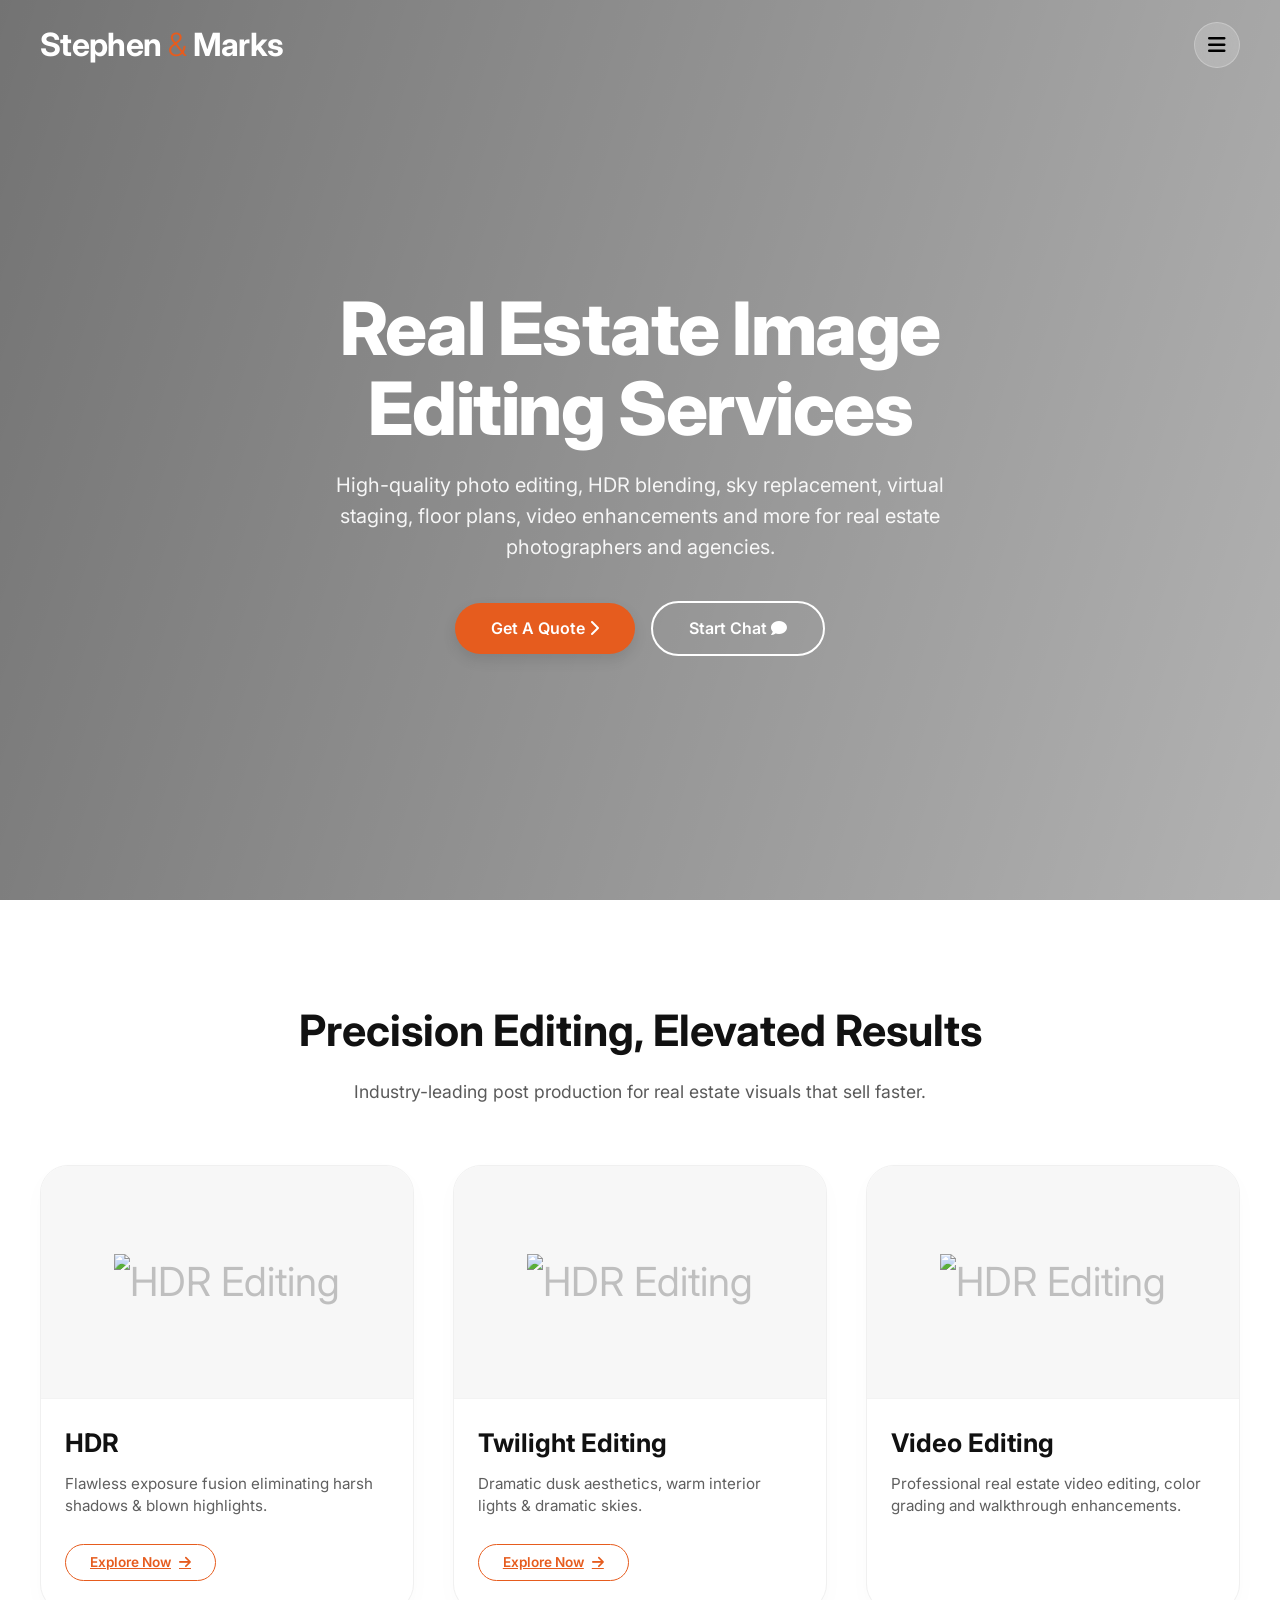
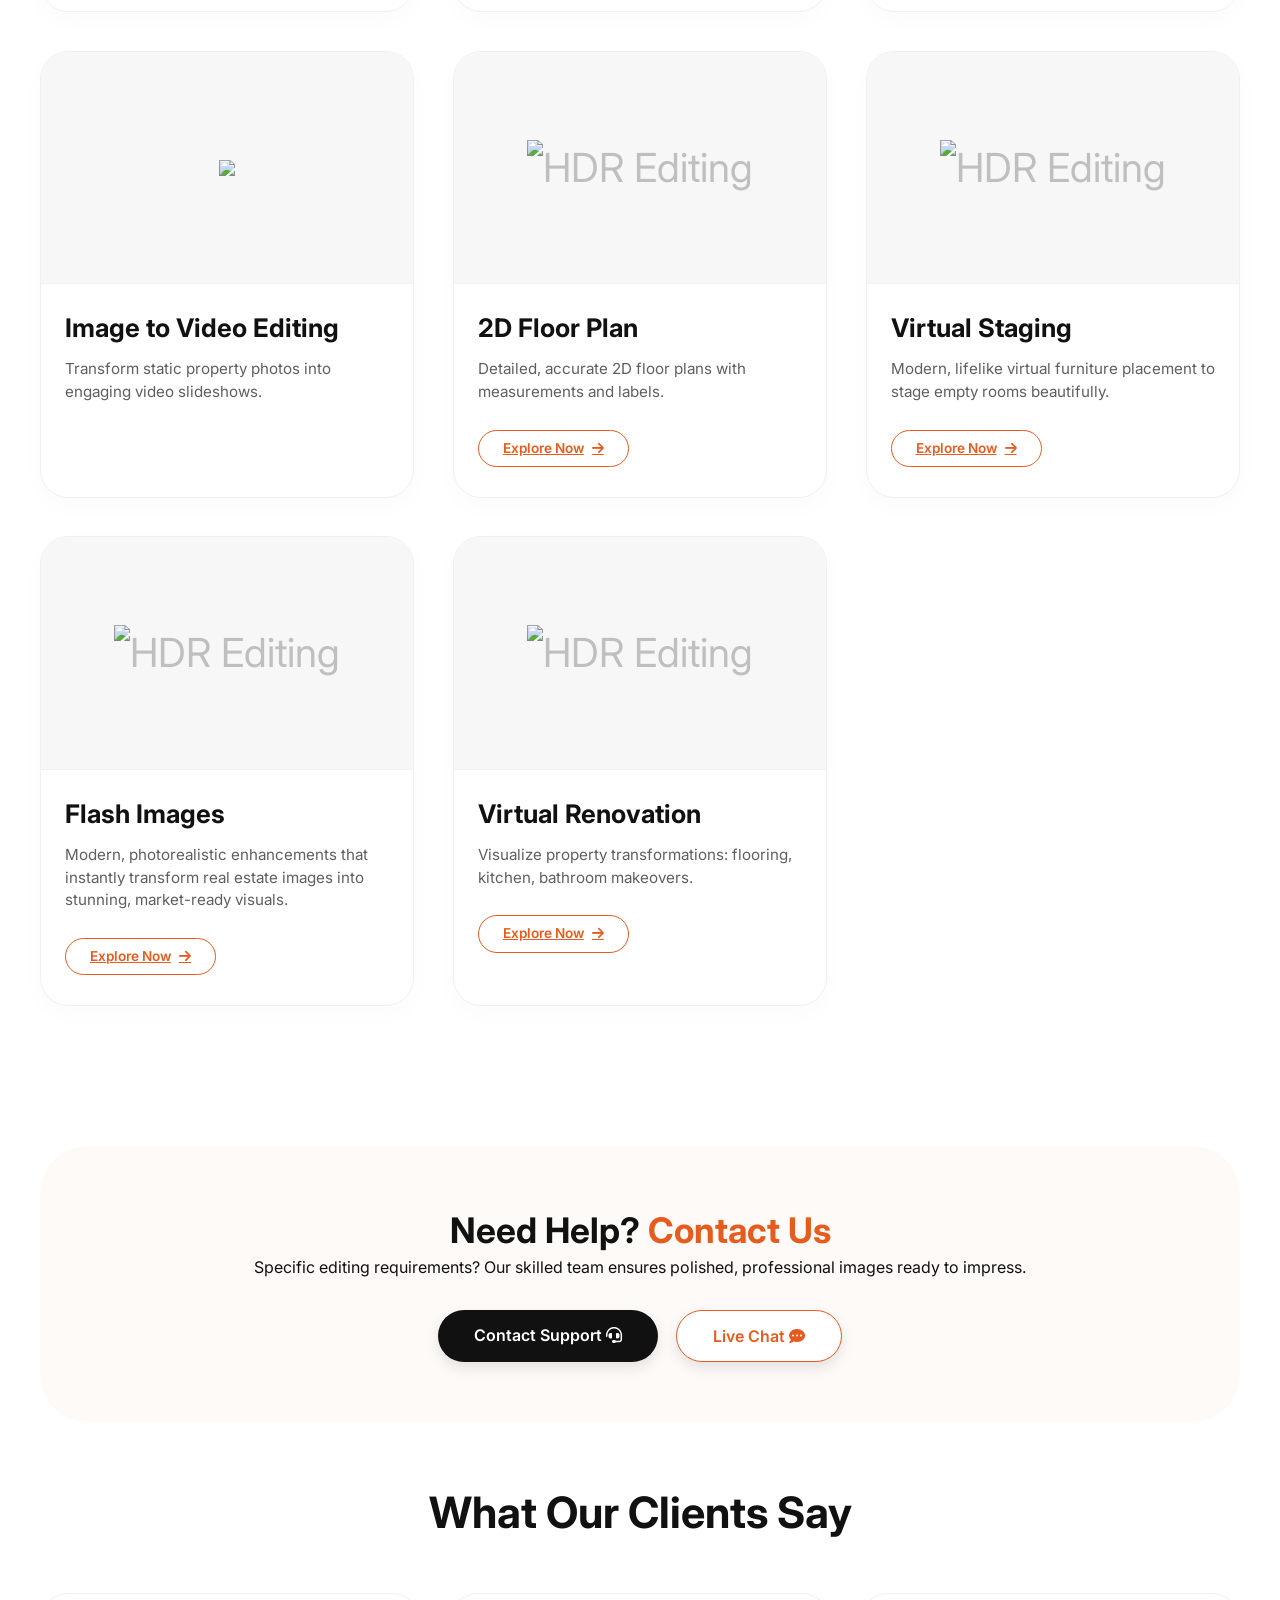
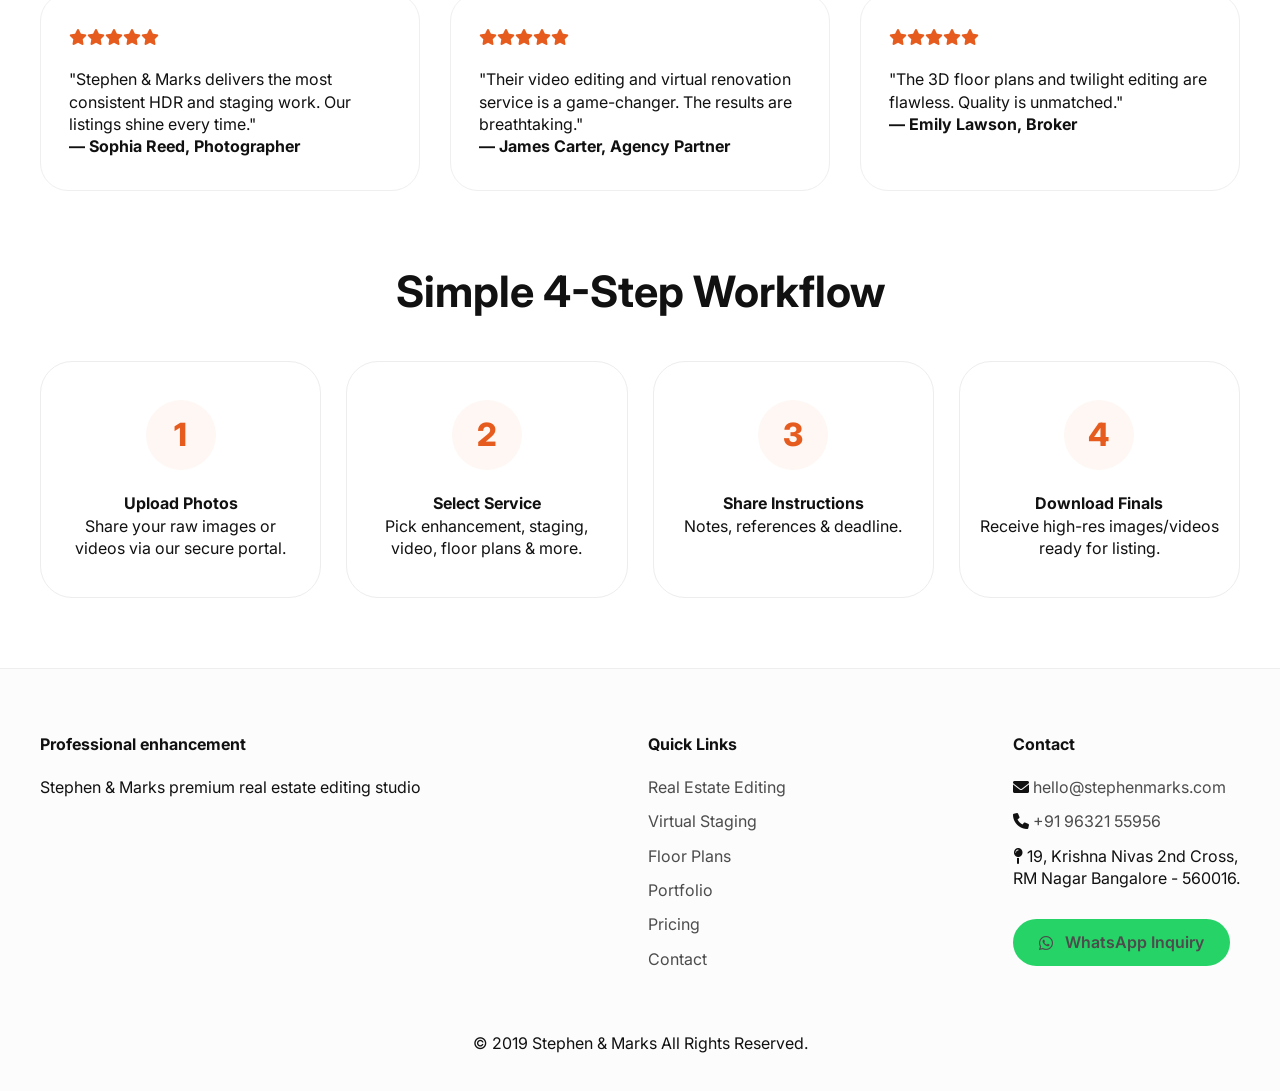
==== index.html @ e3e2bf1e "Add files via upload" ====
<!DOCTYPE html>
<html lang="en">
<head>
  <meta charset="UTF-8">
  <meta name="viewport" content="width=device-width, initial-scale=1.0, viewport-fit=cover">
  <title>Stephen & Marks | Premium Real Estate Photo Editing</title>
  <!-- Google Fonts + Font Awesome 6 -->
  <link rel="preconnect" href="https://fonts.googleapis.com">
  <link rel="preconnect" href="https://fonts.gstatic.com" crossorigin>
  <link href="https://fonts.googleapis.com/css2?family=Inter:opsz,wght@14..32,300;14..32,400;14..32,500;14..32,600;14..32,700;14..32,800&display=swap" rel="stylesheet">
  <link rel="stylesheet" href="https://cdnjs.cloudflare.com/ajax/libs/font-awesome/6.0.0-beta3/css/all.min.css">
  <link rel="stylesheet" href="style.css">
</head>
<body>

<header class="navbar" id="navbar">
  <div class="container nav-flex">

    <div class="logo" onclick="showServiceModal('home')">
      <h1>Stephen <span>&</span> Marks</h1>
    </div>

    <div class="menu-toggle" onclick="toggleMenu()">
      <i class="fas fa-bars"></i>
    </div>

    <ul class="nav-links" id="navLinks">
      <li><a onclick="showServiceModal('real-estate-editing')">Real Estate Editing</a></li>
      <li><a onclick="showServiceModal('virtual-staging')">Virtual Staging</a></li>
      <li><a onclick="showServiceModal('floor-plans')">Floor Plans</a></li>
      <li><a onclick="showServiceModal('portfolio')">Portfolio</a></li>
      <li><a onclick="showServiceModal('pricing')">Pricing</a></li>
      <li><a onclick="showServiceModal('contact')">Contact</a></li>
      <li><a onclick="showServiceModal('quote')" class="btn-cta-small">Get Quote</a></li>
    </ul>

  </div>
</header>

<main>
  <div id="home-page">
    <section class="hero-fullscreen">
      <div class="hero-content-left">
        <h1>Real Estate Image Editing Services</h1>
        <p>High-quality photo editing, HDR blending, sky replacement, virtual staging, floor plans, video enhancements and more for real estate photographers and agencies.</p>
        <div class="btn-group">
          <a onclick="showServiceModal('quote')" class="btn-orange">Get A Quote <i class="fas fa-chevron-right"></i></a>
          <a onclick="openWhatsApp()" class="btn-orange btn-outline-light">Start Chat <i class="fas fa-comment"></i></a>
        </div>
      </div>
    </section>

    <div class="container section">
      <h2 class="section-title">Precision Editing, Elevated Results</h2>
      <p class="section-sub">Industry-leading post production for real estate visuals that sell faster.</p>
      <div class="service-grid">

  <div class="service-card">
   <div class="card-img">
  <img src="https://i.ibb.co/SDmwWtvy/PRINT-DSC1173-6.jpg" alt="HDR Editing">
</div>
    <div class="card-content">
      <h3>HDR</h3>
      <p>Flawless exposure fusion eliminating harsh shadows & blown highlights.</p>
      <a href="https://hdrstephen.netlify.app/" target="_blank" class="explore-btn">Explore Now <i class="fas fa-arrow-right"></i></a>
    </div>
  </div>

  <div class="service-card">
    <div class="card-img">
  <img src="https://i.ibb.co/TM2sVRJD/Digital1photography-189.jpg" alt="HDR Editing">
</div>
    <div class="card-content">
      <h3>Twilight Editing</h3>
      <p>Dramatic dusk aesthetics, warm interior lights & dramatic skies.</p>
      <a href="https://twilightstephen.netlify.app/" target="_blank" class="explore-btn">Explore Now <i class="fas fa-arrow-right"></i></a>
    </div>
  </div>

  <div class="service-card">
    <div class="card-img">
  <img src="https://i.ibb.co/xS4LCV7R/skye-studios-Pzke-Y0i98io-unsplash.jpg" alt="HDR Editing">
</div>
    <div class="card-content">
      <h3>Video Editing</h3>
      <p>Professional real estate video editing, color grading and walkthrough enhancements.</p>
      
    </div>
  </div>

  <div class="service-card">
    <div class="card-img">
  <img src="https://i.ibb.co/FLwKcKnn/mark-cruz-VW2o-U66mwbc-unsplash.jpg">
</div>
    <div class="card-content">
      <h3>Image to Video Editing</h3>
      <p>Transform static property photos into engaging video slideshows.</p>
      
    </div>
  </div>

  <div class="service-card">
    <div class="card-img">
  <img src="https://i.ibb.co/YTj38b98/Sample-3-2.jpg" alt="HDR Editing">
</div>
    <div class="card-content">
      <h3>2D Floor Plan</h3>
      <p>Detailed, accurate 2D floor plans with measurements and labels.</p>
      <a href="https://2dfloorplan.netlify.app/" target="_blank" class="explore-btn">Explore Now <i class="fas fa-arrow-right"></i></a>
    </div>
  </div>

  

  <div class="service-card">
    <div class="card-img">
  <img src="https://i.ibb.co/tpsrwJYL/Digital-1-Photography-7057.jpg" alt="HDR Editing">
</div>
    <div class="card-content">
      <h3>Virtual Staging</h3>
      <p>Modern, lifelike virtual furniture placement to stage empty rooms beautifully.</p>
      <a href="https://virtualstagingstephen.netlify.app/" target="_blank" class="explore-btn">Explore Now <i class="fas fa-arrow-right"></i></a>
    </div>
  </div>

  <div class="service-card">
    <div class="card-img">
  <img src="https://i.ibb.co/R5Wkmd6/Digital-1-Photography-4072.jpg" alt="HDR Editing">
</div>
    <div class="card-content">
      <h3>Flash Images</h3>
      <p>Modern, photorealistic enhancements that instantly transform real estate images into stunning, market-ready visuals.</p>
      <a href="https://flashstephen.netlify.app/" target="_blank" class="explore-btn">Explore Now <i class="fas fa-arrow-right"></i></a>
    </div>
  </div>

  <div class="service-card">
    <div class="card-img">
  <img src="https://i.ibb.co/84Rs56Dt/Digital-1-Photography-6206-R.jpg" alt="HDR Editing">
</div>
    <div class="card-content">
      <h3>Virtual Renovation</h3>
      <p>Visualize property transformations: flooring, kitchen, bathroom makeovers.</p>
      <a href="https://virtualrenovation.netlify.app/" target="_blank" class="explore-btn">Explore Now <i class="fas fa-arrow-right"></i></a>
    </div>
  </div>

</div>
    </div>

    <div class="container">
      <div class="help-wrapper">
        <h3>Need Help? <span style="color:#e65c1e;">Contact Us</span></h3>
        <p>Specific editing requirements? Our skilled team ensures polished, professional images ready to impress.</p>
        <div class="help-buttons">
          <a onclick="showServiceModal('contact')" class="btn-orange" style="background:#111;">Contact Support <i class="fas fa-headset"></i></a>
          <a onclick="openWhatsApp()" class="btn-orange" style="background:white; color:#e65c1e; border:1px solid #e65c1e;">Live Chat <i class="fas fa-comment-dots"></i></a>
        </div>
      </div>
    </div>

    <div class="container" style="margin: 30px auto;">
      <h2 class="section-title" style="margin-bottom: 50px;">What Our Clients Say</h2>
      <div class="testimonial-flex">
        <div class="testi-card"><div class="stars"><i class="fas fa-star"></i><i class="fas fa-star"></i><i class="fas fa-star"></i><i class="fas fa-star"></i><i class="fas fa-star"></i></div><p>"Stephen & Marks delivers the most consistent HDR and staging work. Our listings shine every time."</p><h4>— Sophia Reed, Photographer</h4></div>
        <div class="testi-card"><div class="stars"><i class="fas fa-star"></i><i class="fas fa-star"></i><i class="fas fa-star"></i><i class="fas fa-star"></i><i class="fas fa-star"></i></div><p>"Their video editing and virtual renovation service is a game-changer. The results are breathtaking."</p><h4>— James Carter, Agency Partner</h4></div>
        <div class="testi-card"><div class="stars"><i class="fas fa-star"></i><i class="fas fa-star"></i><i class="fas fa-star"></i><i class="fas fa-star"></i><i class="fas fa-star"></i></div><p>"The 3D floor plans and twilight editing are flawless. Quality is unmatched."</p><h4>— Emily Lawson, Broker</h4></div>
      </div>
    </div>

    <div class="container" style="margin: 70px auto 20px;">
      <h2 class="section-title">Simple 4-Step Workflow</h2>
      <div class="steps-row">
        <div class="step-card"><div class="step-num">1</div><h4>Upload Photos</h4><p>Share your raw images or videos via our secure portal.</p></div>
        <div class="step-card"><div class="step-num">2</div><h4>Select Service</h4><p>Pick enhancement, staging, video, floor plans & more.</p></div>
        <div class="step-card"><div class="step-num">3</div><h4>Share Instructions</h4><p>Notes, references & deadline.</p></div>
        <div class="step-card"><div class="step-num">4</div><h4>Download Finals</h4><p>Receive high-res images/videos ready for listing.</p></div>
      </div>
    </div>
  </div>
</main>

<footer>
  <div class="container">
    <div class="footer-inner">
      <div class="footer-col"><h4>Professional enhancement</h4><p>Stephen & Marks premium real estate editing studio</p></div>
      <div class="footer-col"><h4>Quick Links</h4><ul><li><a onclick="showServiceModal('real-estate-editing')">Real Estate Editing</a></li><li><a onclick="showServiceModal('virtual-staging')">Virtual Staging</a></li><li><a onclick="showServiceModal('floor-plans')">Floor Plans</a></li><li><a onclick="showServiceModal('portfolio')">Portfolio</a></li><li><a onclick="showServiceModal('pricing')">Pricing</a></li><li><a onclick="showServiceModal('contact')">Contact</a></li></ul></div>
      <div class="footer-col"><h4>Contact</h4><ul><li><i class="fas fa-envelope"></i> <a onclick="openEmail()">hello@stephenmarks.com</a></li><li><i class="fas fa-phone"></i> <a onclick="makeCall()">+91 96321 55956</a></li><li><i class="fas fa-map-pin"></i> 19, Krishna Nivas 2nd Cross, <br>RM Nagar Bangalore - 560016. </li></ul><a onclick="openWhatsApp()" class="whatsapp-badge"><i class="fab fa-whatsapp"></i> WhatsApp Inquiry</a></div>
    </div>
    <div class="copyright" style="text-align:center; margin-top: 50px;">   © 2019 Stephen & Marks All Rights Reserved.</div>
  </div>
</footer>

<!-- MODAL -->
<div id="actionModal" class="modal-overlay">
  <div class="modal-content">
    <span class="modal-close" onclick="closeModal()">&times;</span>
    <div id="modalBody">
      <h3 id="modalTitle">Welcome</h3>
      <p id="modalMessage">Thank you for visiting Stephen & Marks. How can we help you today?</p>
      <button class="modal-btn" onclick="closeModal()">Got it</button>
    </div>
  </div>
</div>
<script src="script.js"></script>
</body>
</html>
---- style.css ----
* {
      margin: 0;
      padding: 0;
      box-sizing: border-box;
    }

    body {
      font-family: 'Inter', sans-serif;
      background: #ffffff;
      color: #111111;
      line-height: 1.4;
    }

    .container {
      max-width: 1280px;
      margin: 0 auto;
      padding: 0 32px;
    }

    /* premium header */
    .navbar {
      position: absolute;
      top: 0;
      left: 0;
      width: 100%;
      z-index: 200;
      padding: 24px 0;
      transition: all 0.3s ease;
      background: transparent;
    }
    .navbar.scrolled {
      position: fixed;
      background: rgba(255, 255, 255, 0.98);
      backdrop-filter: blur(10px);
      box-shadow: 0 4px 20px rgba(0,0,0,0.03);
      padding: 16px 0;
    }
    .navbar.scrolled .nav-links li a,
    .navbar.scrolled .logo h1 {
      color: #111;
    }
    .navbar.scrolled .btn-cta-small {
      background: #e65c1e;
      color: white !important;
    }
    .nav-flex {
      display: flex;
      align-items: center;
      justify-content: space-between;
      flex-wrap: wrap;
      gap: 20px;
    }
    .logo h1 {
      font-size: 1.9rem;
      font-weight: 700;
      letter-spacing: -0.02em;
      color: white;
      transition: color 0.2s;
      cursor: pointer;
    }
    .navbar.scrolled .logo h1 {
      color: #000;
    }
    .logo span {
      font-weight: 300;
      color: #e65c1e;
    }
    .nav-links {
      display: flex;
      align-items: center;
      gap: 32px;
      flex-wrap: wrap;
      list-style: none;
    }
    .nav-links li a {
      text-decoration: none;
      font-weight: 500;
      font-size: 0.95rem;
      color: white;
      transition: color 0.2s;
      cursor: pointer;
    }
    .navbar.scrolled .nav-links li a {
      color: #1a1a1a;
    }
    .nav-links li a:hover {
      color: #e65c1e;
    }
    .btn-cta-small {
      background: #e65c1e;
      color: white !important;
      padding: 8px 24px;
      border-radius: 40px;
      font-weight: 600;
      font-size: 0.85rem;
      transition: all 0.2s;
      cursor: pointer;
      border: none;
      display: inline-block;
    }
    .btn-cta-small:hover {
      background: #c94d14;
      transform: translateY(-2px);
    }

    /* FULLSCREEN HERO */
    .hero-fullscreen {
      position: relative;
      height: 100vh;
      min-height: 720px;
      width: 100%;
      background: linear-gradient(107deg, rgba(0,0,0,0.55) 0%, rgba(0,0,0,0.3) 100%), url('https://images.pexels.com/photos/280229/pexels-photo-280229.jpeg?auto=compress&cs=tinysrgb&w=1600') center center/cover no-repeat;
      display: flex;
      align-items: center;
      justify-content: center;
      text-align: left;
    }
    .hero-content-left {
      position: relative;
      z-index: 2;
      max-width: 700px;
      padding: 0 20px;
      margin-left: 8%;
    }
    .hero-content-left h1 {
      font-size: 4.2rem;
      font-weight: 800;
      color: white;
      margin-bottom: 24px;
      letter-spacing: -0.02em;
      line-height: 1.2;
    }
    .hero-content-left p {
      font-size: 1.25rem;
      color: rgba(255,255,255,0.92);
      margin-bottom: 38px;
      line-height: 1.5;
      max-width: 550px;
    }
    .btn-orange {
      background: #e65c1e;
      color: white;
      border: none;
      padding: 14px 36px;
      border-radius: 50px;
      font-weight: 600;
      font-size: 1rem;
      cursor: pointer;
      transition: all 0.25s ease;
      display: inline-block;
      text-decoration: none;
      box-shadow: 0 6px 14px rgba(0,0,0,0.1);
    }
    .btn-orange:hover {
      background: #c94d14;
      transform: translateY(-3px);
      box-shadow: 0 14px 28px rgba(230,92,30,0.3);
    }
    .btn-outline-light {
      background: transparent;
      border: 2px solid white;
      color: white;
      margin-left: 16px;
      box-shadow: none;
    }
    .btn-outline-light:hover {
      background: white;
      color: #e65c1e;
      border-color: white;
    }

    .section {
      padding: 100px 0 80px;
    }
    .section-title {
      font-size: 2.7rem;
      font-weight: 700;
      margin-bottom: 20px;
      text-align: center;
    }
    .section-sub {
      text-align: center;
      color: #5a5a5a;
      font-size: 1.1rem;
      max-width: 680px;
      margin: 0 auto 60px;
    }

    .service-grid {
      display: grid;
      grid-template-columns: repeat(auto-fill, minmax(340px, 1fr));
      gap: 40px;
      margin-top: 20px;
    }
    .service-card {
      background: #ffffff;
      border-radius: 28px;
      overflow: hidden;
      transition: all 0.35s ease;
      box-shadow: 0 8px 24px rgba(0,0,0,0.02);
      border: 1px solid #f0f0f0;
    }
    .service-card:hover {
      transform: translateY(-8px);
      box-shadow: 0 30px 45px -20px rgba(0,0,0,0.15);
    }
    .card-img {
      aspect-ratio: 16/10;
      background: #f7f7f7;
      display: flex;
      align-items: center;
      justify-content: center;
      font-size: 2.5rem;
      color: #bfbfbf;
      border-bottom: 1px solid #f3f3f3;
    }
    .card-img i {
      font-size: 3rem;
      transition: 0.2s;
    }
    .service-card:hover .card-img i {
      color: #e65c1e;
      transform: scale(1.05);
    }
    .card-content {
      padding: 26px 24px 30px;
    }
    .card-content h3 {
      font-size: 1.6rem;
      font-weight: 700;
      margin-bottom: 12px;
    }
    .card-content p {
      color: #5f5f5f;
      line-height: 1.5;
      margin-bottom: 26px;
      font-size: 0.95rem;
    }
    .explore-btn {
      background: transparent;
      border: 1.5px solid #e65c1e;
      color: #e65c1e;
      padding: 8px 24px;
      border-radius: 40px;
      font-weight: 600;
      font-size: 0.85rem;
      transition: all 0.2s;
      display: inline-flex;
      align-items: center;
      gap: 8px;
      cursor: pointer;
    }
    .explore-btn:hover {
      background: #e65c1e;
      color: white;
      gap: 12px;
    }

    .help-wrapper {
      background: #fefaf7;
      border-radius: 48px;
      margin: 40px 0 60px;
      padding: 60px 48px;
      text-align: center;
    }
    .help-wrapper h3 {
      font-size: 2.2rem;
      font-weight: 700;
    }
    .help-buttons {
      margin-top: 32px;
      display: flex;
      gap: 18px;
      justify-content: center;
      flex-wrap: wrap;
    }

    .testimonial-flex {
      display: flex;
      flex-wrap: wrap;
      gap: 30px;
      justify-content: center;
    }
    .testi-card {
      background: #fff;
      border-radius: 28px;
      padding: 32px 28px;
      flex: 1;
      min-width: 260px;
      border: 1px solid #efefef;
    }
    .stars {
      color: #e65c1e;
      margin-bottom: 20px;
    }
    .steps-row {
      display: flex;
      flex-wrap: wrap;
      gap: 25px;
      margin-top: 40px;
    }
    .step-card {
      flex: 1;
      background: #ffffff;
      padding: 38px 20px;
      border-radius: 32px;
      text-align: center;
      border: 1px solid #ededed;
    }
    .step-num {
      background: #e65c1e0c;
      width: 70px;
      height: 70px;
      font-size: 2rem;
      font-weight: 800;
      color: #e65c1e;
      display: flex;
      align-items: center;
      justify-content: center;
      border-radius: 70px;
      margin: 0 auto 22px;
    }

    footer {
      background: #fcfcfc;
      border-top: 1px solid #eee;
      padding: 64px 0 36px;
      margin-top: 70px;
    }
    .footer-inner {
      display: flex;
      flex-wrap: wrap;
      justify-content: space-between;
      gap: 45px;
    }
    .footer-col h4 {
      font-weight: 700;
      margin-bottom: 20px;
    }
    .footer-col ul li {
      margin-bottom: 12px;
      list-style: none;
    }
    .footer-col a {
      text-decoration: none;
      color: #4c4c4c;
      transition: color 0.2s;
      cursor: pointer;
    }
    .footer-col a:hover {
      color: #e65c1e;
    }
    .whatsapp-badge {
      display: inline-flex;
      align-items: center;
      gap: 12px;
      background: #25d366;
      padding: 12px 26px;
      border-radius: 50px;
      color: white;
      font-weight: 600;
      margin-top: 18px;
      cursor: pointer;
      transition: all 0.2s;
      border: none;
      text-decoration: none;
    }
    .whatsapp-badge:hover {
      background: #1da15b;
      transform: translateY(-2px);
    }

    /* MODAL STYLES */
    .modal-overlay {
      position: fixed;
      top: 0;
      left: 0;
      width: 100%;
      height: 100%;
      background: rgba(0,0,0,0.8);
      backdrop-filter: blur(5px);
      z-index: 1000;
      display: flex;
      align-items: center;
      justify-content: center;
      visibility: hidden;
      opacity: 0;
      transition: all 0.3s ease;
    }
    .modal-overlay.active {
      visibility: visible;
      opacity: 1;
    }
    .modal-content {
      background: white;
      max-width: 500px;
      width: 90%;
      border-radius: 32px;
      padding: 40px;
      position: relative;
      transform: scale(0.9);
      transition: transform 0.3s ease;
      text-align: center;
    }
    .modal-overlay.active .modal-content {
      transform: scale(1);
    }
    .modal-content h3 {
      font-size: 1.8rem;
      margin-bottom: 16px;
      color: #e65c1e;
    }
    .modal-content p {
      color: #555;
      line-height: 1.6;
      margin-bottom: 24px;
    }
    .modal-close {
      position: absolute;
      top: 20px;
      right: 20px;
      font-size: 1.5rem;
      cursor: pointer;
      color: #999;
      transition: color 0.2s;
    }
    .modal-close:hover {
      color: #e65c1e;
    }
    .modal-btn {
      background: #e65c1e;
      color: white;
      border: none;
      padding: 12px 28px;
      border-radius: 40px;
      font-weight: 600;
      cursor: pointer;
      margin-top: 10px;
    }
    .modal-btn:hover {
      background: #c94d14;
    }

    @media (max-width: 900px) {
      .hero-content-left { margin-left: 5%; }
      .hero-content-left h1 { font-size: 2.8rem; }
      .section-title { font-size: 2rem; }
      .container { padding: 0 24px; }
      .nav-flex { flex-direction: column; align-items: center; }
      .nav-links { justify-content: center; gap: 20px; margin-top: 8px; }
      .service-grid { grid-template-columns: 1fr 1fr; }
    }
    @media (max-width: 680px) {
      .service-grid { grid-template-columns: 1fr; }
      .hero-fullscreen { min-height: 600px; }
      .btn-outline-light { margin-left: 0; margin-top: 15px; }
      .hero-content-left .btn-group { display: flex; flex-direction: column; align-items: flex-start; gap: 12px; }
    }
/* PREMIUM 3 DOT MENU - ALL DEVICE */
.navbar {
  padding: 22px 0 !important;
}

.nav-flex {
  display: flex !important;
  flex-direction: row !important;
  align-items: center !important;
  justify-content: space-between !important;
  flex-wrap: nowrap !important;
  gap: 12px !important;
  position: relative;
}

.logo h1 {
  font-size: clamp(1.5rem, 4vw, 2rem) !important;
  white-space: nowrap;
}

.menu-toggle {
  display: flex !important;
  width: 46px;
  height: 46px;
  min-width: 46px;
  align-items: center;
  justify-content: center;
  border-radius: 50%;
  background: rgba(255,255,255,0.18);
  border: 1px solid rgba(255,255,255,0.25);
  color: rgb(0, 0, 0);
  font-size: 1.25rem;
  cursor: pointer;
  backdrop-filter: blur(12px);
  z-index: 999;
}

.nav-links {
  position: absolute !important;
  top: 62px !important;
  right: 0 !important;
  width: min(300px, calc(100vw - 36px)) !important;

  display: flex !important;
  flex-direction: column !important;
  gap: 6px !important;

  padding: 14px !important;
  margin: 0 !important;
  list-style: none !important;

  background: rgba(12, 16, 22, 0.94) !important;
  border: 1px solid rgba(255,255,255,0.14);
  border-radius: 22px;
  box-shadow: 0 24px 60px rgba(0,0,0,0.35);
  backdrop-filter: blur(18px);

  opacity: 0;
  transform: translateY(-10px) scale(0.96);
  pointer-events: none;
  visibility: hidden;

  transition: 0.28s ease;
  z-index: 998;
}

.nav-links.active {
  opacity: 1;
  transform: translateY(0) scale(1);
  pointer-events: auto;
  visibility: visible;
}

.nav-links li {
  width: 100%;
}

.nav-links li a {
  display: flex !important;
  align-items: center;
  justify-content: space-between;
  width: 100%;
  padding: 14px 16px !important;
  color: white !important;
  font-size: 0.98rem !important;
  font-weight: 600 !important;
  text-align: left !important;
  border-radius: 14px;
  text-decoration: none;
}

.nav-links li a:hover {
  background: rgba(230, 92, 30, 0.18);
  color: #ff7a3d !important;
}

.btn-cta-small {
  background: #e65c1e !important;
  color: white !important;
  text-align: center !important;
  justify-content: center !important;
  margin-top: 6px;
}

/* MOBILE HERO SPACING FIX */
@media (max-width: 768px) {
  .hero-fullscreen {
    padding-top: 100px;
  }

  .hero-content-left h1 {
    font-size: clamp(2rem, 8vw, 3rem);
  }

  .hero-content-left p {
    font-size: 0.95rem;
  }
}

.nav-flex {
  display: flex;
  align-items: center;
  justify-content: space-between;
}

.logo h1 {
  font-size: clamp(1.4rem, 2vw, 2rem);
  white-space: nowrap;
}

  .container {
  max-width: 1200px;
  width: 100%;
  margin: 0 auto;
  padding: 0 clamp(16px, 4vw, 40px);
}
  .nav-links {
  top: 70px !important;
  right: clamp(10px, 3vw, 40px) !important;
}

  .hero-fullscreen {
  height: 100vh;
  min-height: 600px;

  display: flex;
  align-items: center;
  justify-content: center;

  text-align: center;
  padding: 0 20px;
}

.hero-content-left {
  margin: 0 auto !important;
  padding: 0 !important;
  max-width: 800px;
  width: 100%;
}

.hero-content-left h1 {
  font-size: clamp(2.4rem, 6vw, 4.5rem);
  line-height: 1.1;
  margin-bottom: 18px;
}

.hero-content-left p {
  font-size: clamp(1rem, 2vw, 1.2rem);
  margin: 0 auto 28px;
  max-width: 600px;
}
  .btn-group {
  display: flex;
  justify-content: center;
  gap: 16px;
  flex-wrap: wrap;
}

  .btn-outline-light {
    margin-left: 0 !important;
    margin-top: 0 !important;
  }
/* FINAL AUTO CENTER ALIGNMENT FIX */

/* Container */
.container {
  width: min(100% - 32px, 1200px);
  margin-inline: auto;
  padding: 0;
}

/* Navbar */
.navbar {
  position: absolute;
  top: 0;
  left: 0;
  width: 100%;
  z-index: 200;
  padding: clamp(14px, 2vw, 24px) 0;
  background: transparent;
}

.nav-flex {
  display: flex !important;
  align-items: center !important;
  justify-content: space-between !important;
  flex-wrap: nowrap !important;
}

.logo h1 {
  font-size: clamp(1.35rem, 3vw, 2rem) !important;
  color: white;
  white-space: nowrap;
}

.logo span {
  color: #e65c1e;
}

/* Menu icon */
.menu-toggle {
  display: flex !important;
  width: 46px;
  height: 46px;
  min-width: 46px;
  align-items: center;
  justify-content: center;
  border-radius: 50%;
  background: rgba(255,255,255,0.18);
  border: 1px solid rgba(255,255,255,0.25);
  color: rgb(0, 0, 0);
  font-size: 1.25rem;
  cursor: pointer;
  backdrop-filter: blur(12px);
  z-index: 999;
}

/* Dropdown Menu */
.nav-links {
  position: absolute !important;
  top: 62px !important;
  right: 0 !important;
  width: min(300px, calc(100vw - 32px)) !important;
  display: flex !important;
  flex-direction: column !important;
  gap: 6px !important;
  padding: 14px !important;
  margin: 0 !important;
  list-style: none !important;
  background: rgba(12, 16, 22, 0.96) !important;
  border: 1px solid rgba(255,255,255,0.14);
  border-radius: 22px;
  box-shadow: 0 24px 60px rgba(0,0,0,0.35);
  backdrop-filter: blur(18px);
  opacity: 0;
  transform: translateY(-10px) scale(0.96);
  pointer-events: none;
  visibility: hidden;
  transition: 0.28s ease;
  z-index: 998;
}

.nav-links.active {
  opacity: 1;
  transform: translateY(0) scale(1);
  pointer-events: auto;
  visibility: visible;
}

.nav-links li a {
  display: block !important;
  padding: 14px 16px !important;
  color: white !important;
  font-size: 0.98rem !important;
  font-weight: 600 !important;
  text-align: left !important;
  border-radius: 14px;
  text-decoration: none;
}

.nav-links li a:hover {
  background: rgba(230, 92, 30, 0.18);
  color: #ff7a3d !important;
}

/* Hero center alignment */
.hero-fullscreen {
  min-height: 100svh !important;
  height: auto !important;
  display: grid !important;
  place-items: center !important;
  text-align: center !important;
  padding: clamp(100px, 13vh, 150px) 0 clamp(50px, 8vh, 90px) !important;
}

.hero-content-left {
  width: min(100% - 32px, 820px);
  margin: 0 auto !important;
  padding: 0 !important;
}

.hero-content-left h1 {
  font-size: clamp(2.2rem, 7vw, 4.6rem) !important;
  line-height: 1.08 !important;
  margin-bottom: clamp(14px, 2vw, 22px) !important;
}

.hero-content-left p {
  max-width: 680px;
  margin: 0 auto clamp(24px, 3vw, 38px) !important;
  font-size: clamp(1rem, 2.2vw, 1.25rem) !important;
  line-height: 1.55 !important;
}

.btn-group {
  display: flex !important;
  justify-content: center !important;
  align-items: center !important;
  gap: 16px !important;
  flex-wrap: wrap !important;
}

.btn-orange,
.btn-outline-light {
  margin: 0 !important;
}

/* Cards */
.section {
  padding: clamp(60px, 8vw, 100px) 0 !important;
}

.service-grid {
  display: grid !important;
  grid-template-columns: repeat(auto-fit, minmax(min(100%, 320px), 1fr)) !important;
  gap: clamp(24px, 3vw, 44px) !important;
}

/* Mobile */
@media (max-width: 600px) {
  .container {
    width: min(100% - 24px, 1200px);
  }

  .hero-content-left {
    width: min(100% - 24px, 820px);
  }

  .btn-group {
    flex-direction: column !important;
  }

  .btn-orange {
    width: min(100%, 220px);
    text-align: center;
  }
}
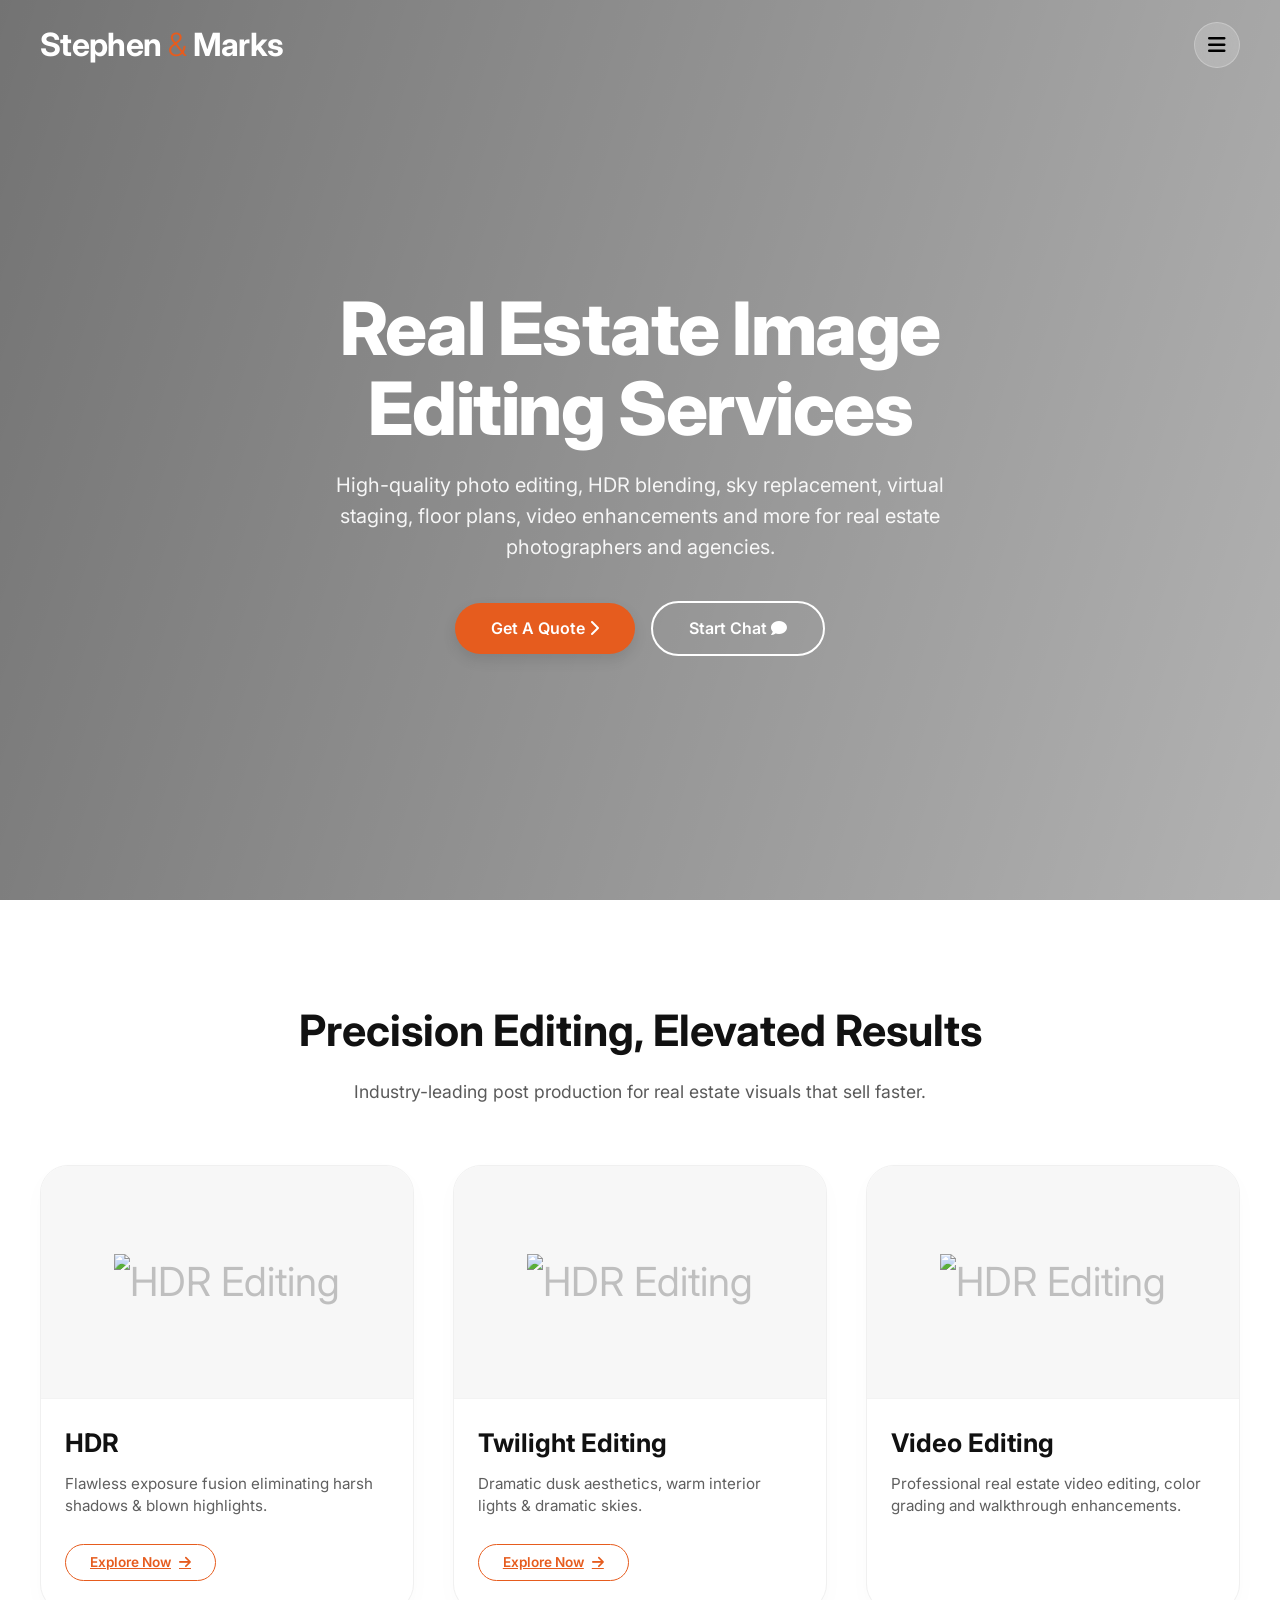
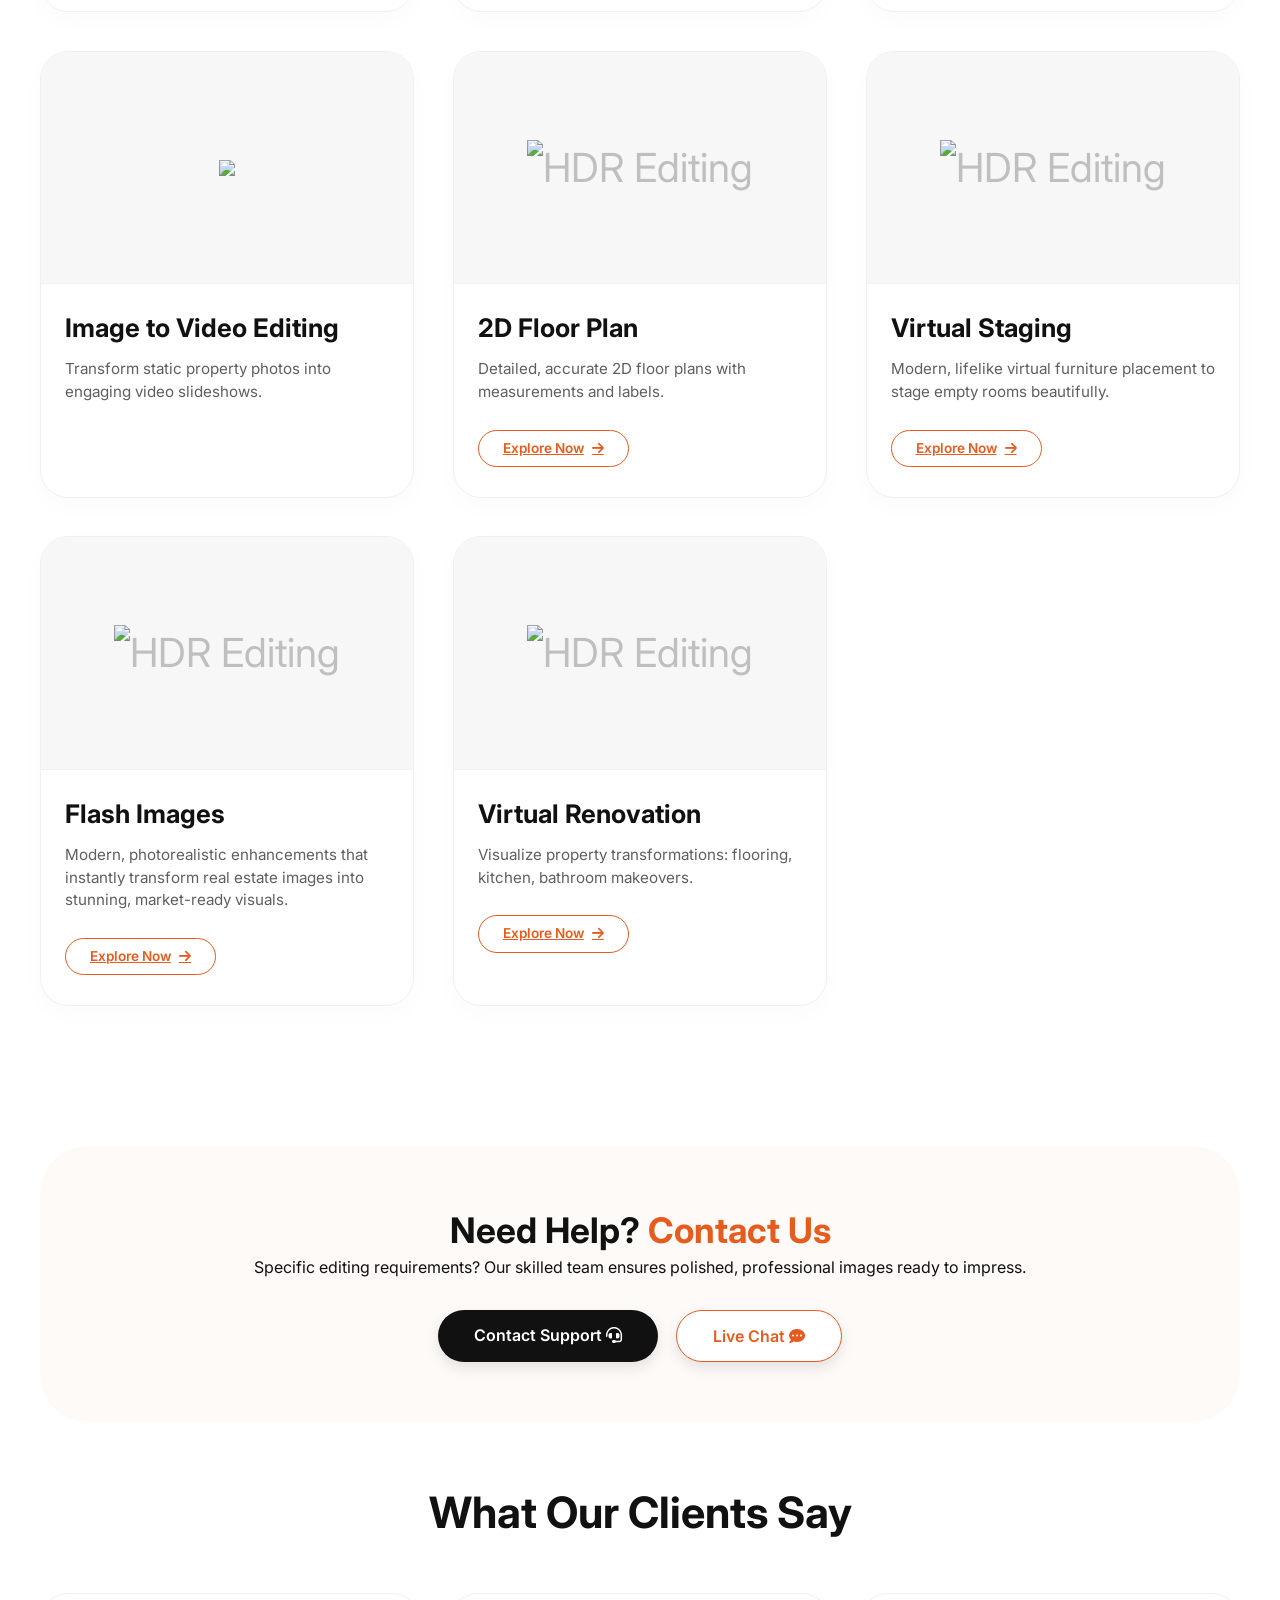
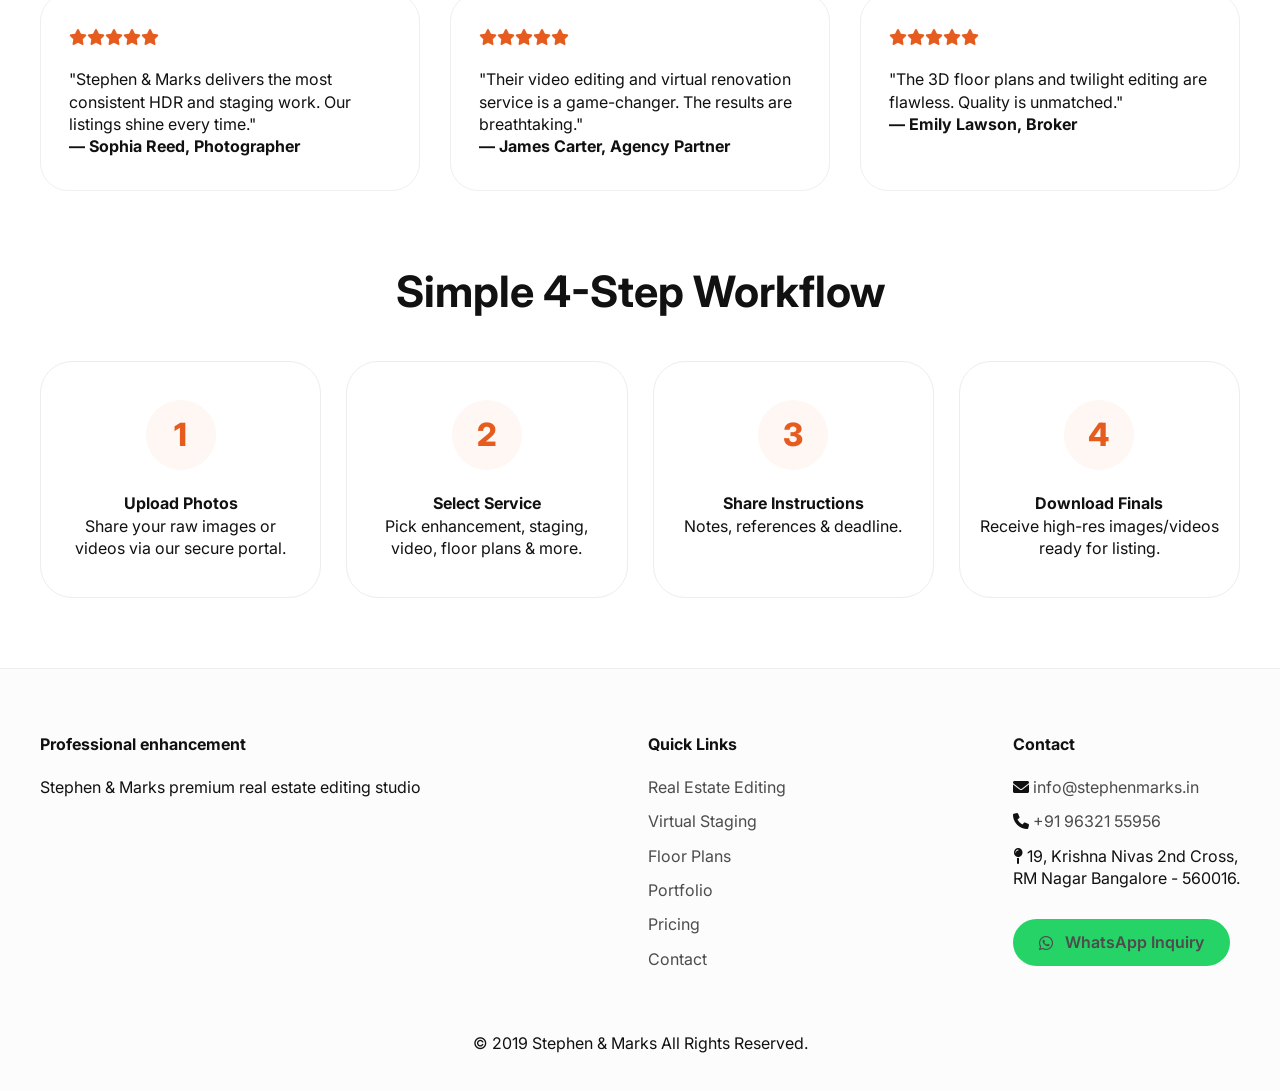
==== commit 4ccd316f: "Update index.html" ====
--- a/index.html
+++ b/index.html
@@ -185,7 +185,7 @@
     <div class="footer-inner">
       <div class="footer-col"><h4>Professional enhancement</h4><p>Stephen & Marks premium real estate editing studio</p></div>
       <div class="footer-col"><h4>Quick Links</h4><ul><li><a onclick="showServiceModal('real-estate-editing')">Real Estate Editing</a></li><li><a onclick="showServiceModal('virtual-staging')">Virtual Staging</a></li><li><a onclick="showServiceModal('floor-plans')">Floor Plans</a></li><li><a onclick="showServiceModal('portfolio')">Portfolio</a></li><li><a onclick="showServiceModal('pricing')">Pricing</a></li><li><a onclick="showServiceModal('contact')">Contact</a></li></ul></div>
-      <div class="footer-col"><h4>Contact</h4><ul><li><i class="fas fa-envelope"></i> <a onclick="openEmail()">hello@stephenmarks.com</a></li><li><i class="fas fa-phone"></i> <a onclick="makeCall()">+91 96321 55956</a></li><li><i class="fas fa-map-pin"></i> 19, Krishna Nivas 2nd Cross, <br>RM Nagar Bangalore - 560016. </li></ul><a onclick="openWhatsApp()" class="whatsapp-badge"><i class="fab fa-whatsapp"></i> WhatsApp Inquiry</a></div>
+      <div class="footer-col"><h4>Contact</h4><ul><li><i class="fas fa-envelope"></i> <a onclick="openEmail()">info@stephenmarks.in</a></li><li><i class="fas fa-phone"></i> <a onclick="makeCall()">+91 96321 55956</a></li><li><i class="fas fa-map-pin"></i> 19, Krishna Nivas 2nd Cross, <br>RM Nagar Bangalore - 560016. </li></ul><a onclick="openWhatsApp()" class="whatsapp-badge"><i class="fab fa-whatsapp"></i> WhatsApp Inquiry</a></div>
     </div>
     <div class="copyright" style="text-align:center; margin-top: 50px;">   © 2019 Stephen & Marks All Rights Reserved.</div>
   </div>
@@ -204,4 +204,4 @@
 </div>
 <script src="script.js"></script>
 </body>
-</html>+</html>
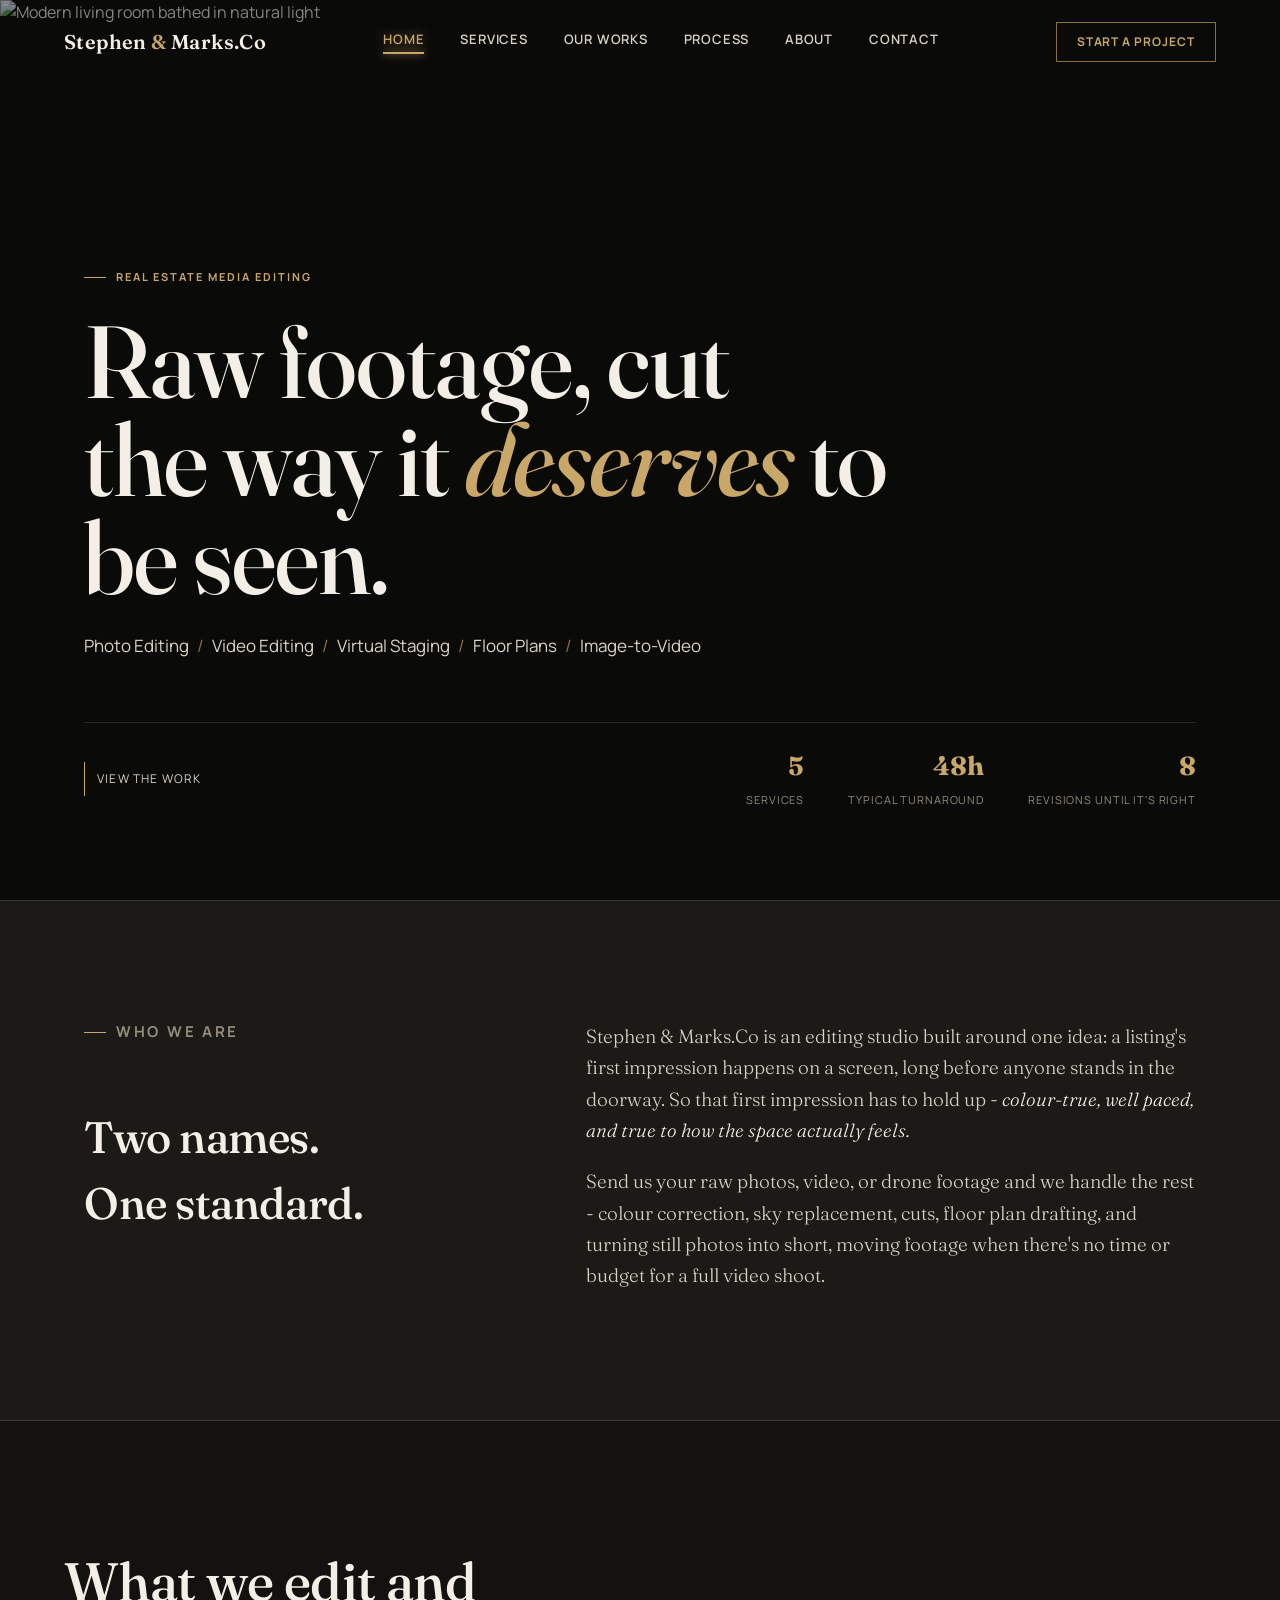
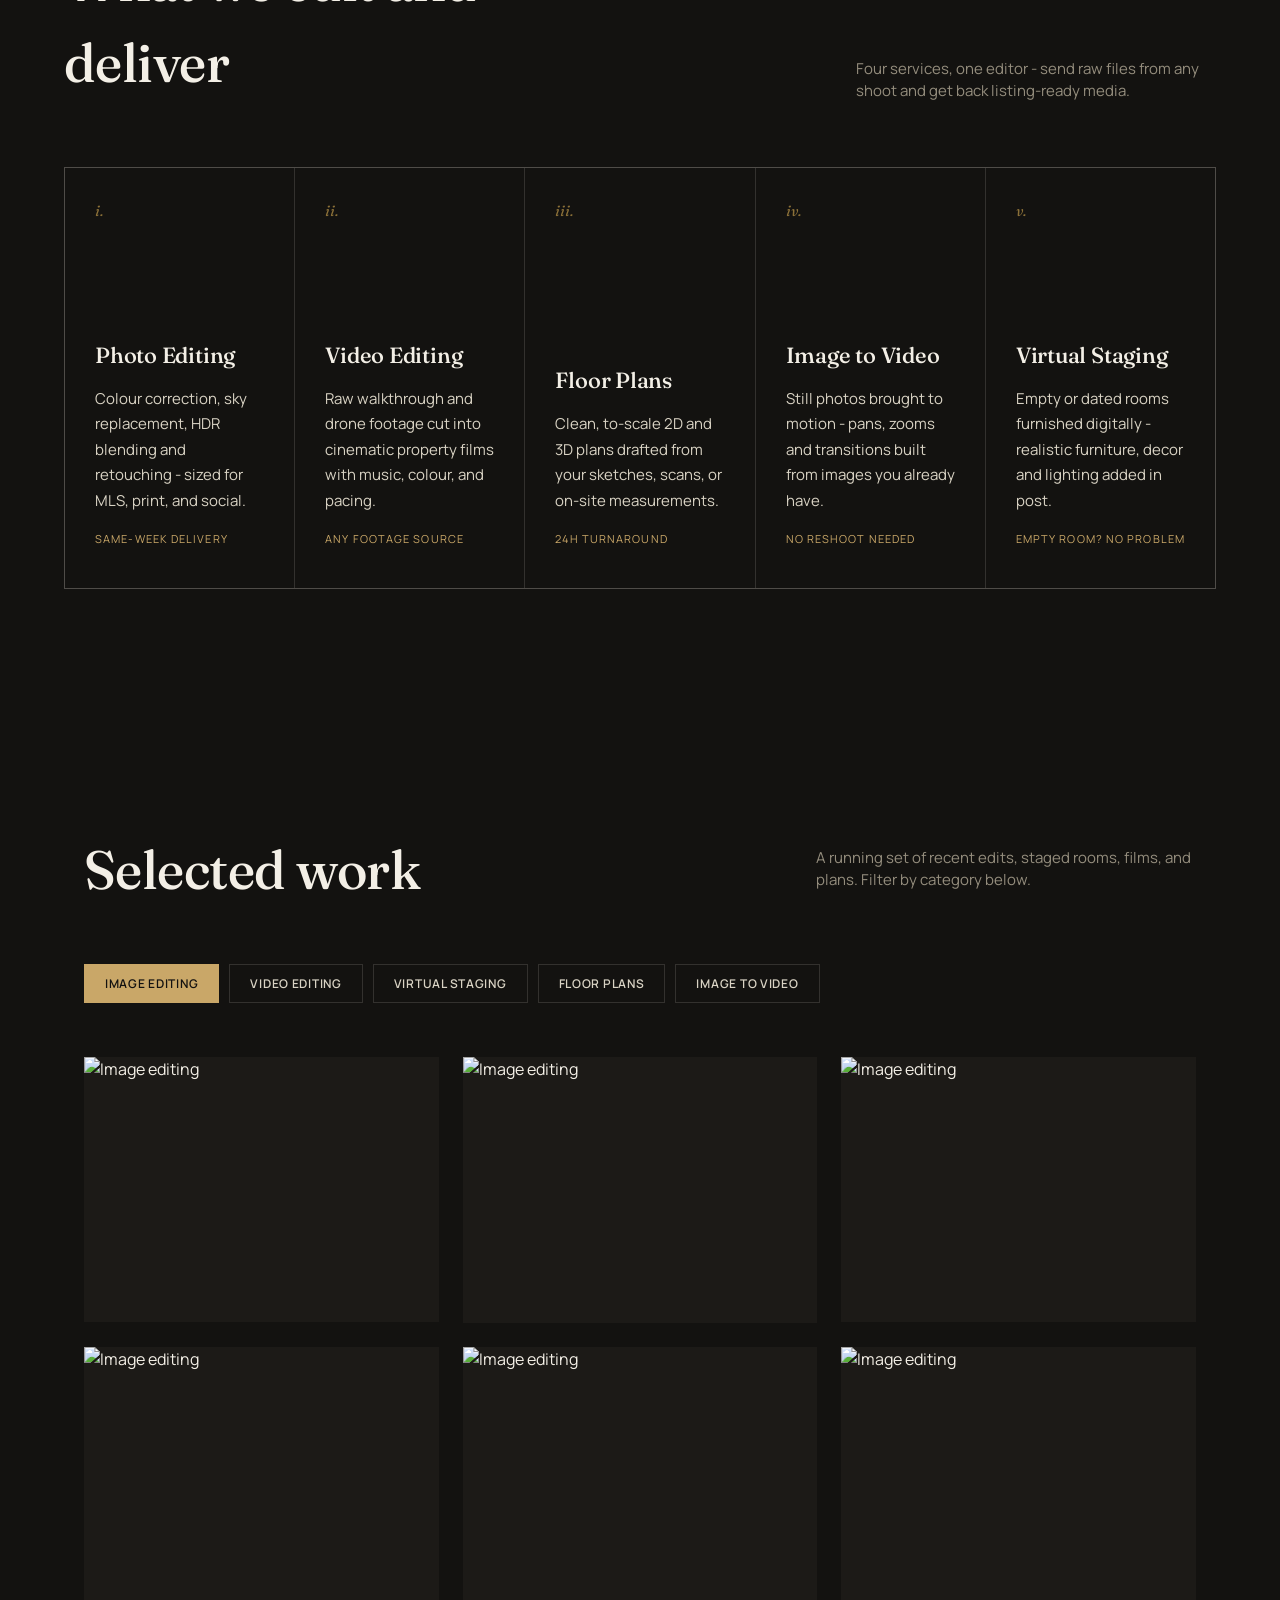
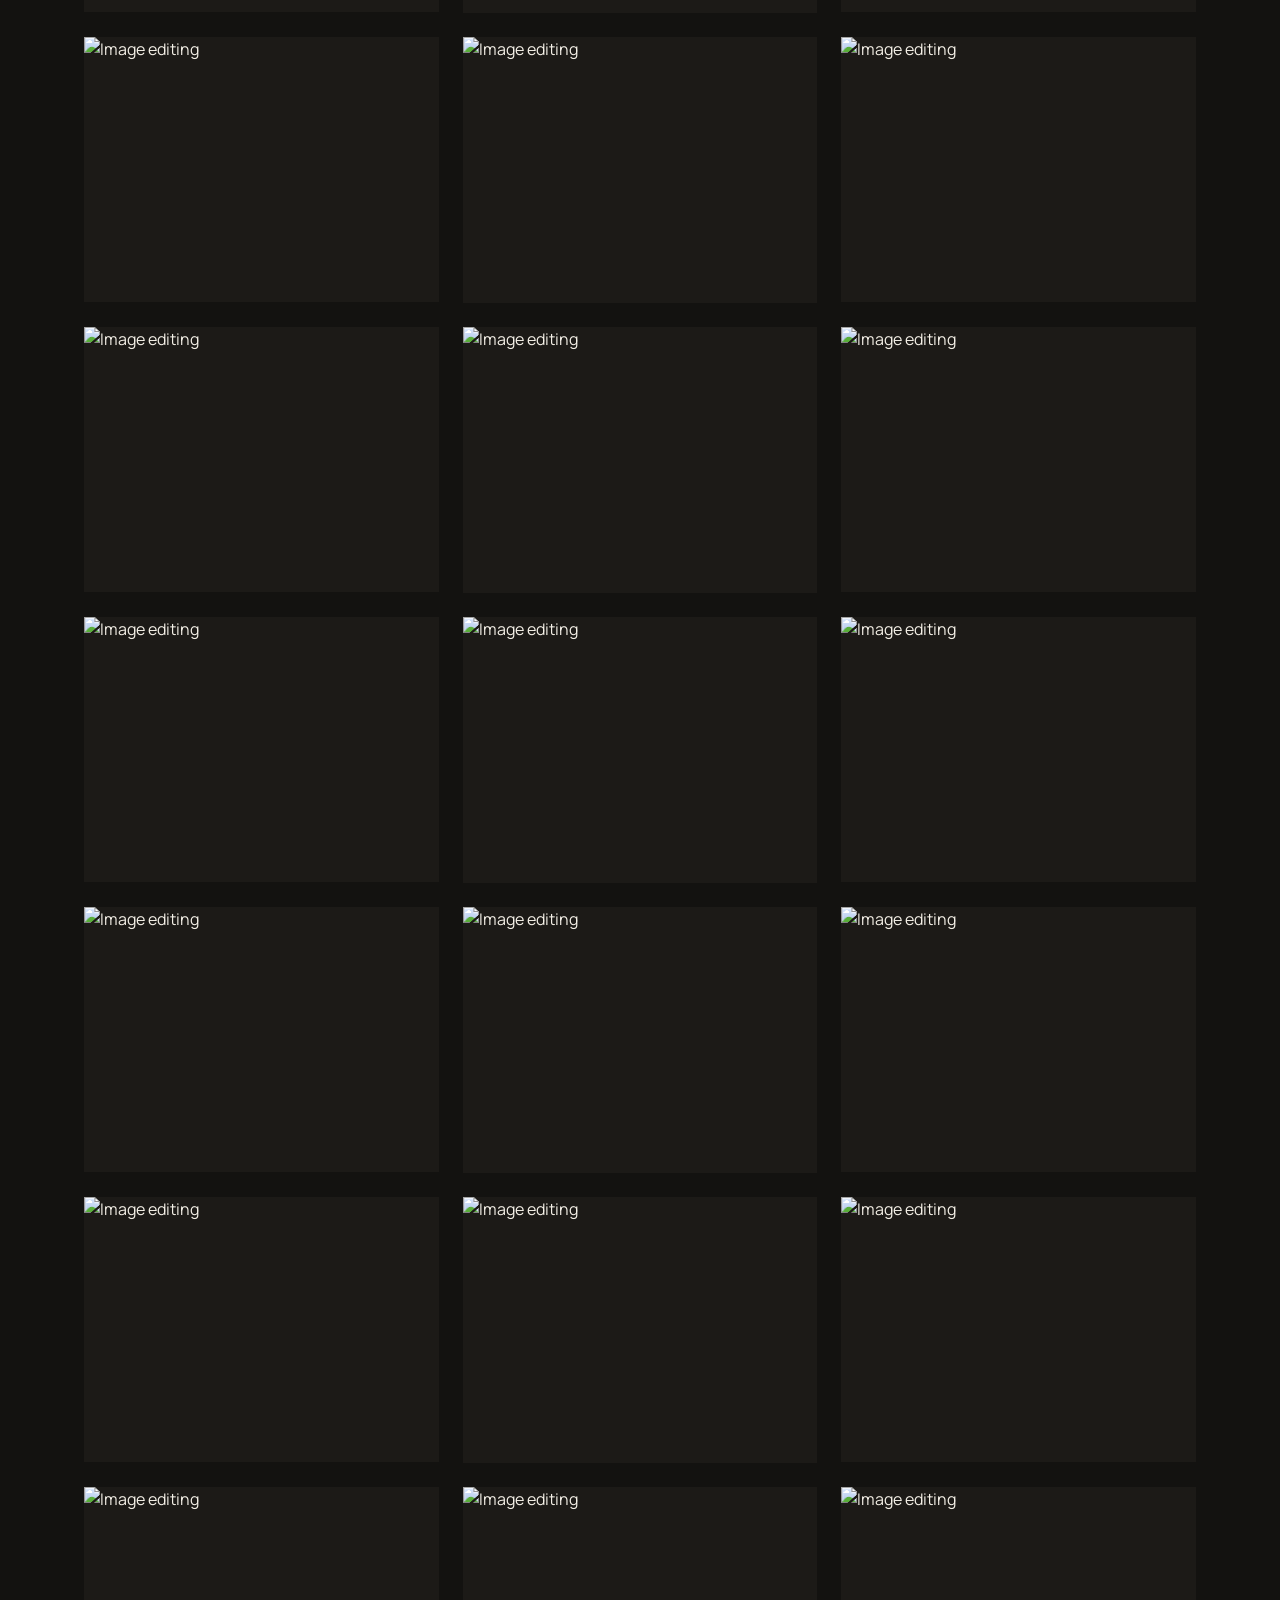
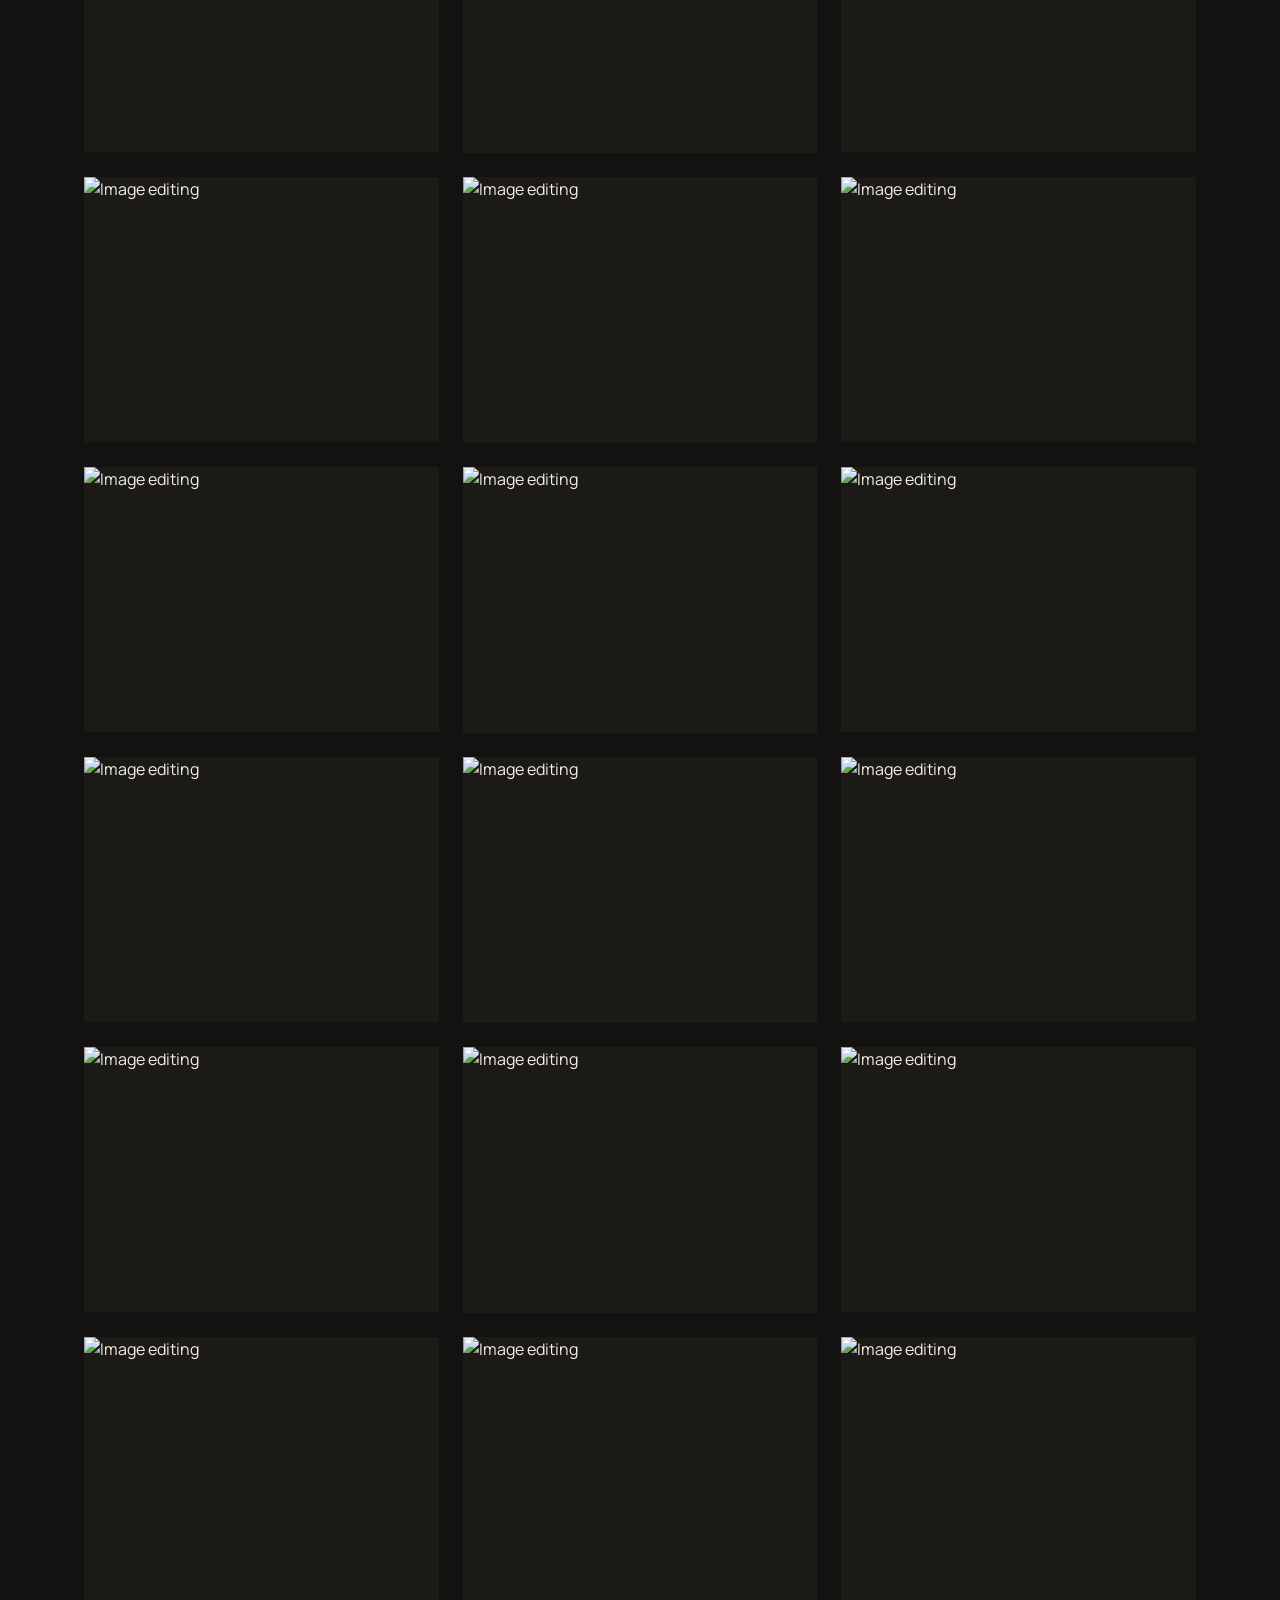
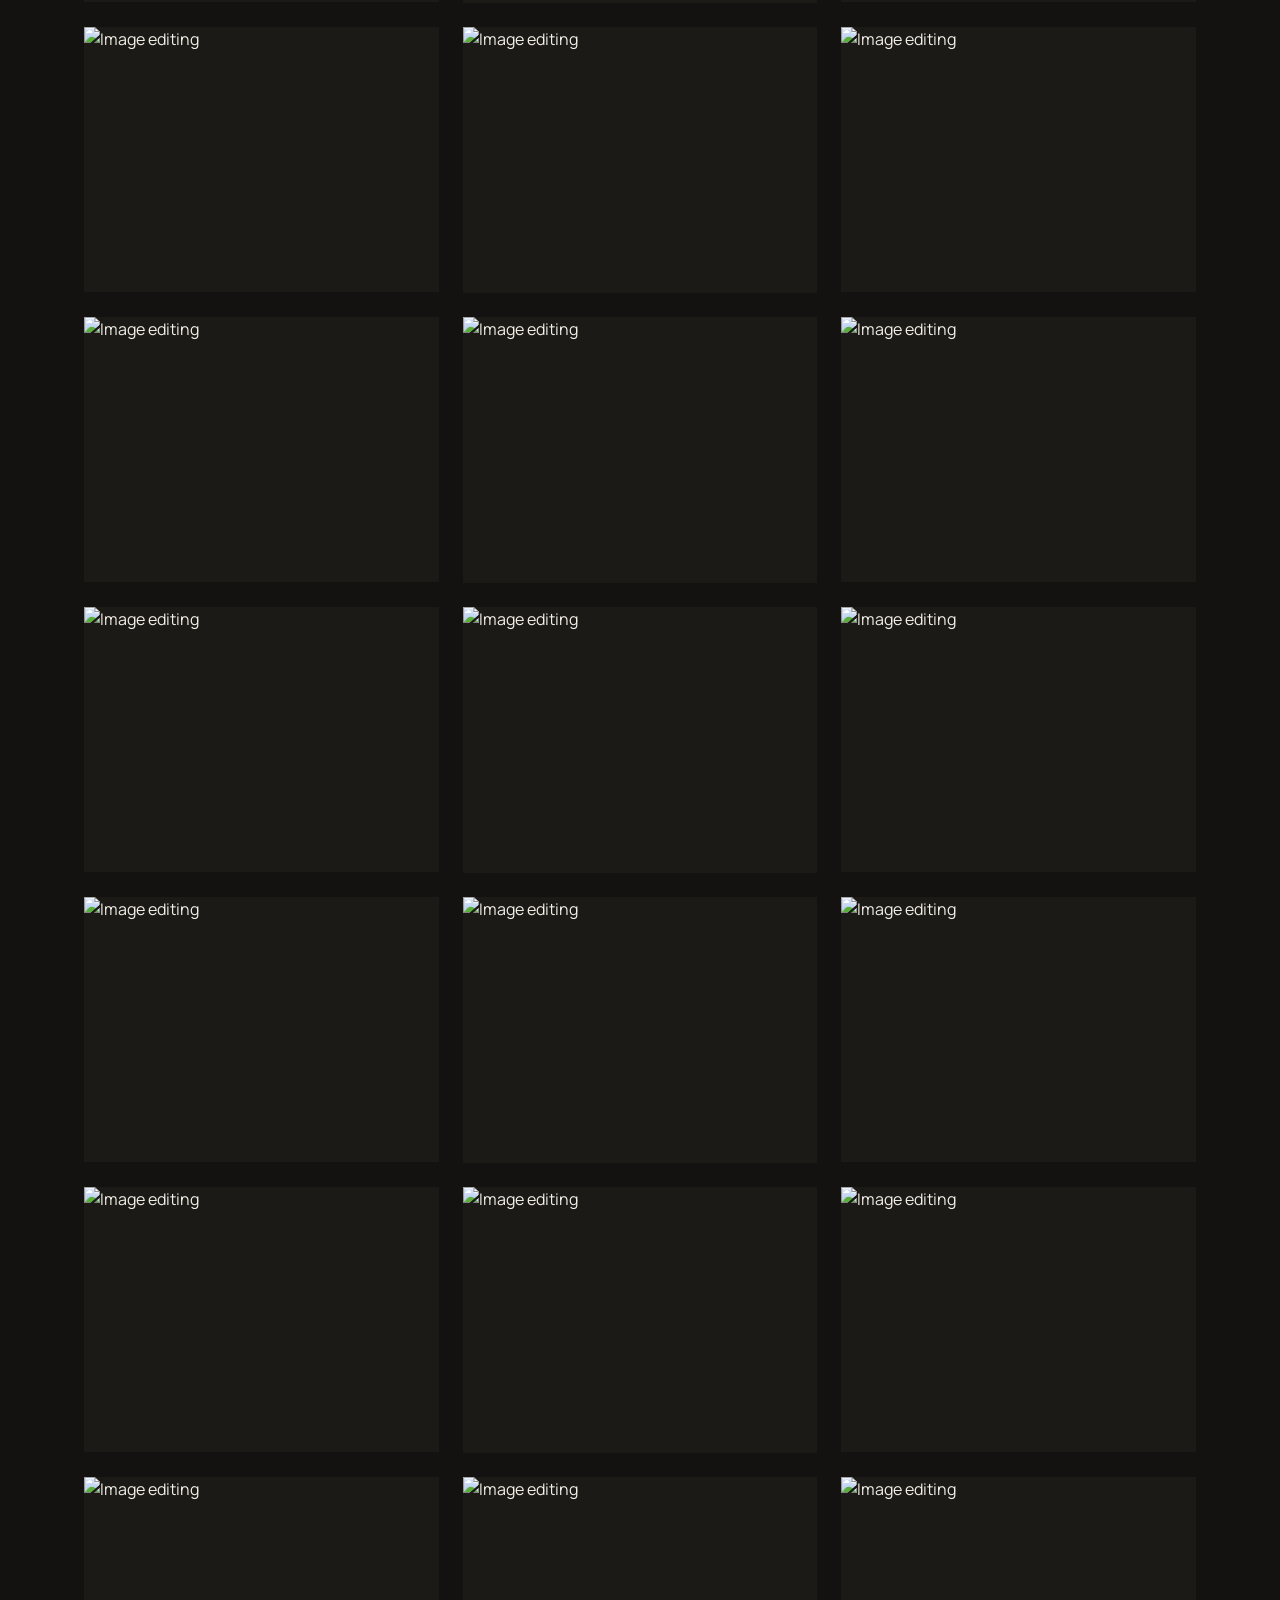
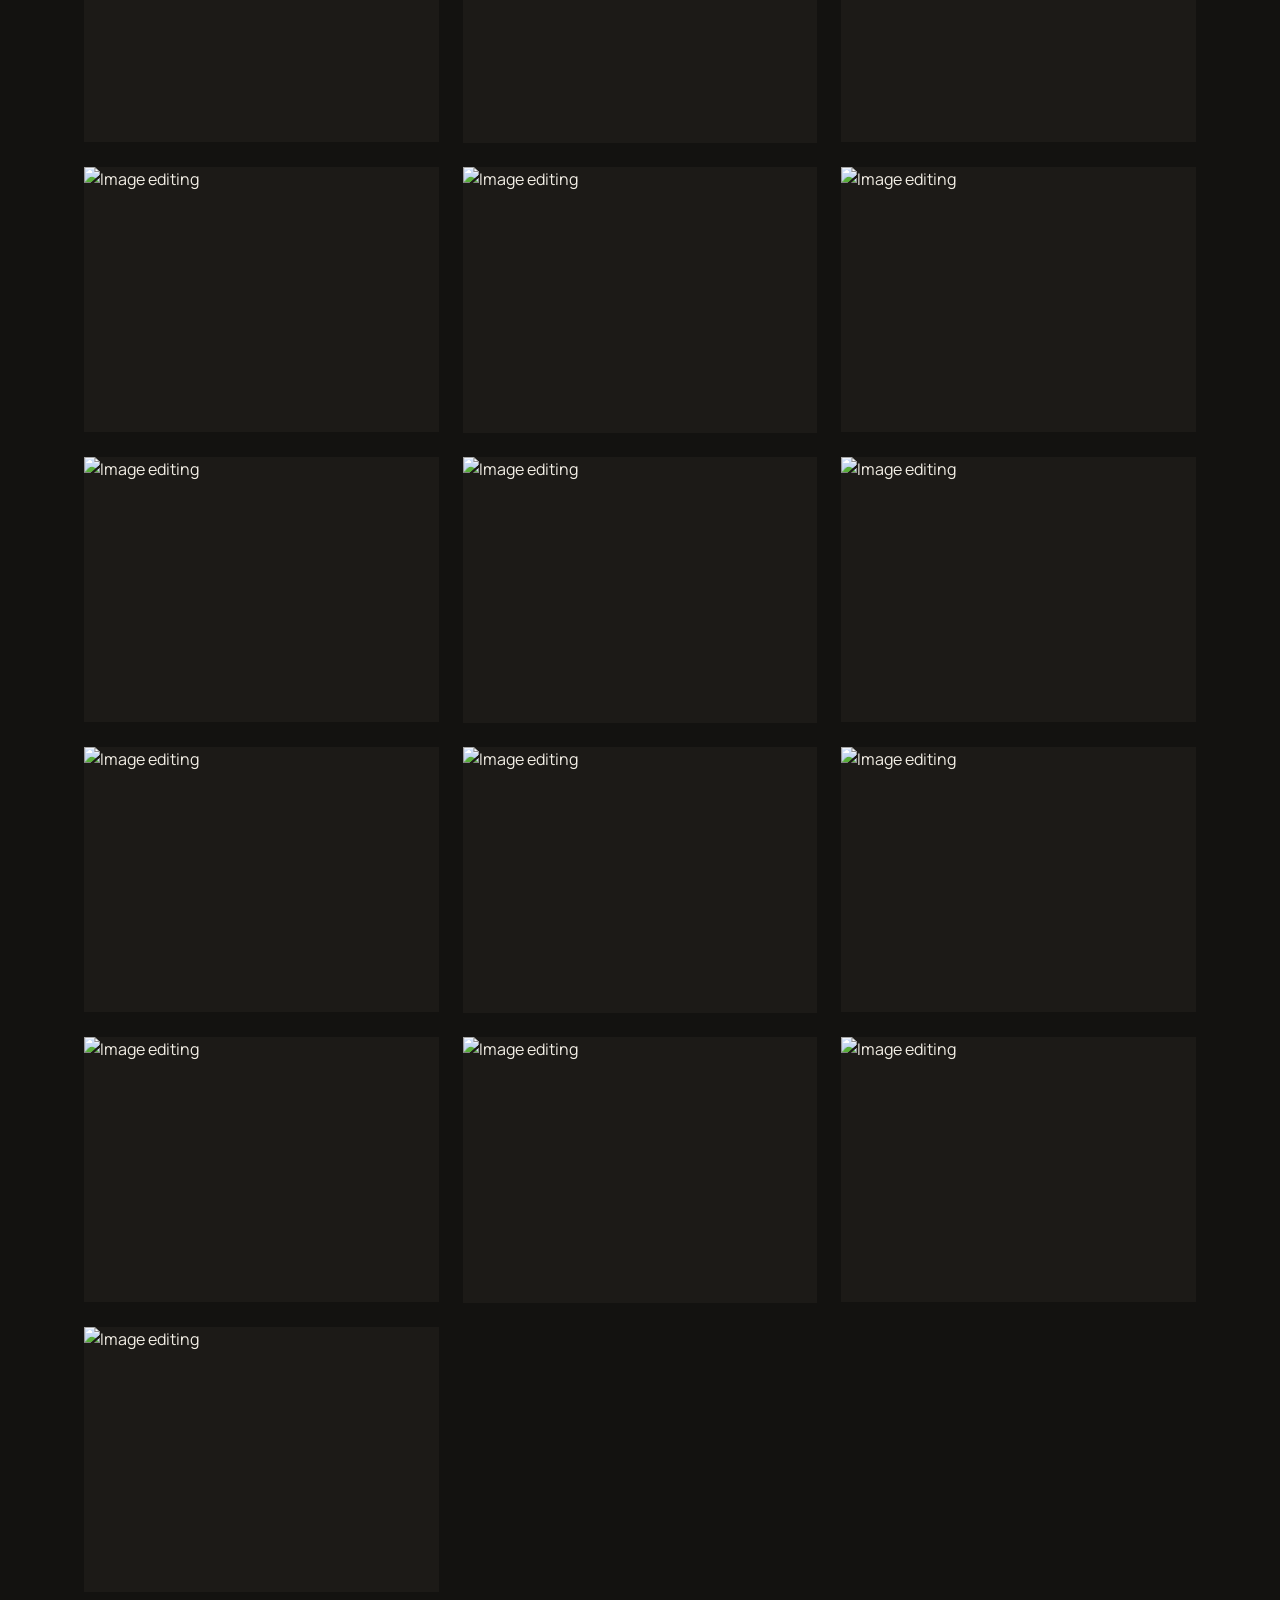
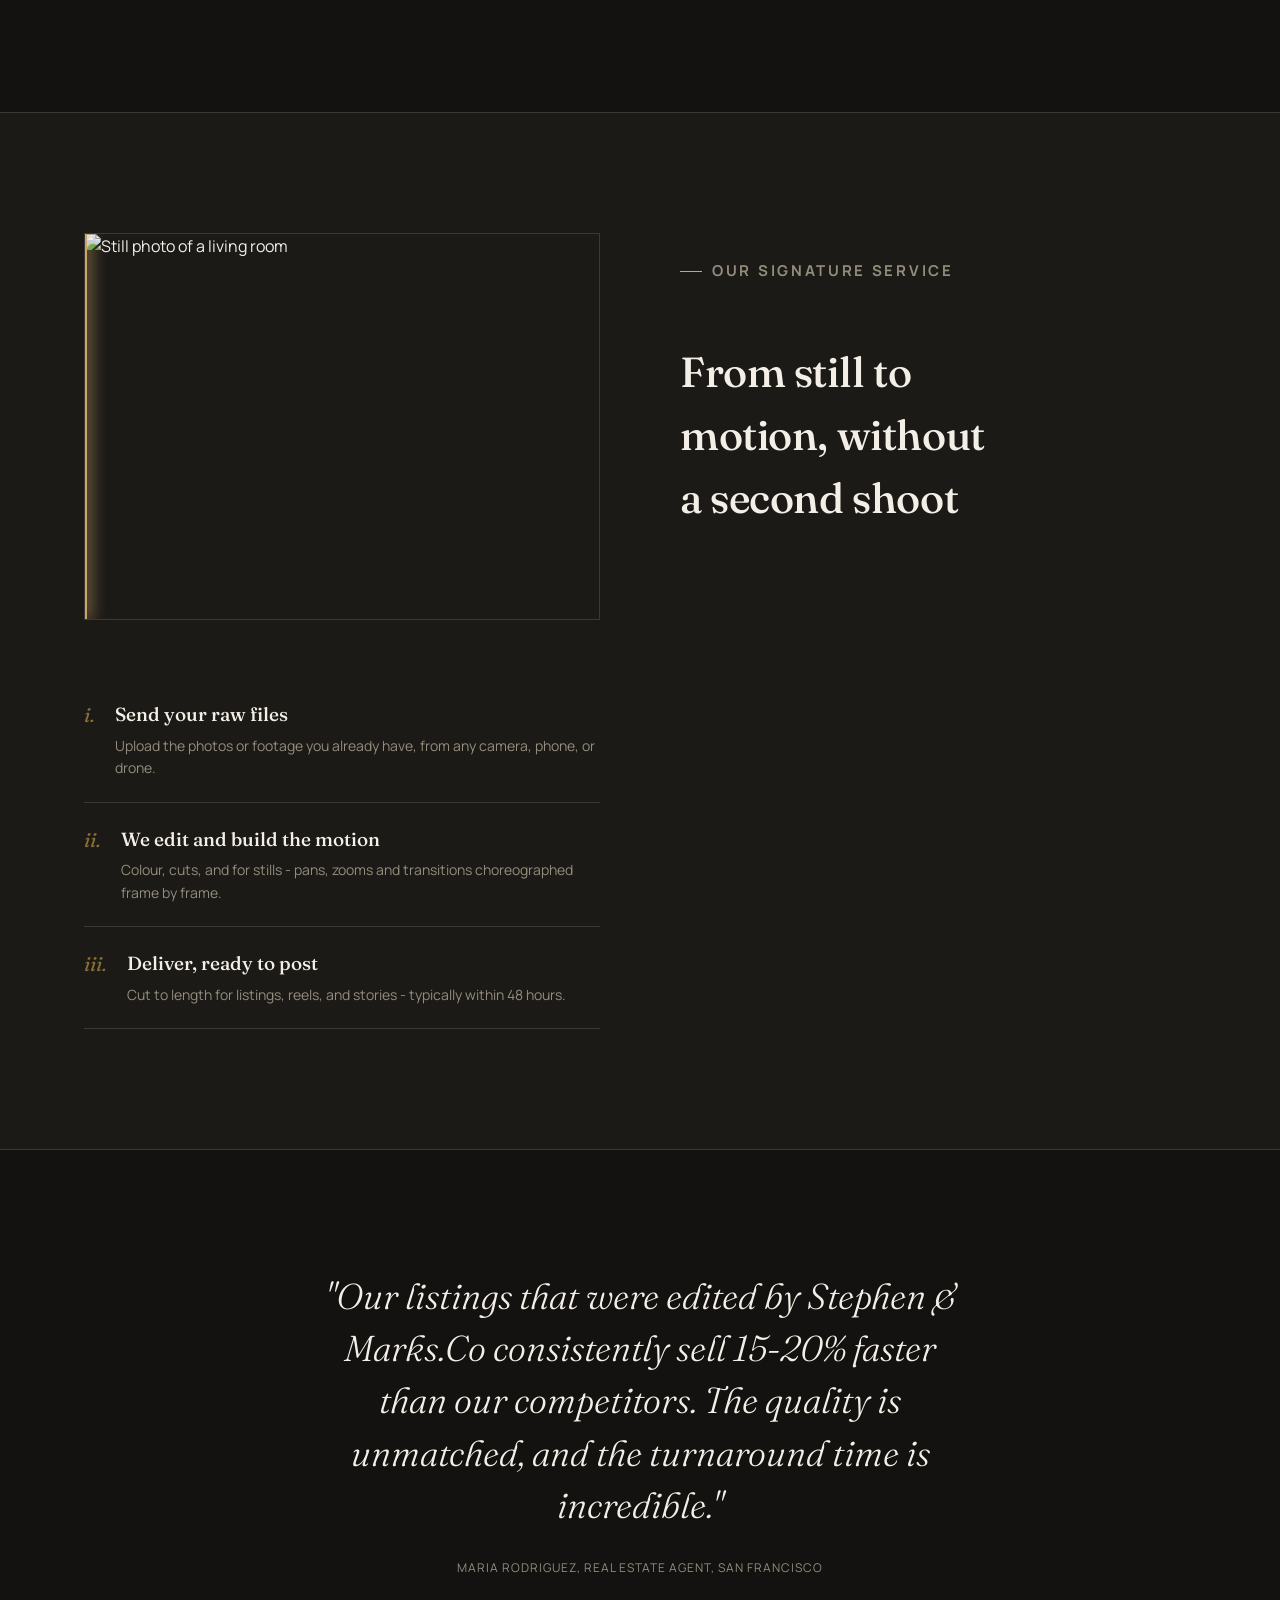
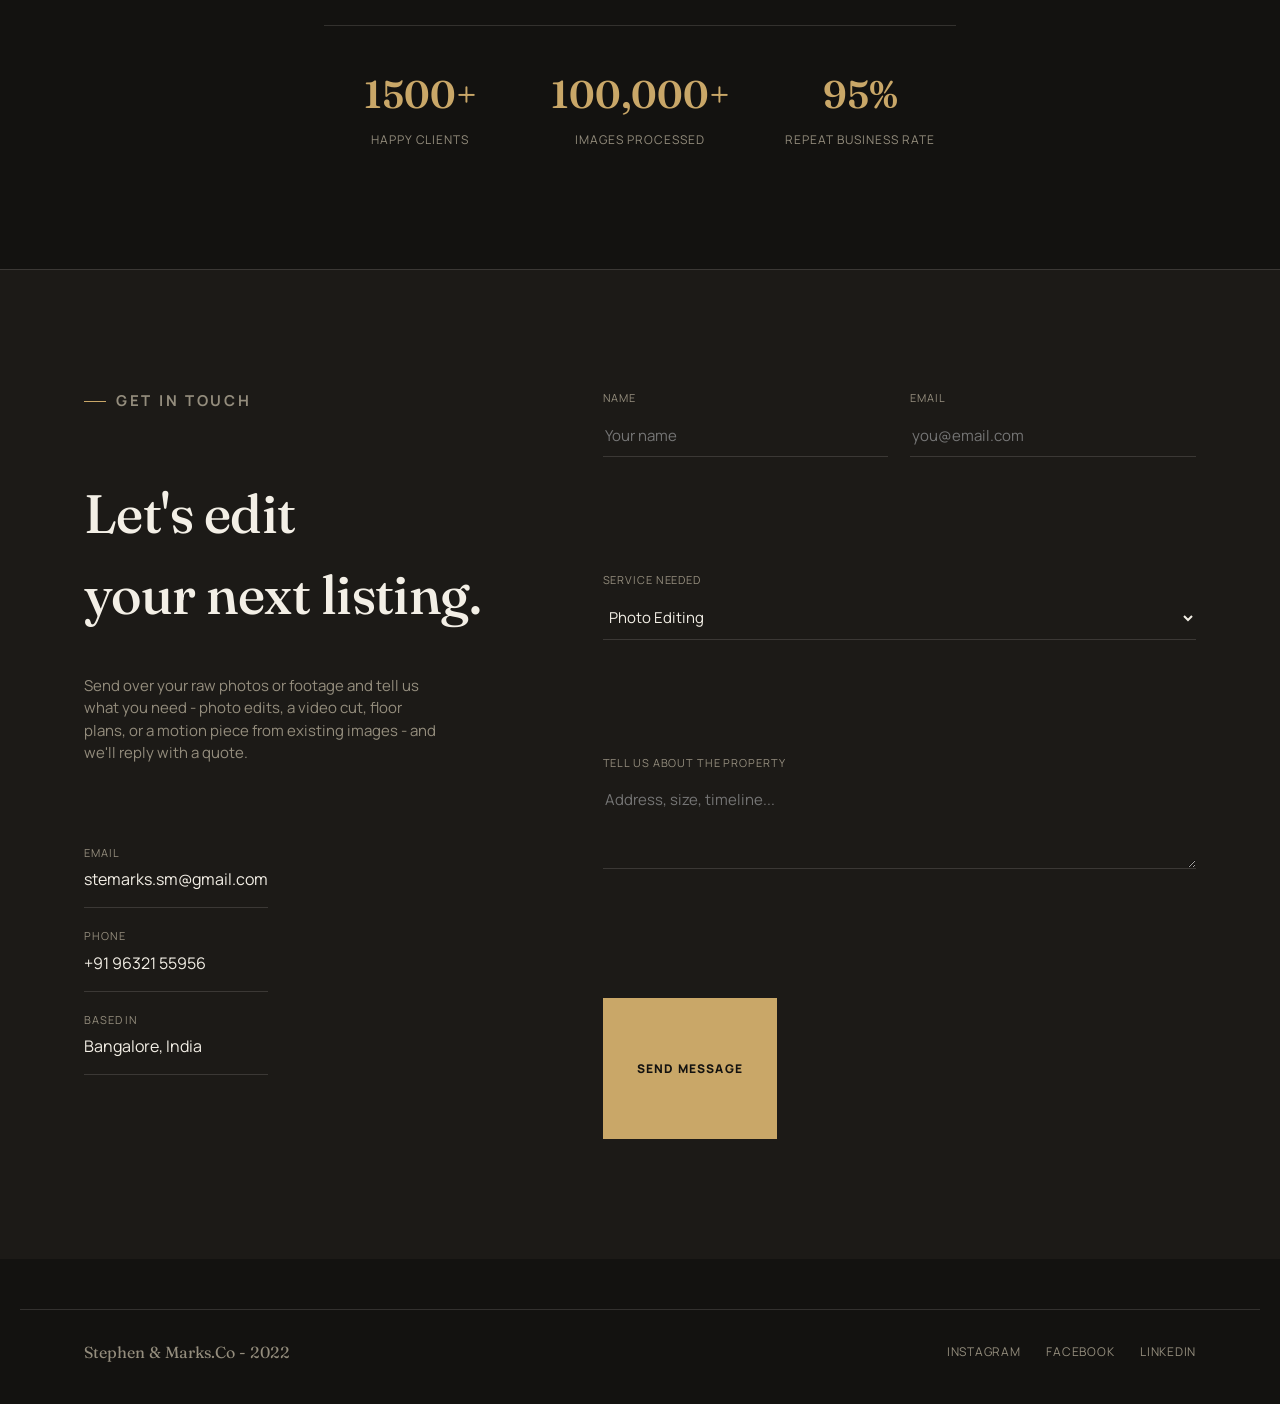
==== commit 75b99277: "Add files via upload" ====
--- a/index.html
+++ b/index.html
@@ -1,207 +1,813 @@
-<!DOCTYPE html>
+﻿<!DOCTYPE html>
+
 <html lang="en">
 <head>
-  <meta charset="UTF-8">
-  <meta name="viewport" content="width=device-width, initial-scale=1.0, viewport-fit=cover">
-  <title>Stephen & Marks | Premium Real Estate Photo Editing</title>
-  <!-- Google Fonts + Font Awesome 6 -->
-  <link rel="preconnect" href="https://fonts.googleapis.com">
-  <link rel="preconnect" href="https://fonts.gstatic.com" crossorigin>
-  <link href="https://fonts.googleapis.com/css2?family=Inter:opsz,wght@14..32,300;14..32,400;14..32,500;14..32,600;14..32,700;14..32,800&display=swap" rel="stylesheet">
-  <link rel="stylesheet" href="https://cdnjs.cloudflare.com/ajax/libs/font-awesome/6.0.0-beta3/css/all.min.css">
-  <link rel="stylesheet" href="style.css">
+<meta charset="utf-8"/>
+<meta content="width=device-width, initial-scale=1.0" name="viewport"/>
+<title>Stephen &amp; Marks.Co - Real Estate Photography, Film &amp; Floor Plans</title>
+<meta content="Stephen &amp; Marks.Co is a real estate media studio offering photography, videography, floor plans, and image-to-video services." name="description"/>
+<!-- Google Fonts: Fraunces (display) + Manrope (body/utility) -->
+<link href="https://fonts.googleapis.com" rel="preconnect"/>
+<link crossorigin="" href="https://fonts.gstatic.com" rel="preconnect"/>
+<link href="https://fonts.googleapis.com/css2?family=Fraunces:ital,opsz,wght@0,9..144,300;0,9..144,500;0,9..144,600;1,9..144,500&amp;family=Manrope:wght@400;500;600;700;800&amp;display=swap" rel="stylesheet"/>
+
+<link rel="stylesheet" href="style.css?v=zoom-preview-20260721"/>
 </head>
 <body>
+     <div class="page-loader" id="pageLoader" style="display:none;">
+  <div class="loader-inner">
+    <div class="loader-logo">Stephen <span>&amp;</span> Marks.Co</div>
+  </div>
+</div>
+<!-- ============================================
+     NAV
+     ============================================ -->
+<header class="site-nav" id="siteNav">
+<a class="logo" href="#home">Stephen <span>&amp;</span> Marks.Co</a>
+<nav class="main-links" id="mainLinks">
+<a href="#home">Home</a>
+<a href="#services">Services</a>
+<a href="#work">Our Works</a>
+<a href="#process">Process</a>
+<a href="#about">About</a>
+<a href="#contact">Contact</a>
+</nav>
+<a class="nav-cta" href="#contact">Start a project</a>
+<button aria-expanded="false" aria-label="Toggle menu" class="burger" id="burgerBtn">
+<span></span><span></span><span></span>
+</button>
+</header>
+<!-- ============================================
+     HERO
+     ============================================ -->
+<section class="hero" id="home">
+<div class="hero-media">
+<img alt="Modern living room bathed in natural light" src="https://i.ibb.co/ksZh1cPX/Digital1photography-176-a.jpg"/>
+</div>
+<div class="wrap hero-inner">
+<p class="hero-eyebrow eyebrow">Real estate media editing</p>
+<h1>Raw footage, cut<br/>the way it <em>deserves</em> to be seen.</h1>
+<p class="hero-sub">
+<span>Photo Editing</span><span class="divider">/</span>
+<span>Video Editing</span><span class="divider">/</span>
+<span>Virtual Staging</span><span class="divider">/</span>
+<span>Floor Plans</span><span class="divider">/</span>
+<span>Image-to-Video</span>
+</p>
+<div class="hero-foot">
+<a class="scroll-cue" href="#work"><span class="line"></span> View the work</a>
+<div class="hero-stats">
+<div><strong>5</strong><span>Services</span></div>
+<div><strong>48h</strong><span>Typical turnaround</span></div>
+<div><strong>8</strong><span>Revisions until it's right</span></div>
+</div>
+</div>
+</div>
+</section>
+<!-- ============================================
+     ABOUT
+     ============================================ -->
+<section class="about" id="about">
+<div class="wrap">
+<div class="section-head">
+<p class="eyebrow">Who we are</p>
+<h2 style="margin-top:20px;">Two names.<br/>One standard.</h2>
+</div>
+<div class="about-copy reveal">
+<p>Stephen &amp; Marks.Co is an editing studio built around one idea: a listing's first impression happens on a screen, long before anyone stands in the doorway. So that first impression has to hold up - <span class="highlight">colour-true, well paced, and true to how the space actually feels.</span></p>
+<p>Send us your raw photos, video, or drone footage and we handle the rest - colour correction, sky replacement, cuts, floor plan drafting, and turning still photos into short, moving footage when there's no time or budget for a full video shoot.</p>
+</div>
+</div>
+</section>
+<!-- ============================================
+     SERVICES
+     ============================================ -->
+<section id="services">
+<div class="wrap">
+<div class="section-head reveal">
+<h2>What we edit and deliver</h2>
+<p>Four services, one editor - send raw files from any shoot and get back listing-ready media.</p>
+</div>
+<div class="services-grid reveal">
+<div class="service-card" data-service-filter="photography" role="button" tabindex="0">
+<span class="icon">i.</span>
+<div class="service-media"><img alt="" src="https://i.ibb.co/qMkCn5Gk/Digital-1-photography-8116.jpg"/></div>
+<h3>Photo Editing</h3>
+<p>Colour correction, sky replacement, HDR blending and retouching - sized for MLS, print, and social.</p>
+<span class="tag">Same-week delivery</span>
+</div>
+<div class="service-card" data-service-filter="video" role="button" tabindex="0">
+<span class="icon">ii.</span>
+<div class="service-media"><img alt="" src="https://images.unsplash.com/photo-1492691527719-9d1e07e534b4?q=80&amp;w=1000&amp;auto=format&amp;fit=crop"/></div>
+<h3>Video Editing</h3>
+<p>Raw walkthrough and drone footage cut into cinematic property films with music, colour, and pacing.</p>
+<span class="tag">Any footage source</span>
+</div>
+<div class="service-card" data-service-filter="plans" role="button" tabindex="0">
+<span class="icon">iii.</span>
+<div class="service-media"><img alt="" src="https://i.ibb.co/qh8Tw3s/image.jpg"/></div>
+<h3>Floor Plans</h3>
+<p>Clean, to-scale 2D and 3D plans drafted from your sketches, scans, or on-site measurements.</p>
+<span class="tag">24h turnaround</span>
+</div>
+<div class="service-card" data-service-filter="motion" role="button" tabindex="0">
+<span class="icon">iv.</span>
+<div class="service-media"><img alt="" src="https://images.unsplash.com/photo-1600596542815-ffad4c1539a9?q=80&amp;w=1000&amp;auto=format&amp;fit=crop"/></div>
+<h3>Image to Video</h3>
+<p>Still photos brought to motion - pans, zooms and transitions built from images you already have.</p>
+<span class="tag">No reshoot needed</span>
+</div>
+<div class="service-card" data-service-filter="staging" role="button" tabindex="0">
+<span class="icon">v.</span>
+<div class="service-media comparison-media">
+<div class="before-after-slider service-slider" data-before-after>
+<img alt="Empty room before virtual staging" class="before-image" draggable="false" src="https://i.ibb.co/fdq93Y1h/Kitchen-living-dining.jpg"/>
+<div class="after-image-wrap">
+<img alt="Room after virtual staging" class="after-image" draggable="false" src="https://i.ibb.co/XfYchsLg/Kitchen-living-dining.jpg"/>
+</div>
+<button aria-label="Drag to compare before and after virtual staging" class="compare-handle" type="button">
+<span></span>
+</button>
+</div>
+</div>
+<h3>Virtual Staging</h3>
+<p>Empty or dated rooms furnished digitally - realistic furniture, decor and lighting added in post.</p>
+<span class="tag">Empty room? No problem</span>
+</div>
+</div>
+</div>
+</section>
+<!-- ============================================
+     PORTFOLIO / GALLERY
+     ============================================ -->
+<section id="work">
+<div class="wrap">
+<div class="section-head work-head reveal">
+<h2>Selected work</h2>
+<p>A running set of recent edits, staged rooms, films, and plans. Filter by category below.</p>
+</div>
+<div class="filters work-filters">
+<button class="filter-btn active" data-filter="photography">Image Editing</button>
+<button class="filter-btn" data-filter="video">Video Editing</button>
+<button class="filter-btn" data-filter="staging">Virtual Staging</button>
+<button class="filter-btn" data-filter="plans">Floor Plans</button>
+<button class="filter-btn" data-filter="motion">Image to Video</button>
+</div>
+<div class="gallery" id="gallery">
+<!-- Photography -->
+<div class="gallery-item" data-cat="photography">
+<img alt="Image editing" src="https://i.ibb.co/qMkCn5Gk/Digital-1-photography-8116.jpg"/>
+<div class="g-overlay"><span class="g-title">Image Editing</span></div>
+</div>
+<div class="gallery-item" data-cat="photography">
+<img alt="Image editing" src="https://i.ibb.co/cSdS605R/Digital-1-photography-8289.jpg"/>
+<div class="g-overlay"><span class="g-title">Image Editing</span></div>
+</div>
+<div class="gallery-item" data-cat="photography">
+<img alt="Image editing" src="https://i.ibb.co/3YBXYpmw/Digital-1-Photography-1325.jpg"/>
+<div class="g-overlay"><span class="g-title">Image Editing</span></div>
+</div>
+<div class="gallery-item" data-cat="photography">
+<img alt="Image editing" src="https://i.ibb.co/VYP0Gwqx/Digital-1-Photography-1338.jpg"/>
+<div class="g-overlay"><span class="g-title">Image Editing</span></div>
+</div>
+<div class="gallery-item" data-cat="photography">
+<img alt="Image editing" src="https://i.ibb.co/tpKw6R87/Digital-1-Photography-1841.jpg"/>
+<div class="g-overlay"><span class="g-title">Image Editing</span></div>
+</div>
+<div class="gallery-item" data-cat="photography">
+<img alt="Image editing" src="https://i.ibb.co/vxB71G8L/Digital-1-Photography-5240.jpg"/>
+<div class="g-overlay"><span class="g-title">Image Editing</span></div>
+</div>
+<div class="gallery-item" data-cat="photography">
+<img alt="Image editing" src="https://i.ibb.co/wrP816wq/Digital-1-Photography-5261.jpg"/>
+<div class="g-overlay"><span class="g-title">Image Editing</span></div>
+</div>
+<div class="gallery-item" data-cat="photography">
+<img alt="Image editing" src="https://i.ibb.co/HDJbF3Qc/Digital-1-Photography-5766.jpg"/>
+<div class="g-overlay"><span class="g-title">Image Editing</span></div>
+</div>
+<div class="gallery-item" data-cat="photography">
+<img alt="Image editing" src="https://i.ibb.co/YFyLg4q4/Digital-1-Photography-6728.jpg"/>
+<div class="g-overlay"><span class="g-title">Image Editing</span></div>
+</div>
+<div class="gallery-item" data-cat="photography">
+<img alt="Image editing" src="https://i.ibb.co/7tPkRCDV/Digital-1-photography-6959.jpg"/>
+<div class="g-overlay"><span class="g-title">Image Editing</span></div>
+</div>
+<div class="gallery-item" data-cat="photography">
+<img alt="Image editing" src="https://i.ibb.co/20xnWkb2/Digital-1-Photography-6994.jpg"/>
+<div class="g-overlay"><span class="g-title">Image Editing</span></div>
+</div>
+<div class="gallery-item" data-cat="photography">
+<img alt="Image editing" src="https://i.ibb.co/7tQHrGsC/Digital-1-Photography-7043.jpg"/>
+<div class="g-overlay"><span class="g-title">Image Editing</span></div>
+</div>
+<div class="gallery-item" data-cat="photography">
+<img alt="Image editing" src="https://i.ibb.co/Gv0mWSzD/Digital-1-Photography-7621.jpg"/>
+<div class="g-overlay"><span class="g-title">Image Editing</span></div>
+</div>
+<div class="gallery-item" data-cat="photography">
+<img alt="Image editing" src="https://i.ibb.co/JjyFzRS0/Digital-1-Photography-7941.jpg"/>
+<div class="g-overlay"><span class="g-title">Image Editing</span></div>
+</div>
+<div class="gallery-item" data-cat="photography">
+<img alt="Image editing" src="https://i.ibb.co/rGSHt5S6/Digital-1-Photography-2874.jpg"/>
+<div class="g-overlay"><span class="g-title">Image Editing</span></div>
+</div>
+<div class="gallery-item" data-cat="photography">
+<img alt="Image editing" src="https://i.ibb.co/cKwK9gbG/Digital-1-Photography-9979.jpg"/>
+<div class="g-overlay"><span class="g-title">Image Editing</span></div>
+</div>
+<div class="gallery-item" data-cat="photography">
+<img alt="Image editing" src="https://res.cloudinary.com/u6ofilub/image/upload/v1784652244/120_vtbocs.jpg"/>
+<div class="g-overlay"><span class="g-title">Image Editing</span></div>
+</div>
+<div class="gallery-item" data-cat="photography">
+<img alt="Image editing" src="https://res.cloudinary.com/u6ofilub/image/upload/v1784652244/118_nmq7fk.jpg"/>
+<div class="g-overlay"><span class="g-title">Image Editing</span></div>
+</div>
+<div class="gallery-item" data-cat="photography">
+<img alt="Image editing" src="https://res.cloudinary.com/u6ofilub/image/upload/v1784652242/115_w0rn5r.jpg"/>
+<div class="g-overlay"><span class="g-title">Image Editing</span></div>
+</div>
+<div class="gallery-item" data-cat="photography">
+<img alt="Image editing" src="https://res.cloudinary.com/u6ofilub/image/upload/v1784652241/119_youh1u.jpg"/>
+<div class="g-overlay"><span class="g-title">Image Editing</span></div>
+</div>
+<div class="gallery-item" data-cat="photography">
+<img alt="Image editing" src="https://res.cloudinary.com/u6ofilub/image/upload/v1784652237/117_wslbef.jpg"/>
+<div class="g-overlay"><span class="g-title">Image Editing</span></div>
+</div>
+<div class="gallery-item" data-cat="photography">
+<img alt="Image editing" src="https://res.cloudinary.com/u6ofilub/image/upload/v1784652235/116_qva3kd.jpg"/>
+<div class="g-overlay"><span class="g-title">Image Editing</span></div>
+</div>
+<div class="gallery-item" data-cat="photography">
+<img alt="Image editing" src="https://res.cloudinary.com/u6ofilub/image/upload/v1784652231/114_bbjrba.jpg"/>
+<div class="g-overlay"><span class="g-title">Image Editing</span></div>
+</div>
+<div class="gallery-item" data-cat="photography">
+<img alt="Image editing" src="https://res.cloudinary.com/u6ofilub/image/upload/v1784652213/127_wqsssq.jpg"/>
+<div class="g-overlay"><span class="g-title">Image Editing</span></div>
+</div>
+<div class="gallery-item" data-cat="photography">
+<img alt="Image editing" src="https://res.cloudinary.com/u6ofilub/image/upload/v1784652207/112_fhyzhr.jpg"/>
+<div class="g-overlay"><span class="g-title">Image Editing</span></div>
+</div>
+<div class="gallery-item" data-cat="photography">
+<img alt="Image editing" src="https://res.cloudinary.com/u6ofilub/image/upload/v1784652200/123_btyfi7.jpg"/>
+<div class="g-overlay"><span class="g-title">Image Editing</span></div>
+</div>
+<div class="gallery-item" data-cat="photography">
+<img alt="Image editing" src="https://res.cloudinary.com/u6ofilub/image/upload/v1784652195/121_oyaopd.jpg"/>
+<div class="g-overlay"><span class="g-title">Image Editing</span></div>
+</div>
+<div class="gallery-item" data-cat="photography">
+<img alt="Image editing" src="https://res.cloudinary.com/u6ofilub/image/upload/v1784652176/104_jxdmo0.jpg"/>
+<div class="g-overlay"><span class="g-title">Image Editing</span></div>
+</div>
+<div class="gallery-item" data-cat="photography">
+<img alt="Image editing" src="https://res.cloudinary.com/u6ofilub/image/upload/v1784652175/103_db9ohj.jpg"/>
+<div class="g-overlay"><span class="g-title">Image Editing</span></div>
+</div>
+<div class="gallery-item" data-cat="photography">
+<img alt="Image editing" src="https://res.cloudinary.com/u6ofilub/image/upload/v1784652173/102_xqltld.jpg"/>
+<div class="g-overlay"><span class="g-title">Image Editing</span></div>
+</div>
+<div class="gallery-item" data-cat="photography">
+<img alt="Image editing" src="https://res.cloudinary.com/u6ofilub/image/upload/v1784652168/101_x2joel.jpg"/>
+<div class="g-overlay"><span class="g-title">Image Editing</span></div>
+</div>
+<div class="gallery-item" data-cat="photography">
+<img alt="Image editing" src="https://res.cloudinary.com/u6ofilub/image/upload/v1784652167/99_ldprdf.jpg"/>
+<div class="g-overlay"><span class="g-title">Image Editing</span></div>
+</div>
+<div class="gallery-item" data-cat="photography">
+<img alt="Image editing" src="https://res.cloudinary.com/u6ofilub/image/upload/v1784652163/100_ax4qvz.jpg"/>
+<div class="g-overlay"><span class="g-title">Image Editing</span></div>
+</div>
+<div class="gallery-item" data-cat="photography">
+<img alt="Image editing" src="https://res.cloudinary.com/u6ofilub/image/upload/v1784652163/111_uiixgb.jpg"/>
+<div class="g-overlay"><span class="g-title">Image Editing</span></div>
+</div>
+<div class="gallery-item" data-cat="photography">
+<img alt="Image editing" src="https://res.cloudinary.com/u6ofilub/image/upload/v1784652158/97_t129cv.jpg"/>
+<div class="g-overlay"><span class="g-title">Image Editing</span></div>
+</div>
+<div class="gallery-item" data-cat="photography">
+<img alt="Image editing" src="https://res.cloudinary.com/u6ofilub/image/upload/v1784652158/109_z466zz.jpg"/>
+<div class="g-overlay"><span class="g-title">Image Editing</span></div>
+</div>
+<div class="gallery-item" data-cat="photography">
+<img alt="Image editing" src="https://res.cloudinary.com/u6ofilub/image/upload/v1784652154/110_jasaua.jpg"/>
+<div class="g-overlay"><span class="g-title">Image Editing</span></div>
+</div>
+<div class="gallery-item" data-cat="photography">
+<img alt="Image editing" src="https://res.cloudinary.com/u6ofilub/image/upload/v1784652152/98_qrkuon.jpg"/>
+<div class="g-overlay"><span class="g-title">Image Editing</span></div>
+</div>
+<div class="gallery-item" data-cat="photography">
+<img alt="Image editing" src="https://res.cloudinary.com/u6ofilub/image/upload/v1784652147/107_plvvjz.jpg"/>
+<div class="g-overlay"><span class="g-title">Image Editing</span></div>
+</div>
+<div class="gallery-item" data-cat="photography">
+<img alt="Image editing" src="https://res.cloudinary.com/u6ofilub/image/upload/v1784652141/96_hkej30.jpg"/>
+<div class="g-overlay"><span class="g-title">Image Editing</span></div>
+</div>
+<div class="gallery-item" data-cat="photography">
+<img alt="Image editing" src="https://res.cloudinary.com/u6ofilub/image/upload/v1784652131/108_zperhx.jpg"/>
+<div class="g-overlay"><span class="g-title">Image Editing</span></div>
+</div>
+<div class="gallery-item" data-cat="photography">
+<img alt="Image editing" src="https://res.cloudinary.com/u6ofilub/image/upload/v1784652129/105_memvao.jpg"/>
+<div class="g-overlay"><span class="g-title">Image Editing</span></div>
+</div>
+<div class="gallery-item" data-cat="photography">
+<img alt="Image editing" src="https://res.cloudinary.com/u6ofilub/image/upload/v1784652080/87_dgsfp1.jpg"/>
+<div class="g-overlay"><span class="g-title">Image Editing</span></div>
+</div>
+<div class="gallery-item" data-cat="photography">
+<img alt="Image editing" src="https://res.cloudinary.com/u6ofilub/image/upload/v1784652080/85_nprd59.jpg"/>
+<div class="g-overlay"><span class="g-title">Image Editing</span></div>
+</div>
+<div class="gallery-item" data-cat="photography">
+<img alt="Image editing" src="https://res.cloudinary.com/u6ofilub/image/upload/v1784652069/83_fjmwq0.jpg"/>
+<div class="g-overlay"><span class="g-title">Image Editing</span></div>
+</div>
+<div class="gallery-item" data-cat="photography">
+<img alt="Image editing" src="https://res.cloudinary.com/u6ofilub/image/upload/v1784652069/86_pgl6uz.jpg"/>
+<div class="g-overlay"><span class="g-title">Image Editing</span></div>
+</div>
+<div class="gallery-item" data-cat="photography">
+<img alt="Image editing" src="https://res.cloudinary.com/u6ofilub/image/upload/v1784652068/84_fzird4.jpg"/>
+<div class="g-overlay"><span class="g-title">Image Editing</span></div>
+</div>
+<div class="gallery-item" data-cat="photography">
+<img alt="Image editing" src="https://res.cloudinary.com/u6ofilub/image/upload/v1784652063/91_f61rdw.jpg"/>
+<div class="g-overlay"><span class="g-title">Image Editing</span></div>
+</div>
+<div class="gallery-item" data-cat="photography">
+<img alt="Image editing" src="https://res.cloudinary.com/u6ofilub/image/upload/v1784652062/93_wbwkwp.jpg"/>
+<div class="g-overlay"><span class="g-title">Image Editing</span></div>
+</div>
+<div class="gallery-item" data-cat="photography">
+<img alt="Image editing" src="https://res.cloudinary.com/u6ofilub/image/upload/v1784652055/82_eipuk7.jpg"/>
+<div class="g-overlay"><span class="g-title">Image Editing</span></div>
+</div>
+<div class="gallery-item" data-cat="photography">
+<img alt="Image editing" src="https://res.cloudinary.com/u6ofilub/image/upload/v1784652051/80_ag9hid.jpg"/>
+<div class="g-overlay"><span class="g-title">Image Editing</span></div>
+</div>
+<div class="gallery-item" data-cat="photography">
+<img alt="Image editing" src="https://res.cloudinary.com/u6ofilub/image/upload/v1784652050/81_kbbp0f.jpg"/>
+<div class="g-overlay"><span class="g-title">Image Editing</span></div>
+</div>
+<div class="gallery-item" data-cat="photography">
+<img alt="Image editing" src="https://res.cloudinary.com/u6ofilub/image/upload/v1784652050/95_vbifuw.jpg"/>
+<div class="g-overlay"><span class="g-title">Image Editing</span></div>
+</div>
+<div class="gallery-item" data-cat="photography">
+<img alt="Image editing" src="https://res.cloudinary.com/u6ofilub/image/upload/v1784652029/94_y6tnz4.jpg"/>
+<div class="g-overlay"><span class="g-title">Image Editing</span></div>
+</div>
+<div class="gallery-item" data-cat="photography">
+<img alt="Image editing" src="https://res.cloudinary.com/u6ofilub/image/upload/v1784652021/89_nviwhv.jpg"/>
+<div class="g-overlay"><span class="g-title">Image Editing</span></div>
+</div>
+<div class="gallery-item" data-cat="photography">
+<img alt="Image editing" src="https://res.cloudinary.com/u6ofilub/image/upload/v1784651996/90_fht4id.jpg"/>
+<div class="g-overlay"><span class="g-title">Image Editing</span></div>
+</div>
+<div class="gallery-item" data-cat="photography">
+<img alt="Image editing" src="https://res.cloudinary.com/u6ofilub/image/upload/v1784651989/92_tfafds.jpg"/>
+<div class="g-overlay"><span class="g-title">Image Editing</span></div>
+</div>
+<div class="gallery-item" data-cat="photography">
+<img alt="Image editing" src="https://res.cloudinary.com/u6ofilub/image/upload/v1784651985/88_xejgcu.jpg"/>
+<div class="g-overlay"><span class="g-title">Image Editing</span></div>
+</div>
+<div class="gallery-item" data-cat="photography">
+<img alt="Image editing" src="https://res.cloudinary.com/u6ofilub/image/upload/v1784651954/70_tq1gnz.jpg"/>
+<div class="g-overlay"><span class="g-title">Image Editing</span></div>
+</div>
+<div class="gallery-item" data-cat="photography">
+<img alt="Image editing" src="https://res.cloudinary.com/u6ofilub/image/upload/v1784651952/69_czjnux.jpg"/>
+<div class="g-overlay"><span class="g-title">Image Editing</span></div>
+</div>
+<div class="gallery-item" data-cat="photography">
+<img alt="Image editing" src="https://res.cloudinary.com/u6ofilub/image/upload/v1784651940/67_lbwwpk.jpg"/>
+<div class="g-overlay"><span class="g-title">Image Editing</span></div>
+</div>
+<div class="gallery-item" data-cat="photography">
+<img alt="Image editing" src="https://res.cloudinary.com/u6ofilub/image/upload/v1784651934/79_crlqow.jpg"/>
+<div class="g-overlay"><span class="g-title">Image Editing</span></div>
+</div>
+<div class="gallery-item" data-cat="photography">
+<img alt="Image editing" src="https://res.cloudinary.com/u6ofilub/image/upload/v1784651930/65_pvt923.jpg"/>
+<div class="g-overlay"><span class="g-title">Image Editing</span></div>
+</div>
+<div class="gallery-item" data-cat="photography">
+<img alt="Image editing" src="https://res.cloudinary.com/u6ofilub/image/upload/v1784651927/74_pcufm2.jpg"/>
+<div class="g-overlay"><span class="g-title">Image Editing</span></div>
+</div>
+<div class="gallery-item" data-cat="photography">
+<img alt="Image editing" src="https://res.cloudinary.com/u6ofilub/image/upload/v1784651924/73_qamfoh.jpg"/>
+<div class="g-overlay"><span class="g-title">Image Editing</span></div>
+</div>
+<div class="gallery-item" data-cat="photography">
+<img alt="Image editing" src="https://res.cloudinary.com/u6ofilub/image/upload/v1784651849/48_gfvd85.jpg"/>
+<div class="g-overlay"><span class="g-title">Image Editing</span></div>
+</div>
+<div class="gallery-item" data-cat="photography">
+<img alt="Image editing" src="https://res.cloudinary.com/u6ofilub/image/upload/v1784651836/63_tkepqu.jpg"/>
+<div class="g-overlay"><span class="g-title">Image Editing</span></div>
+</div>
+<div class="gallery-item" data-cat="photography">
+<img alt="Image editing" src="https://res.cloudinary.com/u6ofilub/image/upload/v1784651827/62_t8txoe.jpg"/>
+<div class="g-overlay"><span class="g-title">Image Editing</span></div>
+</div>
+<div class="gallery-item" data-cat="photography">
+<img alt="Image editing" src="https://res.cloudinary.com/u6ofilub/image/upload/v1784651820/60_nylbyw.jpg"/>
+<div class="g-overlay"><span class="g-title">Image Editing</span></div>
+</div>
+<div class="gallery-item" data-cat="photography">
+<img alt="Image editing" src="https://res.cloudinary.com/u6ofilub/image/upload/v1784651820/57_voehsx.jpg"/>
+<div class="g-overlay"><span class="g-title">Image Editing</span></div>
+</div>
+<!-- Video -->
+<div class="gallery-item video-style" data-cat="video">
+<video class="gallery-video" autoplay muted playsinline>
+  <source src="https://res.cloudinary.com/dwsewvsmn/video/upload/v1770033118/Streksingel_265_ahl60c.mp4" type="video/mp4">
+  Your browser does not support the video tag.
+</video>
+<button class="video-mute-btn" aria-label="Toggle mute"><svg width="24" height="24" viewBox="0 0 24 24" fill="none" stroke="currentColor" stroke-width="2"><polygon points="11 5 6 9 2 9 2 15 6 15 11 19 11 5"></polygon><path d="M15.54 8.46a7 7 0 0 1 0 9.9M20.07 4a10 10 0 0 1 0 14.14M9 17H5v-6h4"></path></svg></button>
+<div class="g-overlay"><span class="g-title">Video Editing</span></div>
+</div>
+<div class="gallery-item plan-card" data-cat="plans">
+<img alt="Floor plan" src="https://res.cloudinary.com/dwsewvsmn/image/upload/v1784650736/003_m7bhwg.jpg"/>
+<div class="g-overlay"><span class="g-title">Floor Plans</span></div>
+</div>
+<div class="gallery-item video-style" data-cat="video">
+<video class="gallery-video" autoplay muted playsinline>
+  <source src="https://res.cloudinary.com/dwsewvsmn/video/upload/v1784477844/work_projection_1_oid2fe.mp4" type="video/mp4">
+  Your browser does not support the video tag.
+</video>
+<button class="video-mute-btn" aria-label="Toggle mute"><svg width="24" height="24" viewBox="0 0 24 24" fill="none" stroke="currentColor" stroke-width="2"><polygon points="11 5 6 9 2 9 2 15 6 15 11 19 11 5"></polygon><path d="M15.54 8.46a7 7 0 0 1 0 9.9M20.07 4a10 10 0 0 1 0 14.14M9 17H5v-6h4"></path></svg></button>
+<div class="g-overlay"><span class="g-title">Video Editing</span></div>
+</div>
+<div class="gallery-item plan-card" data-cat="plans">
+<img alt="Floor plan" src="https://res.cloudinary.com/dwsewvsmn/image/upload/v1784650823/004_ovtnmj.jpg"/>
+<div class="g-overlay"><span class="g-title">Floor Plans</span></div>
+</div>
+<div class="gallery-item video-style" data-cat="video">
+<video class="gallery-video" autoplay muted playsinline>
+  <source src="https://res.cloudinary.com/dwsewvsmn/video/upload/v1784526380/HOME_VERSION_02_1_1_gmvvrp.mp4" type="video/mp4">
+  Your browser does not support the video tag.
+</video>
+<button class="video-mute-btn" aria-label="Toggle mute"><svg width="24" height="24" viewBox="0 0 24 24" fill="none" stroke="currentColor" stroke-width="2"><polygon points="11 5 6 9 2 9 2 15 6 15 11 19 11 5"></polygon><path d="M15.54 8.46a7 7 0 0 1 0 9.9M20.07 4a10 10 0 0 1 0 14.14M9 17H5v-6h4"></path></svg></button>
+<div class="g-overlay"><span class="g-title">Video Editing</span></div>
+</div>
+<div class="motion-showcase" data-cat="motion">
 
-<header class="navbar" id="navbar">
-  <div class="container nav-flex">
+  <!-- TITLE -->
+  <p>Image to Video</p>
+  <p>Image to Video</p>
 
-    <div class="logo" onclick="showServiceModal('home')">
-      <h1>Stephen <span>&</span> Marks</h1>
-    </div>
-
-    <div class="menu-toggle" onclick="toggleMenu()">
-      <i class="fas fa-bars"></i>
-    </div>
-
-    <ul class="nav-links" id="navLinks">
-      <li><a onclick="showServiceModal('real-estate-editing')">Real Estate Editing</a></li>
-      <li><a onclick="showServiceModal('virtual-staging')">Virtual Staging</a></li>
-      <li><a onclick="showServiceModal('floor-plans')">Floor Plans</a></li>
-      <li><a onclick="showServiceModal('portfolio')">Portfolio</a></li>
-      <li><a onclick="showServiceModal('pricing')">Pricing</a></li>
-      <li><a onclick="showServiceModal('contact')">Contact</a></li>
-      <li><a onclick="showServiceModal('quote')" class="btn-cta-small">Get Quote</a></li>
-    </ul>
-
-  </div>
-</header>
-
-<main>
-  <div id="home-page">
-    <section class="hero-fullscreen">
-      <div class="hero-content-left">
-        <h1>Real Estate Image Editing Services</h1>
-        <p>High-quality photo editing, HDR blending, sky replacement, virtual staging, floor plans, video enhancements and more for real estate photographers and agencies.</p>
-        <div class="btn-group">
-          <a onclick="showServiceModal('quote')" class="btn-orange">Get A Quote <i class="fas fa-chevron-right"></i></a>
-          <a onclick="openWhatsApp()" class="btn-orange btn-outline-light">Start Chat <i class="fas fa-comment"></i></a>
-        </div>
-      </div>
-    </section>
-
-    <div class="container section">
-      <h2 class="section-title">Precision Editing, Elevated Results</h2>
-      <p class="section-sub">Industry-leading post production for real estate visuals that sell faster.</p>
-      <div class="service-grid">
-
-  <div class="service-card">
-   <div class="card-img">
-  <img src="https://i.ibb.co/SDmwWtvy/PRINT-DSC1173-6.jpg" alt="HDR Editing">
-</div>
-    <div class="card-content">
-      <h3>HDR</h3>
-      <p>Flawless exposure fusion eliminating harsh shadows & blown highlights.</p>
-      <a href="https://hdrstephen.netlify.app/" target="_blank" class="explore-btn">Explore Now <i class="fas fa-arrow-right"></i></a>
+  <!-- IMAGE STRIP -->
+  <div>
+    <p class="motion-thumb-label">Image to Video</p>
+    <div class="motion-thumbs" id="thumbContainer">
+    <img alt="Image to video sample 1" class="thumb active" data-output-video="https://res.cloudinary.com/dwsewvsmn/video/upload/v1784566290/VID-20260715-WA0001_ib5ovk.mp4" data-src="https://i.ibb.co/spyjk1vm/IMG-20260715-WA0000-jpg.jpg" src="https://i.ibb.co/spyjk1vm/IMG-20260715-WA0000-jpg.jpg"/>
+    <img alt="Image to video sample 2" class="thumb" data-output-video="https://res.cloudinary.com/dwsewvsmn/video/upload/v1784646338/lv_0_20260720222527_cymyxy.mp4" data-src="https://i.ibb.co/35c18zXy/Hanso-Idzerdapad-19-10-jpg.jpg" src="https://i.ibb.co/35c18zXy/Hanso-Idzerdapad-19-10-jpg.jpg"/>
+    <img alt="Image to video sample 3" class="thumb" data-output-video="https://res.cloudinary.com/dwsewvsmn/video/upload/v1784646545/lv_0_20260721102824_up0zj4.mp4" data-src="https://i.ibb.co/vCnGNZy5/Hanso-Idzerdapad-19-13-jpg.jpg" src="https://i.ibb.co/vCnGNZy5/Hanso-Idzerdapad-19-13-jpg.jpg"/>
+    <img alt="Image to video sample 4" class="thumb" data-output-video="https://res.cloudinary.com/dwsewvsmn/video/upload/v1784646483/lv_0_20260721102901_ju84tn.mp4" data-src="https://i.ibb.co/93crTCyt/Hanso-Idzerdapad-19-18-jpg.jpg" src="https://i.ibb.co/93crTCyt/Hanso-Idzerdapad-19-18-jpg.jpg"/>
+    <img alt="Image to video sample 5" class="thumb" data-output-video="https://res.cloudinary.com/dwsewvsmn/video/upload/v1784646669/lv_0_20260721102934_dqlnws.mp4" data-src="https://i.ibb.co/Zp7v1Xzb/Hanso-Idzerdapad-19-23-jpg.jpg" src="https://i.ibb.co/Zp7v1Xzb/Hanso-Idzerdapad-19-23-jpg.jpg"/>
+    <img alt="Image to video sample 6" class="thumb" data-output-video="https://res.cloudinary.com/dwsewvsmn/video/upload/v1784646616/lv_0_20260721103010_rivc0u.mp4" data-src="https://i.ibb.co/rB0Dqt7/Hanso-Idzerdapad-19-24-jpg.jpg" src="https://i.ibb.co/rB0Dqt7/Hanso-Idzerdapad-19-24-jpg.jpg"/>
     </div>
   </div>
 
-  <div class="service-card">
-    <div class="card-img">
-  <img src="https://i.ibb.co/TM2sVRJD/Digital1photography-189.jpg" alt="HDR Editing">
-</div>
-    <div class="card-content">
-      <h3>Twilight Editing</h3>
-      <p>Dramatic dusk aesthetics, warm interior lights & dramatic skies.</p>
-      <a href="https://twilightstephen.netlify.app/" target="_blank" class="explore-btn">Explore Now <i class="fas fa-arrow-right"></i></a>
-    </div>
+  <!-- PREVIEW OUTPUT (shows after clicking photos) -->
+  <p style="text-align:center; font-size:12px; text-transform:uppercase; letter-spacing:0.1em; color:var(--gold); margin-top:24px; margin-bottom:16px;">Image to Video</p>
+  <div class="motion-preview">
+    <video aria-label="Image to video sample 1 output" autoplay class="motion-output-video" id="motionOutputVideo" loop muted playsinline controls>
+      <source src="https://res.cloudinary.com/dwsewvsmn/video/upload/v1784566290/VID-20260715-WA0001_ib5ovk.mp4" type="video/mp4"/>
+    </video>
   </div>
 
-  <div class="service-card">
-    <div class="card-img">
-  <img src="https://i.ibb.co/xS4LCV7R/skye-studios-Pzke-Y0i98io-unsplash.jpg" alt="HDR Editing">
-</div>
-    <div class="card-content">
-      <h3>Video Editing</h3>
-      <p>Professional real estate video editing, color grading and walkthrough enhancements.</p>
-      
-    </div>
-  </div>
-
-  <div class="service-card">
-    <div class="card-img">
-  <img src="https://i.ibb.co/FLwKcKnn/mark-cruz-VW2o-U66mwbc-unsplash.jpg">
-</div>
-    <div class="card-content">
-      <h3>Image to Video Editing</h3>
-      <p>Transform static property photos into engaging video slideshows.</p>
-      
-    </div>
-  </div>
-
-  <div class="service-card">
-    <div class="card-img">
-  <img src="https://i.ibb.co/YTj38b98/Sample-3-2.jpg" alt="HDR Editing">
-</div>
-    <div class="card-content">
-      <h3>2D Floor Plan</h3>
-      <p>Detailed, accurate 2D floor plans with measurements and labels.</p>
-      <a href="https://2dfloorplan.netlify.app/" target="_blank" class="explore-btn">Explore Now <i class="fas fa-arrow-right"></i></a>
-    </div>
-  </div>
-
-  
-
-  <div class="service-card">
-    <div class="card-img">
-  <img src="https://i.ibb.co/tpsrwJYL/Digital-1-Photography-7057.jpg" alt="HDR Editing">
-</div>
-    <div class="card-content">
-      <h3>Virtual Staging</h3>
-      <p>Modern, lifelike virtual furniture placement to stage empty rooms beautifully.</p>
-      <a href="https://virtualstagingstephen.netlify.app/" target="_blank" class="explore-btn">Explore Now <i class="fas fa-arrow-right"></i></a>
-    </div>
-  </div>
-
-  <div class="service-card">
-    <div class="card-img">
-  <img src="https://i.ibb.co/R5Wkmd6/Digital-1-Photography-4072.jpg" alt="HDR Editing">
-</div>
-    <div class="card-content">
-      <h3>Flash Images</h3>
-      <p>Modern, photorealistic enhancements that instantly transform real estate images into stunning, market-ready visuals.</p>
-      <a href="https://flashstephen.netlify.app/" target="_blank" class="explore-btn">Explore Now <i class="fas fa-arrow-right"></i></a>
-    </div>
-  </div>
-
-  <div class="service-card">
-    <div class="card-img">
-  <img src="https://i.ibb.co/84Rs56Dt/Digital-1-Photography-6206-R.jpg" alt="HDR Editing">
-</div>
-    <div class="card-content">
-      <h3>Virtual Renovation</h3>
-      <p>Visualize property transformations: flooring, kitchen, bathroom makeovers.</p>
-      <a href="https://virtualrenovation.netlify.app/" target="_blank" class="explore-btn">Explore Now <i class="fas fa-arrow-right"></i></a>
-    </div>
-  </div>
-
-</div>
-    </div>
-
-    <div class="container">
-      <div class="help-wrapper">
-        <h3>Need Help? <span style="color:#e65c1e;">Contact Us</span></h3>
-        <p>Specific editing requirements? Our skilled team ensures polished, professional images ready to impress.</p>
-        <div class="help-buttons">
-          <a onclick="showServiceModal('contact')" class="btn-orange" style="background:#111;">Contact Support <i class="fas fa-headset"></i></a>
-          <a onclick="openWhatsApp()" class="btn-orange" style="background:white; color:#e65c1e; border:1px solid #e65c1e;">Live Chat <i class="fas fa-comment-dots"></i></a>
-        </div>
-      </div>
-    </div>
-
-    <div class="container" style="margin: 30px auto;">
-      <h2 class="section-title" style="margin-bottom: 50px;">What Our Clients Say</h2>
-      <div class="testimonial-flex">
-        <div class="testi-card"><div class="stars"><i class="fas fa-star"></i><i class="fas fa-star"></i><i class="fas fa-star"></i><i class="fas fa-star"></i><i class="fas fa-star"></i></div><p>"Stephen & Marks delivers the most consistent HDR and staging work. Our listings shine every time."</p><h4>— Sophia Reed, Photographer</h4></div>
-        <div class="testi-card"><div class="stars"><i class="fas fa-star"></i><i class="fas fa-star"></i><i class="fas fa-star"></i><i class="fas fa-star"></i><i class="fas fa-star"></i></div><p>"Their video editing and virtual renovation service is a game-changer. The results are breathtaking."</p><h4>— James Carter, Agency Partner</h4></div>
-        <div class="testi-card"><div class="stars"><i class="fas fa-star"></i><i class="fas fa-star"></i><i class="fas fa-star"></i><i class="fas fa-star"></i><i class="fas fa-star"></i></div><p>"The 3D floor plans and twilight editing are flawless. Quality is unmatched."</p><h4>— Emily Lawson, Broker</h4></div>
-      </div>
-    </div>
-
-    <div class="container" style="margin: 70px auto 20px;">
-      <h2 class="section-title">Simple 4-Step Workflow</h2>
-      <div class="steps-row">
-        <div class="step-card"><div class="step-num">1</div><h4>Upload Photos</h4><p>Share your raw images or videos via our secure portal.</p></div>
-        <div class="step-card"><div class="step-num">2</div><h4>Select Service</h4><p>Pick enhancement, staging, video, floor plans & more.</p></div>
-        <div class="step-card"><div class="step-num">3</div><h4>Share Instructions</h4><p>Notes, references & deadline.</p></div>
-        <div class="step-card"><div class="step-num">4</div><h4>Download Finals</h4><p>Receive high-res images/videos ready for listing.</p></div>
-      </div>
-    </div>
-  </div>
-</main>
-
+</div>
+<div class="gallery-item plan-card" data-cat="plans">
+<img alt="Floor plan" src="https://res.cloudinary.com/dwsewvsmn/image/upload/v1784650583/0_tml16b.jpg"/>
+<div class="g-overlay"><span class="g-title">Floor Plans</span></div>
+</div>
+<div class="gallery-item plan-card" data-cat="plans">
+<img alt="Floor plan" src="https://res.cloudinary.com/dwsewvsmn/image/upload/v1784650668/002_gpzl1q.jpg"/>
+<div class="g-overlay"><span class="g-title">Floor Plans</span></div>
+</div>
+<!-- Virtual Staging -->
+<div class="gallery-item tall comparison-item" data-cat="staging">
+<div class="before-after-slider" data-before-after>
+<img alt="Empty living room before virtual staging" class="before-image" draggable="false" src="https://i.ibb.co/fdq93Y1h/Kitchen-living-dining.jpg"/>
+<div class="after-image-wrap">
+<img alt="Same living room after virtual staging" class="after-image" draggable="false" src="https://i.ibb.co/XfYchsLg/Kitchen-living-dining.jpg "/>
+</div>
+<span class="compare-label before-label">Before</span>
+<span class="compare-label after-label">After</span>
+<button aria-label="Drag to compare before and after virtual staging" class="compare-handle" type="button">
+<span></span>
+</button>
+</div>
+<div class="g-overlay"><span class="g-title">Virtual Staging</span></div>
+</div>
+<div class="gallery-item comparison-item" data-cat="staging">
+<div class="before-after-slider" data-before-after>
+<img alt="Empty bedroom before virtual staging" class="before-image" draggable="false" src="https://i.ibb.co/hJLWLGLW/Kitchen.jpg"/>
+<div class="after-image-wrap">
+<img alt="Bedroom after virtual staging" class="after-image" draggable="false" src="https://i.ibb.co/BV6f7qdT/Kitchen.jpg"/>
+</div>
+<span class="compare-label before-label">Before</span>
+<span class="compare-label after-label">After</span>
+<button aria-label="Drag to compare before and after virtual staging" class="compare-handle" type="button">
+<span></span>
+</button>
+</div>
+<div class="g-overlay"><span class="g-title">Virtual Staging</span></div>
+</div>
+<div class="gallery-item comparison-item" data-cat="staging">
+<div class="before-after-slider" data-before-after>
+<img alt="Empty dining room before virtual staging" class="before-image" draggable="false" src="https://i.ibb.co/tMG7pzh3/Kitchen-living-dining.jpg"/>
+<div class="after-image-wrap">
+<img alt="Dining space after virtual staging" class="after-image" draggable="false" src="https://i.ibb.co/cSqcynYx/Kitchen-living-dining.jpg"/>
+</div>
+<span class="compare-label before-label">Before</span>
+<span class="compare-label after-label">After</span>
+<button aria-label="Drag to compare before and after virtual staging" class="compare-handle" type="button">
+<span></span>
+</button>
+</div>
+<div class="g-overlay"><span class="g-title">Virtual Staging</span></div>
+</div>
+<div class="gallery-item tall comparison-item" data-cat="staging">
+<div class="before-after-slider" data-before-after>
+<img alt="Empty spare room before virtual staging" class="before-image" draggable="false" src="https://i.ibb.co/DgrMsj0q/Kitchen-living-dining-1.jpg"/>
+<div class="after-image-wrap">
+<img alt="Home office after virtual staging" class="after-image" draggable="false" src="https://i.ibb.co/nqFbyxDs/Kitchen-living-dining-1.jpg"/>
+</div>
+<span class="compare-label before-label">Before</span>
+<span class="compare-label after-label">After</span>
+<button aria-label="Drag to compare before and after virtual staging" class="compare-handle" type="button">
+<span></span>
+</button>
+</div>
+<div class="g-overlay"><span class="g-title">Virtual Staging</span></div>
+</div>
+<div class="gallery-item comparison-item" data-cat="staging">
+<div class="before-after-slider" data-before-after>
+<img alt="Empty patio before virtual staging" class="before-image" draggable="false" src="https://i.ibb.co/8gh3gj5J/img03.jpg"/>
+<div class="after-image-wrap">
+<img alt="Outdoor patio after virtual staging" class="after-image" draggable="false" src="https://i.ibb.co/rKN8Y5fz/img04.jpg"/>
+</div>
+<span class="compare-label before-label">Before</span>
+<span class="compare-label after-label">After</span>
+<button aria-label="Drag to compare before and after virtual staging" class="compare-handle" type="button">
+<span></span>
+</button>
+</div>
+<div class="g-overlay"><span class="g-title">Virtual Staging</span></div>
+</div>
+<div class="gallery-item comparison-item" data-cat="staging">
+<div class="before-after-slider" data-before-after>
+<img alt="Virtual staging before" class="before-image" draggable="false" src="https://i.ibb.co/fV1zYDdJ/img02.jpg"/>
+<div class="after-image-wrap">
+<img alt="Virtual staging after" class="after-image" draggable="false" src="https://i.ibb.co/v4LfbWdj/img01.jpg"/>
+</div>
+<span class="compare-label before-label">Before</span>
+<span class="compare-label after-label">After</span>
+<button aria-label="Drag to compare before and after virtual staging" class="compare-handle" type="button">
+<span></span>
+</button>
+</div>
+<div class="g-overlay"><span class="g-title">Virtual Staging</span></div>
+</div>
+<div class="gallery-item tall comparison-item" data-cat="staging">
+<div class="before-after-slider" data-before-after>
+<img alt="Unfurnished living and dining hall before virtual staging" class="before-image" draggable="false" src="https://i.ibb.co/nNkjS1XK/Hall-living-dining.jpg"/>
+<div class="after-image-wrap">
+<img alt="Furnished living and dining hall after virtual staging" class="after-image" draggable="false" src="https://i.ibb.co/3ydb5P1C/Hall-living-dining.jpg"/>
+</div>
+<span class="compare-label before-label">Before</span>
+<span class="compare-label after-label">After</span>
+<button aria-label="Drag to compare before and after hall living dining virtual staging" class="compare-handle" type="button">
+<span></span>
+</button>
+</div>
+<div class="g-overlay"><span class="g-title">Virtual Staging</span></div>
+</div>
+<div class="gallery-item comparison-item" data-cat="staging">
+<div class="before-after-slider" data-before-after>
+<img alt="Unfurnished hall before virtual staging" class="before-image" draggable="false" src="https://i.ibb.co/yJLhF6P/Hall.jpg"/>
+<div class="after-image-wrap">
+<img alt="Furnished hall after virtual staging" class="after-image" draggable="false" src="https://i.ibb.co/gM68dBJm/Hall.jpg"/>
+</div>
+<span class="compare-label before-label">Before</span>
+<span class="compare-label after-label">After</span>
+<button aria-label="Drag to compare before and after hall virtual staging" class="compare-handle" type="button">
+<span></span>
+</button>
+</div>
+<div class="g-overlay"><span class="g-title">Virtual Staging</span></div>
+</div>
+<div class="gallery-item tall comparison-item" data-cat="staging">
+<div class="before-after-slider" data-before-after>
+<img alt="Virtual staging before" class="before-image" draggable="false" src="https://i.ibb.co/93GgbYDs/Bed-2.jpg"/>
+<div class="after-image-wrap">
+<img alt="Virtual staging after" class="after-image" draggable="false" src="https://i.ibb.co/6Rf1K001/Bed-2.jpg"/>
+</div>
+<span class="compare-label before-label">Before</span>
+<span class="compare-label after-label">After</span>
+<button aria-label="Drag to compare before and after virtual staging" class="compare-handle" type="button">
+<span></span>
+</button>
+</div>
+<div class="g-overlay"><span class="g-title">Virtual Staging</span></div>
+</div>
+<div class="gallery-item tall comparison-item" data-cat="staging">
+<div class="before-after-slider" data-before-after>
+<img alt="Virtual staging before" class="before-image" draggable="false" src="https://i.ibb.co/jkNTMwvb/Bed-2-1.jpg"/>
+<div class="after-image-wrap">
+<img alt="Virtual staging after" class="after-image" draggable="false" src="https://i.ibb.co/gFmsSZKv/Bed-2-1.jpg"/>
+</div>
+<span class="compare-label before-label">Before</span>
+<span class="compare-label after-label">After</span>
+<button aria-label="Drag to compare before and after virtual staging" class="compare-handle" type="button">
+<span></span>
+</button>
+</div>
+<div class="g-overlay"><span class="g-title">Virtual Staging</span></div>
+</div>
+<div class="gallery-item comparison-item" data-cat="staging">
+<div class="before-after-slider" data-before-after>
+<img alt="Virtual staging before" class="before-image" draggable="false" src="https://i.ibb.co/991KbyvJ/Bed-1.jpg"/>
+<div class="after-image-wrap">
+<img alt="Virtual staging after" class="after-image" draggable="false" src="https://i.ibb.co/NfkfHgJ/Bed-1.jpg"/>
+</div>
+<span class="compare-label before-label">Before</span>
+<span class="compare-label after-label">After</span>
+<button aria-label="Drag to compare before and after virtual staging" class="compare-handle" type="button">
+<span></span>
+</button>
+</div>
+<div class="g-overlay"><span class="g-title">Virtual Staging</span></div>
+</div>
+<div class="gallery-item comparison-item" data-cat="staging">
+<div class="before-after-slider" data-before-after>
+<img alt="Virtual staging before" class="before-image" draggable="false" src="https://i.ibb.co/zT0vqvHF/Bed-1-1.jpg"/>
+<div class="after-image-wrap">
+<img alt="Virtual staging after" class="after-image" draggable="false" src="https://i.ibb.co/4nWqThct/Bed-1-1.jpg"/>
+</div>
+<span class="compare-label before-label">Before</span>
+<span class="compare-label after-label">After</span>
+<button aria-label="Drag to compare before and after virtual staging" class="compare-handle" type="button">
+<span></span>
+</button>
+</div>
+<div class="g-overlay"><span class="g-title">Virtual Staging</span></div>
+</div>
+<div class="gallery-item tall comparison-item" data-cat="staging">
+<div class="before-after-slider" data-before-after>
+<img alt="Virtual staging before" class="before-image" draggable="false" src="https://i.ibb.co/RpCgJWRP/1716706709433.jpg"/>
+<div class="after-image-wrap">
+<img alt="Virtual staging after" class="after-image" draggable="false" src="https://i.ibb.co/Pq666G7/1716706709438.jpg"/>
+</div>
+<span class="compare-label before-label">Before</span>
+<span class="compare-label after-label">After</span>
+<button aria-label="Drag to compare before and after virtual staging" class="compare-handle" type="button">
+<span></span>
+</button>
+</div>
+<div class="g-overlay"><span class="g-title">Virtual Staging</span></div>
+</div>
+</div>
+</div>
+</section>
+<!-- ============================================
+     PROCESS - image to video signature explainer
+     ============================================ -->
+<section class="process" id="process">
+<div class="wrap process-inner">
+<div class="process-visual reveal">
+<img alt="Still photo of a living room" class="still" src="https://images.unsplash.com/photo-1560184611-ff3e53f00e8f?q=80&amp;w=1200&amp;auto=format&amp;fit=crop"/>
+<img alt="Same room, motion-graded version" class="in-motion" src="https://images.unsplash.com/photo-1524758631624-e2822e304c36?q=80&amp;w=1200&amp;auto=format&amp;fit=crop"/>
+<div class="scanline"></div>
+</div>
+<div class="section-head reveal">
+<p class="eyebrow">Our signature service</p>
+<h2 style="margin-top:18px; font-size:clamp(28px,3.6vw,42px);">From still to motion, without a second shoot</h2>
+</div>
+<ul class="process-steps reveal">
+<li>
+<span class="num">i.</span>
+<div><h4>Send your raw files</h4><p>Upload the photos or footage you already have, from any camera, phone, or drone.</p></div>
+</li>
+<li>
+<span class="num">ii.</span>
+<div><h4>We edit and build the motion</h4><p>Colour, cuts, and for stills - pans, zooms and transitions choreographed frame by frame.</p></div>
+</li>
+<li>
+<span class="num">iii.</span>
+<div><h4>Deliver, ready to post</h4><p>Cut to length for listings, reels, and stories - typically within 48 hours.</p></div>
+</li>
+</ul>
+</div>
+</section>
+<!-- ============================================
+     QUOTE
+     ============================================ -->
+<section>
+<div class="wrap quote-block reveal">
+<p>"Our listings that were edited by Stephen & Marks.Co consistently sell 15-20% faster than our competitors. The quality is unmatched, and the turnaround time is incredible."</p>
+<cite>Maria Rodriguez, Real Estate Agent, San Francisco</cite>
+<div class="quote-stats">
+<div>
+<strong>1500+</strong>
+<span>Happy Clients</span>
+</div>
+<div>
+<strong>100,000+</strong>
+<span>Images Processed</span>
+</div>
+<div>
+<strong>95%</strong>
+<span>Repeat Business Rate</span>
+</div>
+</div>
+</div>
+</section>
+<!-- ============================================
+     CONTACT
+     ============================================ -->
+<section class="contact" id="contact">
+<div class="wrap">
+<div class="section-head reveal">
+<p class="eyebrow">Get in touch</p>
+<h2 style="margin-top:20px;">Let's edit<br/>your next listing.</h2>
+<p>Send over your raw photos or footage and tell us what you need - photo edits, a video cut, floor plans, or a motion piece from existing images - and we'll reply with a quote.</p>
+<div class="contact-list">
+<a href="mailto:stemarks.sm@gmail.com"><span>Email</span>stemarks.sm@gmail.com</a>
+<a href="tel:+919632155956"><span>Phone</span>+91 96321 55956</a>
+<a href="#"><span>Based in</span>Bangalore, India</a>
+</div>
+</div>
+<form action="http://127.0.0.1:5000/api/contact" class="contact-form reveal" id="contactForm" method="POST">
+<div class="form-row">
+<div class="field">
+<label for="fname">Name</label>
+<input id="fname" name="name" placeholder="Your name" required="" type="text"/>
+</div>
+<div class="field">
+<label for="femail">Email</label>
+<input id="femail" name="email" placeholder="you@email.com" required="" type="email"/>
+</div>
+</div>
+<div class="field">
+<label for="fservice">Service needed</label>
+<select id="fservice" name="service">
+<option>Photo Editing</option>
+<option>Video Editing</option>
+<option>Virtual Staging</option>
+<option>Floor Plans</option>
+<option>Image to Video</option>
+<option>Not sure yet</option>
+</select>
+</div>
+<div class="field">
+<label for="fmessage">Tell us about the property</label>
+<textarea id="fmessage" name="message" placeholder="Address, size, timeline..."></textarea>
+</div>
+<button class="submit-btn" type="submit">Send message</button>
+<p class="form-note" id="formNote" role="status"></p>
+</form>
+</div>
+</section>
 <footer>
-  <div class="container">
-    <div class="footer-inner">
-      <div class="footer-col"><h4>Professional enhancement</h4><p>Stephen & Marks premium real estate editing studio</p></div>
-      <div class="footer-col"><h4>Quick Links</h4><ul><li><a onclick="showServiceModal('real-estate-editing')">Real Estate Editing</a></li><li><a onclick="showServiceModal('virtual-staging')">Virtual Staging</a></li><li><a onclick="showServiceModal('floor-plans')">Floor Plans</a></li><li><a onclick="showServiceModal('portfolio')">Portfolio</a></li><li><a onclick="showServiceModal('pricing')">Pricing</a></li><li><a onclick="showServiceModal('contact')">Contact</a></li></ul></div>
-      <div class="footer-col"><h4>Contact</h4><ul><li><i class="fas fa-envelope"></i> <a onclick="openEmail()">info@stephenmarks.in</a></li><li><i class="fas fa-phone"></i> <a onclick="makeCall()">+91 96321 55956</a></li><li><i class="fas fa-map-pin"></i> 19, Krishna Nivas 2nd Cross, <br>RM Nagar Bangalore - 560016. </li></ul><a onclick="openWhatsApp()" class="whatsapp-badge"><i class="fab fa-whatsapp"></i> WhatsApp Inquiry</a></div>
-    </div>
-    <div class="copyright" style="text-align:center; margin-top: 50px;">   © 2019 Stephen & Marks All Rights Reserved.</div>
-  </div>
+<div class="wrap">
+<span class="foot-logo">Stephen &amp; Marks.Co - 2022</span>
+<div class="foot-links">
+<a aria-label="Instagram" href="https://www.instagram.com/stephenmarks07/" rel="noopener noreferrer" target="_blank">Instagram</a>
+<a aria-label="Facebook" href="#">Facebook</a>
+<a aria-label="LinkedIn" href="https://www.linkedin.com/in/stephen-marks-552766332/" rel="noopener noreferrer" target="_blank">LinkedIn</a>
+</div>
+</div>
 </footer>
-
-<!-- MODAL -->
-<div id="actionModal" class="modal-overlay">
-  <div class="modal-content">
-    <span class="modal-close" onclick="closeModal()">&times;</span>
-    <div id="modalBody">
-      <h3 id="modalTitle">Welcome</h3>
-      <p id="modalMessage">Thank you for visiting Stephen & Marks. How can we help you today?</p>
-      <button class="modal-btn" onclick="closeModal()">Got it</button>
-    </div>
-  </div>
-</div>
-<script src="script.js"></script>
+<!-- ============================================
+     LIGHTBOX
+     ============================================ -->
+<div class="lightbox" id="lightbox">
+<button aria-label="Close" class="lightbox-close" id="lightboxClose">Close</button>
+<img alt="" id="lightboxImg" src=""/>
+<video class="lightbox-video" id="lightboxVideo" controls playsinline></video>
+<p class="lightbox-caption" id="lightboxCaption"></p>
+</div>
+<script src="script.js?v=image-to-video-output-20260721"></script>
 </body>
 </html>
--- a/style.css
+++ b/style.css
@@ -1,815 +1,1079 @@
-* {
-      margin: 0;
-      padding: 0;
-      box-sizing: border-box;
+
+  /* ============================================
+     DESIGN TOKENS
+     ============================================ */
+  :root{
+    --ink:        #131210;
+    --ink-soft:   #1c1a17;
+    --ink-line:   rgba(243,239,230,0.14);
+    --cream:      #f3efe6;
+    --cream-dim:  #d9d3c4;
+    --gold:       #c9a768;
+    --gold-deep:  #8b7038;
+    --stone:      #948d7d;
+
+    --display: "Fraunces", Georgia, serif;
+    --body:    "Manrope", -apple-system, BlinkMacSystemFont, sans-serif;
+
+    --maxw: 1240px;
+    --gutter: clamp(20px, 5vw, 64px);
+
+    --ease: cubic-bezier(.16,.8,.24,1);
+  }
+
+  *{ box-sizing:border-box; margin:0; padding:0; }
+  html{
+    scroll-behavior: smooth;
+    height:auto;
+    overflow-y:auto;
+}
+  @media (prefers-reduced-motion: reduce){
+    
+    *{ animation-duration:0.01ms !important; animation-iteration-count:1 !important; transition-duration:0.01ms !important; }
+  }
+
+  body{
+    background:var(--ink);
+    color:var(--cream);
+    font-family:var(--body);
+    line-height:1.5;
+    -webkit-font-smoothing:antialiased;
+    overflow-x:hidden;
+    min-height:100vh;
+    display:flex;
+    flex-direction:column;
+  }
+
+  img{ max-width:100%; display:block; }
+  a{ color:inherit; text-decoration:none; }
+  button{ font-family:inherit; cursor:pointer; }
+  ul{ list-style:none; }
+
+  section{
+    padding:120px 0;
+  }
+
+  .wrap{ max-width:var(--maxw); margin:0 auto; padding-left:var(--gutter); padding-right:var(--gutter); }
+
+  ::selection{ background:var(--gold); color:var(--ink); }
+
+  :focus-visible{
+    outline:2px solid var(--gold);
+    outline-offset:3px;
+  }
+
+  .eyebrow{
+    font-family:var(--body);
+    font-weight:700;
+    font-size:11px;
+    letter-spacing:0.18em;
+    text-transform:uppercase;
+    color:var(--gold);
+    display:inline-flex;
+    align-items:center;
+    gap:10px;
+  }
+  .eyebrow::before{
+    content:"";
+    width:22px; height:1px;
+    background:var(--gold);
+    display:inline-block;
+  }
+
+  h1,h2,h3{ font-family:var(--display); font-weight:500; letter-spacing:-0.01em; }
+
+  /* ============================================
+     NAV
+     ============================================ */
+  header.site-nav{
+    position:fixed; top:0; left:0; right:0;
+    z-index:100;
+    padding:22px var(--gutter);
+    display:flex; align-items:center; justify-content:space-between;
+    transition:
+    transform .45s cubic-bezier(.16,1,.3,1),
+    background .4s var(--ease),
+    padding .4s var(--ease),
+    border-color .4s var(--ease);
+    border-bottom:1px solid transparent;
+  }
+  header.site-nav.scrolled{
+    background:rgba(19,18,16,0.86);
+    backdrop-filter:blur(10px);
+    padding-top:14px; padding-bottom:14px;
+    border-color:var(--ink-line);
+  }
+  .logo{
+    font-family:var(--display);
+    font-size:20px;
+    letter-spacing:0.02em;
+    font-weight:600;
+  }
+  .logo span{ color:var(--gold); }
+
+  nav.main-links{ display:flex; gap:36px; }
+  nav.main-links a{
+    font-size:13px;
+    font-weight:600;
+    letter-spacing:0.06em;
+    text-transform:uppercase;
+    color:var(--cream-dim);
+    position:relative;
+    padding-bottom:4px;
+    transition:color .25s var(--ease);
+  }
+  nav.main-links a::after{
+    content:"";
+    position:absolute; left:0; bottom:0;
+    width:0; height:1px;
+    background:var(--gold);
+    transition:width .3s var(--ease);
+  }
+  nav.main-links a:hover{ color:var(--cream); }
+  nav.main-links a:hover::after{ width:100%; }
+  
+  nav.main-links a.active{
+    color:var(--gold);
+    text-shadow:0 0 12px rgba(201,167,104,0.6);
+  }
+  nav.main-links a.active::after{
+    width:100%;
+    height:2px;
+    box-shadow:0 0 8px var(--gold);
+  }
+
+  .nav-cta{
+    border:1px solid var(--gold-deep);
+    padding:10px 20px;
+    font-size:12px;
+    font-weight:700;
+    letter-spacing:0.08em;
+    text-transform:uppercase;
+    color:var(--gold);
+    transition:background .3s var(--ease), color .3s var(--ease);
+    white-space:nowrap;
+  }
+  .nav-cta:hover{ background:var(--gold); color:var(--ink); }
+
+  .burger{
+    display:none;
+    flex-direction:column; gap:5px;
+    background:none; border:none; padding:6px;
+  }
+  .burger span{ width:24px; height:1.5px; background:var(--cream); display:block; }
+
+  /* ============================================
+     HERO
+     ============================================ */
+  .hero{
+    position:relative;
+    min-height:100svh;
+    display:flex;
+    align-items:flex-end;
+    padding:0 0 90px;
+    isolation:isolate;
+    width:100%;
+  }
+  .hero-media{
+    position:absolute; inset:0; z-index:-2;
+    overflow:hidden;
+  }
+  .hero-media img{
+    width:100%; height:100%; object-fit:cover;
+    animation:kenburns-hero 22s ease-in-out infinite alternate;
+  }
+  @keyframes kenburns-hero{
+    from{ transform:scale(1) translate3d(0,0,0); }
+    to{ transform:scale(1.12) translate3d(-1%,-1%,0); }
+  }
+  .hero-media::after{
+    content:"";
+    position:absolute;
+    inset:0;
+    background:rgba(0,0,0,0.45);
+}
+
+  .hero-inner{
+    width:100%;
+    opacity:1;
+    transform:translateY(0);
+    animation:heroReveal 1.4s cubic-bezier(.16,1,.3,1) forwards;
+    animation-delay:.2s;
+}
+
+@keyframes heroReveal{
+    to{
+        opacity:1;
+        transform:translateY(0);
     }
-
-    body {
-      font-family: 'Inter', sans-serif;
-      background: #ffffff;
-      color: #111111;
-      line-height: 1.4;
+}
+  .hero-eyebrow{ margin-bottom:26px; }
+  .hero h1{
+    font-size:clamp(44px, 8vw, 108px);
+    line-height:0.96;
+    color:var(--cream);
+    max-width:14ch;
+  }
+  .hero h1 em{
+    font-style:italic;
+    color:var(--gold);
+    font-weight:500;
+  }
+  .hero-sub{
+    margin-top:26px;
+    max-width:100%;
+    font-size:clamp(14px, 2vw, 17px);
+    color:var(--cream-dim);
+    display:flex;
+    flex-wrap:nowrap;
+    gap:0;
+    white-space:nowrap;
+    overflow-x:auto;
+    overflow-y:hidden;
+    padding-bottom:8px;
+  }
+  .hero-sub span{
+    flex-shrink:0;
+  }
+  .hero-sub .divider{ margin:0 8px; color:var(--gold-deep); flex-shrink:0; }
+
+  .hero-foot{
+    margin-top:56px;
+    display:flex; align-items:center; justify-content:space-between;
+    flex-wrap:wrap; gap:24px;
+    border-top:1px solid var(--ink-line);
+    padding-top:24px;
+  }
+  .scroll-cue{
+    display:inline-flex; align-items:center; gap:12px;
+    font-size:12px; letter-spacing:0.1em; text-transform:uppercase;
+    color:var(--cream-dim);
+  }
+  .scroll-cue .line{
+    width:1px; height:34px; background:var(--gold);
+    position:relative; overflow:hidden;
+  }
+  .scroll-cue .line::after{
+    content:""; position:absolute; left:0; top:-100%; width:100%; height:100%;
+    background:var(--cream); animation:scrollline 2s ease-in-out infinite;
+  }
+  @keyframes scrollline{ 50%{ top:100%; } 100%{ top:100%; } }
+
+  .hero-stats{ display:flex; gap:44px; }
+  .hero-stats div{ text-align:right; }
+  .hero-stats strong{
+    display:block; font-family:var(--display); font-size:26px; color:var(--gold);
+  }
+  .hero-stats span{ font-size:11px; letter-spacing:0.08em; text-transform:uppercase; color:var(--stone); }
+
+  /* ============================================
+     SECTION GENERAL
+     ============================================ */
+  section{ padding:120px 0; position:relative; }
+  .section-head{
+    display:flex; justify-content:space-between; align-items:flex-end;
+    gap:40px; margin-bottom:64px; flex-wrap:wrap;
+  }
+  .section-head h2{ font-size:clamp(32px,4.4vw,54px); color:var(--cream); max-width:12ch; transition:color .4s var(--ease), text-shadow .4s var(--ease); }
+  .section-head.active h2{ 
+    color:var(--gold);
+    text-shadow:0 0 16px rgba(201,167,104,0.8), 0 0 32px rgba(201,167,104,0.4);
+  }
+  .section-head p{ max-width:360px; color:var(--stone); font-size:15px; }
+
+  .reveal{ opacity:0; transform:translateY(28px); transition:opacity .9s var(--ease), transform .9s var(--ease); }
+  .reveal.in{ opacity:1; transform:translateY(0); }
+
+  /* ============================================
+     ABOUT / INTRO STRIP
+     ============================================ */
+  .about{
+    background:var(--ink-soft);
+    border-top:1px solid var(--ink-line);
+    border-bottom:1px solid var(--ink-line);
+  }
+  .about .wrap{
+    display:grid;
+    grid-template-columns:0.9fr 1.3fr;
+    gap:80px;
+    align-items:start;
+  }
+  .about h2{ font-size:clamp(28px,4vw,44px); }
+  .about-copy p{
+    font-size:19px; line-height:1.65; color:var(--cream-dim); font-family:var(--display); font-weight:300;
+  }
+  .about-copy p + p{ margin-top:20px; }
+  .about-copy .highlight{ color:var(--cream); font-style:italic; }
+
+  /* ============================================
+     SERVICES
+     ============================================ */
+  #services .wrap{
+    max-width:1440px;
+  }
+
+  .services-grid{
+    display:grid;
+    grid-template-columns:repeat(5, minmax(0, 1fr));
+    gap:1px;
+    background:var(--ink-line);
+    border:1px solid var(--ink-line);
+  }
+  .service-card{
+    background:var(--ink);
+    padding:48px 30px 40px;
+    position:relative;
+    overflow:hidden;
+    min-height:420px;
+    display:flex; flex-direction:column; justify-content:flex-end;
+    transition:background .4s var(--ease);
+    cursor:pointer;
+  }
+  .service-card:focus-visible{
+    outline:2px solid var(--gold);
+    outline-offset:4px;
+  }
+  .service-card .icon{
+    position:absolute; top:32px; left:30px;
+    font-family:var(--display); font-style:italic; font-size:15px;
+    color:var(--gold-deep);
+  }
+  .service-media{
+    position:absolute; inset:0;
+    opacity:0; transition:opacity .6s var(--ease);
+  }
+  .service-media img{
+    width:100%; height:100%; object-fit:cover;
+    transform:scale(1.15);
+    transition:transform 5s var(--ease);
+  }
+  .service-media::after{
+    content:"";
+    position:absolute; inset:0;
+    background:linear-gradient(180deg, rgba(19,18,16,0.35), rgba(19,18,16,0.92));
+  }
+  .service-card:hover .service-media{ opacity:1; }
+  .service-card:hover .service-media img{ transform:scale(1.04); }
+  .service-card:hover{ background:var(--ink-soft); }
+
+  .service-card h3{
+    position:relative; z-index:1;
+    font-size:clamp(22px, 1.7vw, 27px); color:var(--cream); margin-bottom:14px;
+  }
+  .service-card p{
+    position:relative; z-index:1;
+    font-size:15px; color:var(--cream-dim); line-height:1.7;
+  }
+  .service-card .tag{
+    position:relative; z-index:1;
+    margin-top:18px;
+    font-size:11px; letter-spacing:0.1em; text-transform:uppercase; color:var(--gold);
+  }
+
+  @media (max-width:1100px){
+    .services-grid{ grid-template-columns:repeat(2, 1fr); }
+  }
+
+  @media (max-width:560px){
+    .services-grid{ grid-template-columns:1fr; }
+  }
+
+  /* ============================================
+     PORTFOLIO / FILTER + GRID
+     ============================================ */
+  .filters{
+    display:flex; gap:10px; flex-wrap:wrap; margin-bottom:48px;
+  }
+  .work-head{
+    align-items:center;
+    margin-bottom:54px;
+  }
+  .work-head h2{
+    max-width:none;
+  }
+  .work-head p{
+    max-width:380px;
+  }
+  .work-filters{
+    margin-bottom:54px;
+  }
+  .filter-btn{
+    background:transparent;
+    border:1px solid var(--ink-line);
+    color:var(--cream-dim);
+    padding:10px 20px;
+    font-size:12px; font-weight:600; letter-spacing:0.06em; text-transform:uppercase;
+    transition:all .3s var(--ease);
+  }
+  .filter-btn:hover{ border-color:var(--gold-deep); color:var(--cream); }
+  .filter-btn.active{ background:var(--gold); border-color:var(--gold); color:var(--ink); }
+
+  .gallery{
+    display:grid;
+    grid-template-columns:repeat(3,1fr);
+    gap:24px;
+    align-items:start;
+  }
+  .gallery-item{
+    position:relative;
+    overflow:hidden;
+    aspect-ratio:4/3;
+    background:var(--ink-soft);
+    cursor:pointer;
+    transition:opacity .4s var(--ease), transform .4s var(--ease);
+  }
+  .gallery-item.hidden-item{ display:none; }
+  .gallery-item.tall{ aspect-ratio:4/3; grid-row:auto; }
+
+  .gallery-item img,
+  .gallery-item video{
+    width:100%; height:100%; object-fit:cover;
+    transition:transform .7s var(--ease), filter .5s var(--ease);
+  }
+  .gallery-item:hover img,
+  .gallery-item:hover video{ transform:scale(1.04); }
+
+  .comparison-item{
+    cursor:default;
+  }
+
+  .before-after-slider{
+    --position:50%;
+    position:absolute;
+    inset:0;
+    overflow:hidden;
+    user-select:none;
+    touch-action:none;
+    background:var(--ink-soft);
+  }
+
+  .before-after-slider img{
+    position:absolute;
+    inset:0;
+    width:100%;
+    height:100%;
+    object-fit:cover;
+    max-width:none;
+    pointer-events:none;
+    transition:none;
+  }
+
+  .comparison-item:hover img{
+    transform:none;
+  }
+
+  .after-image-wrap{
+    position:absolute;
+    inset:0;
+    overflow:hidden;
+    clip-path:inset(0 0 0 var(--position));
+  }
+
+  .after-image-wrap .after-image{
+    width:100%;
+  }
+
+  .compare-handle{
+    position:absolute;
+    top:0;
+    left:var(--position);
+    z-index:8;
+    width:46px;
+    height:100%;
+    border:0;
+    padding:0;
+    background:transparent;
+    color:var(--cream);
+    cursor:ew-resize;
+    transform:translateX(-50%);
+  }
+
+  .compare-handle::before{
+    content:"";
+    position:absolute;
+    top:0;
+    bottom:0;
+    left:50%;
+    width:2px;
+    background:rgba(255,255,255,0.82);
+    box-shadow:0 0 18px rgba(0,0,0,0.45);
+    transform:translateX(-50%);
+  }
+
+  .compare-handle span{
+    position:absolute;
+    top:50%;
+    left:50%;
+    width:42px;
+    height:42px;
+    border-radius:50%;
+    border:1px solid rgba(255,255,255,0.86);
+    background:rgba(19,18,16,0.7);
+    backdrop-filter:blur(7px);
+    transform:translate(-50%,-50%);
+    box-shadow:0 10px 30px rgba(0,0,0,0.32);
+  }
+
+  .compare-handle span::before,
+  .compare-handle span::after{
+    content:"";
+    position:absolute;
+    top:50%;
+    width:8px;
+    height:8px;
+    border-top:2px solid currentColor;
+    border-left:2px solid currentColor;
+  }
+
+  .compare-handle span::before{
+    left:10px;
+    transform:translateY(-50%) rotate(-45deg);
+  }
+
+  .compare-handle span::after{
+    right:10px;
+    transform:translateY(-50%) rotate(135deg);
+  }
+
+  .compare-label{
+    position:absolute;
+    top:16px;
+    z-index:7;
+    background:rgba(19,18,16,0.62);
+    border:1px solid rgba(201,167,104,0.8);
+    padding:7px 11px;
+    font-size:10px;
+    font-weight:700;
+    letter-spacing:0.08em;
+    text-transform:uppercase;
+    color:var(--cream);
+    backdrop-filter:blur(5px);
+  }
+
+  .before-label{ left:16px; }
+  .after-label{ right:16px; }
+
+  .gallery-item .gallery-video{
+    display:block;
+    width:100%;
+    height:100%;
+    object-fit:contain;
+    background:var(--ink-soft);
+  }
+
+  .video-mute-btn{
+    position:absolute; top:16px; right:16px;
+    width:48px; height:48px; border-radius:50%;
+    background:rgba(201,167,104,0.9);
+    border:2px solid var(--gold);
+    display:flex; align-items:center; justify-content:center;
+    backdrop-filter:blur(4px);
+    color:var(--ink);
+    transition:background .3s var(--ease), border-color .3s var(--ease), transform .2s var(--ease);
+    z-index:10;
+    padding:0;
+    box-shadow:0 4px 12px rgba(0,0,0,0.3);
+  }
+  .video-mute-btn:hover{
+    background:rgba(201,167,104,1);
+    transform:scale(1.1);
+  }
+  .video-mute-btn.unmuted{
+    background:rgba(19,18,16,0.8);
+    border-color:var(--cream);
+    color:var(--cream);
+  }
+  .video-mute-btn.unmuted:hover{
+    background:rgba(19,18,16,0.95);
+  }
+  .video-mute-btn svg{
+    width:24px;
+    height:24px;
+    stroke:currentColor;
+    stroke-width:2;
+  }
+
+  .gallery-item .g-overlay{
+    position:absolute; inset:0;
+    background:linear-gradient(180deg, rgba(19,18,16,0) 45%, rgba(19,18,16,0.92) 100%);
+    display:flex; flex-direction:column; justify-content:flex-end;
+    padding:22px;
+    opacity:0; transition:opacity .4s var(--ease);
+  }
+  .gallery-item:hover .g-overlay{ opacity:1; }
+  .comparison-item .g-overlay{ pointer-events:none; }
+  .g-overlay .g-cat{ font-size:11px; letter-spacing:0.1em; text-transform:uppercase; color:var(--gold); margin-bottom:6px; }
+  .g-overlay .g-title{ font-family:var(--display); font-size:19px; color:var(--cream); }
+
+  .play-badge{
+    position:absolute; top:16px; right:16px;
+    width:40px; height:40px; border-radius:50%;
+    background:rgba(19,18,16,0.55);
+    border:1px solid var(--gold);
+    display:flex; align-items:center; justify-content:center;
+    backdrop-filter:blur(4px);
+  }
+  .play-badge svg{ width:13px; height:13px; fill:var(--cream); margin-left:2px; }
+
+  .motion-badge{
+    position:absolute; top:16px; right:16px;
+    display:flex; align-items:center; gap:6px;
+    background:rgba(19,18,16,0.55);
+    border:1px solid var(--gold);
+    padding:6px 12px;
+    font-size:10px; letter-spacing:0.08em; text-transform:uppercase; color:var(--cream);
+    backdrop-filter:blur(4px);
+  }
+  .motion-badge .dot{ width:6px; height:6px; border-radius:50%; background:var(--gold); animation:pulse 1.6s ease-in-out infinite; }
+  @keyframes pulse{ 0%,100%{ opacity:1; } 50%{ opacity:0.3; } }
+
+  .staging-badge{
+    position:absolute; top:16px; right:16px;
+    background:rgba(19,18,16,0.55);
+    border:1px solid var(--gold);
+    padding:6px 12px;
+    font-size:10px; letter-spacing:0.08em; text-transform:uppercase; color:var(--cream);
+    backdrop-filter:blur(4px);
+  }
+
+  .video-style img, .motion-style img{ animation:kenburns-card 9s ease-in-out infinite alternate; }
+  @keyframes kenburns-card{ from{ transform:scale(1);} to{ transform:scale(1.09) translate3d(-1%,0,0);} }
+
+  /* floor plan card */
+  .plan-card{
+    background:var(--cream);
+    display:flex; align-items:center; justify-content:center;
+    padding:0;
+  }
+  .plan-card img{
+    background:var(--cream);
+    object-fit:contain;
+    padding:12px;
+  }
+
+  @media (max-width:980px){
+    .gallery{ grid-template-columns:repeat(2,1fr); }
+    .gallery-item.tall{ grid-row:auto; aspect-ratio:4/3; }
+    .work-head{
+      align-items:flex-start;
+      margin-bottom:40px;
     }
-
-    .container {
-      max-width: 1280px;
-      margin: 0 auto;
-      padding: 0 32px;
+    
+    .motion-thumbs img{
+      width:85px;
+      height:60px;
     }
-
-    /* premium header */
-    .navbar {
-      position: absolute;
-      top: 0;
-      left: 0;
-      width: 100%;
-      z-index: 200;
-      padding: 24px 0;
-      transition: all 0.3s ease;
-      background: transparent;
+  }
+  @media (max-width:600px){
+    .gallery{ grid-template-columns:1fr; }
+    
+    .motion-showcase{
+      gap:20px;
+      padding:30px 0;
     }
-    .navbar.scrolled {
-      position: fixed;
-      background: rgba(255, 255, 255, 0.98);
-      backdrop-filter: blur(10px);
-      box-shadow: 0 4px 20px rgba(0,0,0,0.03);
-      padding: 16px 0;
+    
+    .motion-preview{
+      height:auto;
+      aspect-ratio:16/9;
     }
-    .navbar.scrolled .nav-links li a,
-    .navbar.scrolled .logo h1 {
-      color: #111;
+    
+    .motion-thumbs{
+      gap:8px;
+      padding-bottom:8px;
+      justify-content:flex-start;
     }
-    .navbar.scrolled .btn-cta-small {
-      background: #e65c1e;
-      color: white !important;
+    
+    .motion-thumbs img{
+      width:75px;
+      height:55px;
     }
-    .nav-flex {
-      display: flex;
-      align-items: center;
-      justify-content: space-between;
-      flex-wrap: wrap;
-      gap: 20px;
+  }
+
+  /* ============================================
+     PROCESS STRIP (image-to-video signature explainer)
+     ============================================ */
+  .process{
+    background:var(--ink-soft);
+    border-top:1px solid var(--ink-line);
+    border-bottom:1px solid var(--ink-line);
+  }
+  .process-inner{
+    display:grid; grid-template-columns:1fr 1fr; gap:80px; align-items:center;
+  }
+  .process-visual{
+    position:relative;
+    aspect-ratio:4/3;
+    overflow:hidden;
+    border:1px solid var(--ink-line);
+  }
+  .process-visual img{
+    position:absolute; inset:0; width:100%; height:100%; object-fit:cover;
+  }
+  .process-visual .still{ filter:grayscale(0.15); }
+  .process-visual .in-motion{
+    animation:sweepReveal 5s ease-in-out infinite;
+    clip-path:inset(0 100% 0 0);
+  }
+  @keyframes sweepReveal{
+    0%{ clip-path:inset(0 100% 0 0); }
+    45%{ clip-path:inset(0 0 0 0); }
+    55%{ clip-path:inset(0 0 0 0); }
+    100%{ clip-path:inset(0 0 0 100%); }
+  }
+  .process-visual .scanline{
+    position:absolute; top:0; bottom:0; width:2px; background:var(--gold);
+    box-shadow:0 0 16px 2px var(--gold);
+    animation:scanmove 5s ease-in-out infinite;
+  }
+  @keyframes scanmove{
+    0%{ left:0; opacity:0;}
+    5%{ opacity:1;}
+    45%{ left:100%; opacity:1;}
+    50%{ opacity:0;}
+    55%{ left:100%; opacity:0;}
+    100%{ left:100%; opacity:0;}
+  }
+  .process-steps li{
+    display:flex; gap:20px; padding:22px 0; border-bottom:1px solid var(--ink-line);
+  }
+  .process-steps li:first-child{ padding-top:0; }
+  .process-steps .num{ font-family:var(--display); font-style:italic; color:var(--gold-deep); font-size:20px; }
+  .process-steps h4{ font-family:var(--display); font-weight:500; font-size:19px; color:var(--cream); margin-bottom:6px; }
+  .process-steps p{ font-size:14px; color:var(--stone); line-height:1.6; }
+
+  @media (max-width:900px){
+    .process-inner{ grid-template-columns:1fr; gap:48px; }
+  }
+
+  /* ============================================
+     TESTIMONIAL
+     ============================================ */
+  .quote-block{ text-align:center; max-width:760px; margin:0 auto; }
+  .quote-block p{
+    font-family:var(--display); font-style:italic; font-weight:300;
+    font-size:clamp(24px,3.4vw,36px); line-height:1.45; color:var(--cream);
+  }
+  .quote-block cite{
+    display:block; margin-top:28px; font-style:normal;
+    font-size:12px; letter-spacing:0.08em; text-transform:uppercase; color:var(--stone);
+  }
+
+  .quote-stats{
+    display:grid;
+    grid-template-columns:repeat(3, 1fr);
+    gap:28px;
+    margin-top:48px;
+    padding-top:40px;
+    border-top:1px solid var(--ink-line);
+  }
+
+  .quote-stats div{
+    text-align:center;
+  }
+
+  .quote-stats strong{
+    display:block;
+    font-family:var(--display);
+    font-size:clamp(28px, 3vw, 42px);
+    color:var(--gold);
+    margin-bottom:8px;
+    font-weight:600;
+  }
+
+  .quote-stats span{
+    display:block;
+    font-size:12px;
+    letter-spacing:0.08em;
+    text-transform:uppercase;
+    color:var(--stone);
+  }
+
+  @media (max-width:680px){
+    .quote-stats{
+      grid-template-columns:1fr;
+      gap:20px;
     }
-    .logo h1 {
-      font-size: 1.9rem;
-      font-weight: 700;
-      letter-spacing: -0.02em;
-      color: white;
-      transition: color 0.2s;
-      cursor: pointer;
+  }
+
+  /* ============================================
+     CONTACT
+     ============================================ */
+  .contact{
+    background:var(--ink-soft);
+    border-top:1px solid var(--ink-line);
+  }
+  .contact .wrap{ display:grid; grid-template-columns:0.85fr 1.15fr; gap:80px; }
+  .contact-info p{ color:var(--stone); font-size:15px; line-height:1.7; margin-top:18px; max-width:340px; }
+  .contact-list{ margin-top:40px; display:flex; flex-direction:column; gap:20px; }
+  .contact-list a{ font-size:16px; color:var(--cream); border-bottom:1px solid var(--ink-line); padding-bottom:16px; display:block; transition:color .3s; }
+  .contact-list a:hover{ color:var(--gold); }
+  .contact-list span{ display:block; font-size:11px; letter-spacing:0.08em; text-transform:uppercase; color:var(--stone); margin-bottom:6px; }
+
+  form.contact-form{ display:grid; gap:22px; }
+  .form-row{ display:grid; grid-template-columns:1fr 1fr; gap:22px; }
+  .field label{
+    display:block; font-size:11px; letter-spacing:0.08em; text-transform:uppercase; color:var(--stone); margin-bottom:8px;
+  }
+  .field input, .field select, .field textarea{
+    width:100%;
+    background:transparent;
+    border:none;
+    border-bottom:1px solid var(--ink-line);
+    color:var(--cream);
+    font-family:var(--body);
+    font-size:15px;
+    padding:10px 2px;
+    transition:border-color .3s;
+  }
+  .field select option{ background:var(--ink); color: var(--cream); }
+  .field input:focus, .field select:focus, .field textarea:focus{ border-color:var(--gold); outline:none; }
+  .field textarea{ resize:vertical; min-height:90px; }
+
+  .submit-btn{
+    justify-self:start;
+    margin-top:8px;
+    background:var(--gold);
+    color:var(--ink);
+    border:none;
+    padding:16px 34px;
+    font-size:12px; font-weight:800; letter-spacing:0.1em; text-transform:uppercase;
+    transition:background .3s var(--ease), transform .3s var(--ease);
+  }
+  .submit-btn:hover{ background:var(--cream); transform:translateY(-2px); }
+  .form-note{ font-size:13px; color:var(--stone); display:none; }
+  .form-note.show{ display:block; color:var(--gold); }
+
+  @media (max-width:900px){
+    .contact .wrap{ grid-template-columns:1fr; }
+    .form-row{ grid-template-columns:1fr; }
+  }
+
+  /* ============================================
+     FOOTER
+     ============================================ */
+  footer{ padding:50px 0 40px; }
+  footer .wrap{
+    display:flex; justify-content:space-between; align-items:center; flex-wrap:wrap; gap:20px;
+    border-top:1px solid var(--ink-line); padding-top:30px;
+  }
+  footer .foot-logo{ font-family:var(--display); font-size:16px; color:var(--stone); }
+  footer .foot-links{ display:flex; gap:26px; }
+  footer .foot-links a{ font-size:12px; letter-spacing:0.06em; text-transform:uppercase; color:var(--stone); transition:color .3s; }
+  footer .foot-links a:hover{ color:var(--gold); }
+
+  /* ============================================
+     LIGHTBOX
+     ============================================ */
+  .lightbox{
+    position:fixed; inset:0; z-index:1000;
+    background:rgba(10,9,8,0.94);
+    display:flex; align-items:center; justify-content:center;
+    padding:40px;
+    opacity:0; visibility:hidden;
+    transition:opacity .35s var(--ease);
+  }
+  .lightbox.open{ opacity:1; visibility:visible; }
+  .lightbox img,
+  .lightbox-video{
+    width:min(1320px,96vw);
+    max-width:96vw;
+    max-height:88vh;
+    object-fit:contain;
+    box-shadow:0 30px 80px rgba(0,0,0,0.5);
+  }
+  .lightbox-video{
+    display:none;
+    height:auto;
+    background:#000;
+  }
+  .lightbox.video-open img{ display:none; }
+  .lightbox.video-open .lightbox-video{ display:block; }
+  .lightbox-close{
+    position:absolute; top:30px; right:34px;
+    background:none; border:1px solid var(--ink-line); color:var(--cream);
+    width:44px; height:44px; border-radius:50%;
+    font-size:18px; display:flex; align-items:center; justify-content:center;
+    transition:border-color .3s;
+  }
+  .lightbox-close:hover{ border-color:var(--gold); color:var(--gold); }
+  .lightbox-caption{
+    position:absolute; bottom:36px; left:50%; transform:translateX(-50%);
+    text-align:center; font-size:13px; letter-spacing:0.06em; text-transform:uppercase; color:var(--stone);
+  }
+
+  /* ============================================
+     RESPONSIVE NAV / MOBILE
+     ============================================ */
+  @media (max-width:860px){
+    nav.main-links{
+      position:fixed; top:0; right:0; height:100svh; width:min(320px,80vw);
+      background:var(--ink-soft);
+      flex-direction:column; justify-content:center; align-items:flex-start;
+      padding:40px var(--gutter);
+      gap:28px;
+      transform:translateX(100%);
+      transition:transform .45s var(--ease);
+      border-left:1px solid var(--ink-line);
     }
-    .navbar.scrolled .logo h1 {
-      color: #000;
-    }
-    .logo span {
-      font-weight: 300;
-      color: #e65c1e;
-    }
-    .nav-links {
-      display: flex;
-      align-items: center;
-      gap: 32px;
-      flex-wrap: wrap;
-      list-style: none;
-    }
-    .nav-links li a {
-      text-decoration: none;
-      font-weight: 500;
-      font-size: 0.95rem;
-      color: white;
-      transition: color 0.2s;
-      cursor: pointer;
-    }
-    .navbar.scrolled .nav-links li a {
-      color: #1a1a1a;
-    }
-    .nav-links li a:hover {
-      color: #e65c1e;
-    }
-    .btn-cta-small {
-      background: #e65c1e;
-      color: white !important;
-      padding: 8px 24px;
-      border-radius: 40px;
-      font-weight: 600;
-      font-size: 0.85rem;
-      transition: all 0.2s;
-      cursor: pointer;
-      border: none;
-      display: inline-block;
-    }
-    .btn-cta-small:hover {
-      background: #c94d14;
-      transform: translateY(-2px);
-    }
-
-    /* FULLSCREEN HERO */
-    .hero-fullscreen {
-      position: relative;
-      height: 100vh;
-      min-height: 720px;
-      width: 100%;
-      background: linear-gradient(107deg, rgba(0,0,0,0.55) 0%, rgba(0,0,0,0.3) 100%), url('https://images.pexels.com/photos/280229/pexels-photo-280229.jpeg?auto=compress&cs=tinysrgb&w=1600') center center/cover no-repeat;
-      display: flex;
-      align-items: center;
-      justify-content: center;
-      text-align: left;
-    }
-    .hero-content-left {
-      position: relative;
-      z-index: 2;
-      max-width: 700px;
-      padding: 0 20px;
-      margin-left: 8%;
-    }
-    .hero-content-left h1 {
-      font-size: 4.2rem;
-      font-weight: 800;
-      color: white;
-      margin-bottom: 24px;
-      letter-spacing: -0.02em;
-      line-height: 1.2;
-    }
-    .hero-content-left p {
-      font-size: 1.25rem;
-      color: rgba(255,255,255,0.92);
-      margin-bottom: 38px;
-      line-height: 1.5;
-      max-width: 550px;
-    }
-    .btn-orange {
-      background: #e65c1e;
-      color: white;
-      border: none;
-      padding: 14px 36px;
-      border-radius: 50px;
-      font-weight: 600;
-      font-size: 1rem;
-      cursor: pointer;
-      transition: all 0.25s ease;
-      display: inline-block;
-      text-decoration: none;
-      box-shadow: 0 6px 14px rgba(0,0,0,0.1);
-    }
-    .btn-orange:hover {
-      background: #c94d14;
-      transform: translateY(-3px);
-      box-shadow: 0 14px 28px rgba(230,92,30,0.3);
-    }
-    .btn-outline-light {
-      background: transparent;
-      border: 2px solid white;
-      color: white;
-      margin-left: 16px;
-      box-shadow: none;
-    }
-    .btn-outline-light:hover {
-      background: white;
-      color: #e65c1e;
-      border-color: white;
-    }
-
-    .section {
-      padding: 100px 0 80px;
-    }
-    .section-title {
-      font-size: 2.7rem;
-      font-weight: 700;
-      margin-bottom: 20px;
-      text-align: center;
-    }
-    .section-sub {
-      text-align: center;
-      color: #5a5a5a;
-      font-size: 1.1rem;
-      max-width: 680px;
-      margin: 0 auto 60px;
-    }
-
-    .service-grid {
-      display: grid;
-      grid-template-columns: repeat(auto-fill, minmax(340px, 1fr));
-      gap: 40px;
-      margin-top: 20px;
-    }
-    .service-card {
-      background: #ffffff;
-      border-radius: 28px;
-      overflow: hidden;
-      transition: all 0.35s ease;
-      box-shadow: 0 8px 24px rgba(0,0,0,0.02);
-      border: 1px solid #f0f0f0;
-    }
-    .service-card:hover {
-      transform: translateY(-8px);
-      box-shadow: 0 30px 45px -20px rgba(0,0,0,0.15);
-    }
-    .card-img {
-      aspect-ratio: 16/10;
-      background: #f7f7f7;
-      display: flex;
-      align-items: center;
-      justify-content: center;
-      font-size: 2.5rem;
-      color: #bfbfbf;
-      border-bottom: 1px solid #f3f3f3;
-    }
-    .card-img i {
-      font-size: 3rem;
-      transition: 0.2s;
-    }
-    .service-card:hover .card-img i {
-      color: #e65c1e;
-      transform: scale(1.05);
-    }
-    .card-content {
-      padding: 26px 24px 30px;
-    }
-    .card-content h3 {
-      font-size: 1.6rem;
-      font-weight: 700;
-      margin-bottom: 12px;
-    }
-    .card-content p {
-      color: #5f5f5f;
-      line-height: 1.5;
-      margin-bottom: 26px;
-      font-size: 0.95rem;
-    }
-    .explore-btn {
-      background: transparent;
-      border: 1.5px solid #e65c1e;
-      color: #e65c1e;
-      padding: 8px 24px;
-      border-radius: 40px;
-      font-weight: 600;
-      font-size: 0.85rem;
-      transition: all 0.2s;
-      display: inline-flex;
-      align-items: center;
-      gap: 8px;
-      cursor: pointer;
-    }
-    .explore-btn:hover {
-      background: #e65c1e;
-      color: white;
-      gap: 12px;
-    }
-
-    .help-wrapper {
-      background: #fefaf7;
-      border-radius: 48px;
-      margin: 40px 0 60px;
-      padding: 60px 48px;
-      text-align: center;
-    }
-    .help-wrapper h3 {
-      font-size: 2.2rem;
-      font-weight: 700;
-    }
-    .help-buttons {
-      margin-top: 32px;
-      display: flex;
-      gap: 18px;
-      justify-content: center;
-      flex-wrap: wrap;
-    }
-
-    .testimonial-flex {
-      display: flex;
-      flex-wrap: wrap;
-      gap: 30px;
-      justify-content: center;
-    }
-    .testi-card {
-      background: #fff;
-      border-radius: 28px;
-      padding: 32px 28px;
-      flex: 1;
-      min-width: 260px;
-      border: 1px solid #efefef;
-    }
-    .stars {
-      color: #e65c1e;
-      margin-bottom: 20px;
-    }
-    .steps-row {
-      display: flex;
-      flex-wrap: wrap;
-      gap: 25px;
-      margin-top: 40px;
-    }
-    .step-card {
-      flex: 1;
-      background: #ffffff;
-      padding: 38px 20px;
-      border-radius: 32px;
-      text-align: center;
-      border: 1px solid #ededed;
-    }
-    .step-num {
-      background: #e65c1e0c;
-      width: 70px;
-      height: 70px;
-      font-size: 2rem;
-      font-weight: 800;
-      color: #e65c1e;
-      display: flex;
-      align-items: center;
-      justify-content: center;
-      border-radius: 70px;
-      margin: 0 auto 22px;
-    }
-
-    footer {
-      background: #fcfcfc;
-      border-top: 1px solid #eee;
-      padding: 64px 0 36px;
-      margin-top: 70px;
-    }
-    .footer-inner {
-      display: flex;
-      flex-wrap: wrap;
-      justify-content: space-between;
-      gap: 45px;
-    }
-    .footer-col h4 {
-      font-weight: 700;
-      margin-bottom: 20px;
-    }
-    .footer-col ul li {
-      margin-bottom: 12px;
-      list-style: none;
-    }
-    .footer-col a {
-      text-decoration: none;
-      color: #4c4c4c;
-      transition: color 0.2s;
-      cursor: pointer;
-    }
-    .footer-col a:hover {
-      color: #e65c1e;
-    }
-    .whatsapp-badge {
-      display: inline-flex;
-      align-items: center;
-      gap: 12px;
-      background: #25d366;
-      padding: 12px 26px;
-      border-radius: 50px;
-      color: white;
-      font-weight: 600;
-      margin-top: 18px;
-      cursor: pointer;
-      transition: all 0.2s;
-      border: none;
-      text-decoration: none;
-    }
-    .whatsapp-badge:hover {
-      background: #1da15b;
-      transform: translateY(-2px);
-    }
-
-    /* MODAL STYLES */
-    .modal-overlay {
-      position: fixed;
-      top: 0;
-      left: 0;
-      width: 100%;
-      height: 100%;
-      background: rgba(0,0,0,0.8);
-      backdrop-filter: blur(5px);
-      z-index: 1000;
-      display: flex;
-      align-items: center;
-      justify-content: center;
-      visibility: hidden;
-      opacity: 0;
-      transition: all 0.3s ease;
-    }
-    .modal-overlay.active {
-      visibility: visible;
-      opacity: 1;
-    }
-    .modal-content {
-      background: white;
-      max-width: 500px;
-      width: 90%;
-      border-radius: 32px;
-      padding: 40px;
-      position: relative;
-      transform: scale(0.9);
-      transition: transform 0.3s ease;
-      text-align: center;
-    }
-    .modal-overlay.active .modal-content {
-      transform: scale(1);
-    }
-    .modal-content h3 {
-      font-size: 1.8rem;
-      margin-bottom: 16px;
-      color: #e65c1e;
-    }
-    .modal-content p {
-      color: #555;
-      line-height: 1.6;
-      margin-bottom: 24px;
-    }
-    .modal-close {
-      position: absolute;
-      top: 20px;
-      right: 20px;
-      font-size: 1.5rem;
-      cursor: pointer;
-      color: #999;
-      transition: color 0.2s;
-    }
-    .modal-close:hover {
-      color: #e65c1e;
-    }
-    .modal-btn {
-      background: #e65c1e;
-      color: white;
-      border: none;
-      padding: 12px 28px;
-      border-radius: 40px;
-      font-weight: 600;
-      cursor: pointer;
-      margin-top: 10px;
-    }
-    .modal-btn:hover {
-      background: #c94d14;
-    }
-
-    @media (max-width: 900px) {
-      .hero-content-left { margin-left: 5%; }
-      .hero-content-left h1 { font-size: 2.8rem; }
-      .section-title { font-size: 2rem; }
-      .container { padding: 0 24px; }
-      .nav-flex { flex-direction: column; align-items: center; }
-      .nav-links { justify-content: center; gap: 20px; margin-top: 8px; }
-      .service-grid { grid-template-columns: 1fr 1fr; }
-    }
-    @media (max-width: 680px) {
-      .service-grid { grid-template-columns: 1fr; }
-      .hero-fullscreen { min-height: 600px; }
-      .btn-outline-light { margin-left: 0; margin-top: 15px; }
-      .hero-content-left .btn-group { display: flex; flex-direction: column; align-items: flex-start; gap: 12px; }
-    }
-/* PREMIUM 3 DOT MENU - ALL DEVICE */
-.navbar {
-  padding: 22px 0 !important;
-}
-
-.nav-flex {
-  display: flex !important;
-  flex-direction: row !important;
-  align-items: center !important;
-  justify-content: space-between !important;
-  flex-wrap: nowrap !important;
-  gap: 12px !important;
-  position: relative;
-}
-
-.logo h1 {
-  font-size: clamp(1.5rem, 4vw, 2rem) !important;
-  white-space: nowrap;
-}
-
-.menu-toggle {
-  display: flex !important;
-  width: 46px;
-  height: 46px;
-  min-width: 46px;
-  align-items: center;
-  justify-content: center;
-  border-radius: 50%;
-  background: rgba(255,255,255,0.18);
-  border: 1px solid rgba(255,255,255,0.25);
-  color: rgb(0, 0, 0);
-  font-size: 1.25rem;
-  cursor: pointer;
-  backdrop-filter: blur(12px);
-  z-index: 999;
-}
-
-.nav-links {
-  position: absolute !important;
-  top: 62px !important;
-  right: 0 !important;
-  width: min(300px, calc(100vw - 36px)) !important;
-
-  display: flex !important;
-  flex-direction: column !important;
-  gap: 6px !important;
-
-  padding: 14px !important;
-  margin: 0 !important;
-  list-style: none !important;
-
-  background: rgba(12, 16, 22, 0.94) !important;
-  border: 1px solid rgba(255,255,255,0.14);
-  border-radius: 22px;
-  box-shadow: 0 24px 60px rgba(0,0,0,0.35);
-  backdrop-filter: blur(18px);
-
-  opacity: 0;
-  transform: translateY(-10px) scale(0.96);
-  pointer-events: none;
-  visibility: hidden;
-
-  transition: 0.28s ease;
-  z-index: 998;
-}
-
-.nav-links.active {
-  opacity: 1;
-  transform: translateY(0) scale(1);
-  pointer-events: auto;
-  visibility: visible;
-}
-
-.nav-links li {
-  width: 100%;
-}
-
-.nav-links li a {
-  display: flex !important;
-  align-items: center;
-  justify-content: space-between;
-  width: 100%;
-  padding: 14px 16px !important;
-  color: white !important;
-  font-size: 0.98rem !important;
-  font-weight: 600 !important;
-  text-align: left !important;
-  border-radius: 14px;
-  text-decoration: none;
-}
-
-.nav-links li a:hover {
-  background: rgba(230, 92, 30, 0.18);
-  color: #ff7a3d !important;
-}
-
-.btn-cta-small {
-  background: #e65c1e !important;
-  color: white !important;
-  text-align: center !important;
-  justify-content: center !important;
-  margin-top: 6px;
-}
-
-/* MOBILE HERO SPACING FIX */
-@media (max-width: 768px) {
-  .hero-fullscreen {
-    padding-top: 100px;
-  }
-
-  .hero-content-left h1 {
-    font-size: clamp(2rem, 8vw, 3rem);
-  }
-
-  .hero-content-left p {
-    font-size: 0.95rem;
-  }
-}
-
-.nav-flex {
-  display: flex;
-  align-items: center;
-  justify-content: space-between;
-}
-
-.logo h1 {
-  font-size: clamp(1.4rem, 2vw, 2rem);
-  white-space: nowrap;
-}
-
-  .container {
-  max-width: 1200px;
-  width: 100%;
-  margin: 0 auto;
-  padding: 0 clamp(16px, 4vw, 40px);
-}
-  .nav-links {
-  top: 70px !important;
-  right: clamp(10px, 3vw, 40px) !important;
-}
-
-  .hero-fullscreen {
-  height: 100vh;
-  min-height: 600px;
-
-  display: flex;
-  align-items: center;
-  justify-content: center;
-
-  text-align: center;
-  padding: 0 20px;
-}
-
-.hero-content-left {
-  margin: 0 auto !important;
-  padding: 0 !important;
-  max-width: 800px;
-  width: 100%;
-}
-
-.hero-content-left h1 {
-  font-size: clamp(2.4rem, 6vw, 4.5rem);
-  line-height: 1.1;
-  margin-bottom: 18px;
-}
-
-.hero-content-left p {
-  font-size: clamp(1rem, 2vw, 1.2rem);
-  margin: 0 auto 28px;
-  max-width: 600px;
-}
-  .btn-group {
-  display: flex;
-  justify-content: center;
-  gap: 16px;
-  flex-wrap: wrap;
-}
-
-  .btn-outline-light {
-    margin-left: 0 !important;
-    margin-top: 0 !important;
-  }
-/* FINAL AUTO CENTER ALIGNMENT FIX */
-
-/* Container */
-.container {
-  width: min(100% - 32px, 1200px);
-  margin-inline: auto;
-  padding: 0;
-}
-
-/* Navbar */
-.navbar {
-  position: absolute;
-  top: 0;
-  left: 0;
-  width: 100%;
-  z-index: 200;
-  padding: clamp(14px, 2vw, 24px) 0;
-  background: transparent;
-}
-
-.nav-flex {
-  display: flex !important;
-  align-items: center !important;
-  justify-content: space-between !important;
-  flex-wrap: nowrap !important;
-}
-
-.logo h1 {
-  font-size: clamp(1.35rem, 3vw, 2rem) !important;
-  color: white;
-  white-space: nowrap;
-}
-
-.logo span {
-  color: #e65c1e;
-}
-
-/* Menu icon */
-.menu-toggle {
-  display: flex !important;
-  width: 46px;
-  height: 46px;
-  min-width: 46px;
-  align-items: center;
-  justify-content: center;
-  border-radius: 50%;
-  background: rgba(255,255,255,0.18);
-  border: 1px solid rgba(255,255,255,0.25);
-  color: rgb(0, 0, 0);
-  font-size: 1.25rem;
-  cursor: pointer;
-  backdrop-filter: blur(12px);
-  z-index: 999;
-}
-
-/* Dropdown Menu */
-.nav-links {
-  position: absolute !important;
-  top: 62px !important;
-  right: 0 !important;
-  width: min(300px, calc(100vw - 32px)) !important;
-  display: flex !important;
-  flex-direction: column !important;
-  gap: 6px !important;
-  padding: 14px !important;
-  margin: 0 !important;
-  list-style: none !important;
-  background: rgba(12, 16, 22, 0.96) !important;
-  border: 1px solid rgba(255,255,255,0.14);
-  border-radius: 22px;
-  box-shadow: 0 24px 60px rgba(0,0,0,0.35);
-  backdrop-filter: blur(18px);
-  opacity: 0;
-  transform: translateY(-10px) scale(0.96);
-  pointer-events: none;
-  visibility: hidden;
-  transition: 0.28s ease;
-  z-index: 998;
-}
-
-.nav-links.active {
-  opacity: 1;
-  transform: translateY(0) scale(1);
-  pointer-events: auto;
-  visibility: visible;
-}
-
-.nav-links li a {
-  display: block !important;
-  padding: 14px 16px !important;
-  color: white !important;
-  font-size: 0.98rem !important;
-  font-weight: 600 !important;
-  text-align: left !important;
-  border-radius: 14px;
-  text-decoration: none;
-}
-
-.nav-links li a:hover {
-  background: rgba(230, 92, 30, 0.18);
-  color: #ff7a3d !important;
-}
-
-/* Hero center alignment */
-.hero-fullscreen {
-  min-height: 100svh !important;
-  height: auto !important;
-  display: grid !important;
-  place-items: center !important;
-  text-align: center !important;
-  padding: clamp(100px, 13vh, 150px) 0 clamp(50px, 8vh, 90px) !important;
-}
-
-.hero-content-left {
-  width: min(100% - 32px, 820px);
-  margin: 0 auto !important;
-  padding: 0 !important;
-}
-
-.hero-content-left h1 {
-  font-size: clamp(2.2rem, 7vw, 4.6rem) !important;
-  line-height: 1.08 !important;
-  margin-bottom: clamp(14px, 2vw, 22px) !important;
-}
-
-.hero-content-left p {
-  max-width: 680px;
-  margin: 0 auto clamp(24px, 3vw, 38px) !important;
-  font-size: clamp(1rem, 2.2vw, 1.25rem) !important;
-  line-height: 1.55 !important;
-}
-
-.btn-group {
-  display: flex !important;
-  justify-content: center !important;
-  align-items: center !important;
-  gap: 16px !important;
-  flex-wrap: wrap !important;
-}
-
-.btn-orange,
-.btn-outline-light {
-  margin: 0 !important;
-}
-
-/* Cards */
-.section {
-  padding: clamp(60px, 8vw, 100px) 0 !important;
-}
-
-.service-grid {
-  display: grid !important;
-  grid-template-columns: repeat(auto-fit, minmax(min(100%, 320px), 1fr)) !important;
-  gap: clamp(24px, 3vw, 44px) !important;
-}
-
-/* Mobile */
-@media (max-width: 600px) {
-  .container {
-    width: min(100% - 24px, 1200px);
-  }
-
-  .hero-content-left {
-    width: min(100% - 24px, 820px);
-  }
-
-  .btn-group {
-    flex-direction: column !important;
-  }
-
-  .btn-orange {
-    width: min(100%, 220px);
-    text-align: center;
-  }
-}+    nav.main-links.open{ transform:translateX(0); }
+    .nav-cta{ display:none; }
+    .burger{ display:flex; z-index:200; }
+    .about .wrap{ grid-template-columns:1fr; gap:34px; }
+    .hero-foot{ flex-direction:column; align-items:flex-start; }
+    .hero-stats{ gap:30px; }
+    .hero-stats div{ text-align:left; }
+  }
+
+  @media (max-width:640px){
+    section{ padding:80px 0; }
+    .section-head{ margin-bottom:40px; }
+  }
+
+  /* ============================================
+     TOUCH DEVICES: hover-only content must be visible by default,
+     since touch has no hover state to reveal it.
+     ============================================ */
+  @media (hover:none){
+    .service-media{ opacity:0.55; }
+    .service-media img{ transform:scale(1); }
+    .service-card h3, .service-card p, .service-card .tag{ text-shadow:0 1px 6px rgba(0,0,0,0.6); }
+    .gallery-item .g-overlay{ opacity:1; background:linear-gradient(180deg, rgba(19,18,16,0) 30%, rgba(19,18,16,0.92) 100%); }
+    .gallery-item img, .gallery-item video{ transform:scale(1) !important; }
+  }
+  .page-loader{
+  position:fixed;
+  inset:0;
+  background:#0d0c0a;
+  display:flex;
+  align-items:center;
+  justify-content:center;
+  z-index:9999;
+  opacity:1;
+  visibility:visible;
+  transition:opacity .6s ease, visibility .6s ease;
+}
+
+.loader-logo{
+  font-family: var(--display);
+  font-size: 22px;
+  letter-spacing: 0.08em;
+  color: var(--cream);
+  opacity:0;
+  transform: translateY(20px);
+  animation: logoFade 1.2s ease forwards;
+}
+
+.loader-logo span{
+  color: var(--gold);
+}
+
+@keyframes logoFade{
+  to{
+    opacity:1;
+    transform: translateY(0);
+  }
+}
+
+/* hide loader */
+.page-loader.hide{
+  opacity:0;
+  visibility:hidden;
+  pointer-events:none !important;
+  z-index:-1;
+}
+.motion-showcase{
+  display:flex;
+  flex-direction:column;
+  gap:28px;
+  grid-column:1 / -1;
+  padding:40px 0;
+}
+.motion-showcase.hidden-item{ display:none; }
+
+.motion-showcase > p:first-of-type{
+  text-align:center;
+  font-family:var(--display);
+  font-size:clamp(18px, 2.2vw, 24px);
+  color:var(--cream);
+  margin-bottom:8px;
+}
+
+.motion-showcase > p:nth-of-type(2){
+  text-align:center;
+  font-size:13px;
+  color:var(--stone);
+  margin-bottom:16px;
+}
+
+.motion-thumb-label{
+  text-align:center;
+  font-size:12px;
+  text-transform:uppercase;
+  letter-spacing:0.1em;
+  color:var(--gold);
+  margin-bottom:16px;
+}
+
+/* preview section */
+.motion-preview{
+  width:100%;
+  height:auto;
+  aspect-ratio:16/9;
+  background:var(--ink-soft);
+  border:1px solid var(--ink-line);
+  overflow:hidden;
+  border-radius:8px;
+  margin-top:16px;
+  box-shadow:none;
+}
+
+.motion-preview img,
+.motion-preview video{
+  width:100%;
+  height:100%;
+  object-fit:contain;
+  display:block;
+  filter:none;
+  opacity:1;
+  transition:none;
+  image-rendering:crisp-edges;
+}
+
+/* thumbnails row */
+.motion-thumbs{
+  display:flex;
+  gap:12px;
+  overflow-x:auto;
+  padding-bottom:12px;
+  justify-content:center;
+  align-items:center;
+  flex-wrap:wrap;
+}
+
+.motion-thumbs img{
+  width:100px;
+  height:70px;
+  object-fit:contain;
+  cursor:pointer;
+  opacity:0.6;
+  border:2px solid transparent;
+  transition:0.3s ease;
+  flex-shrink:0;
+  border-radius:4px;
+}
+
+.motion-thumbs img:hover{
+  opacity:0.8;
+  border-color:var(--gold);
+  transform:scale(1.08);
+}
+
+.motion-thumbs img.active{
+  opacity:1;
+  border-color:var(--gold);
+  box-shadow:0 0 12px rgba(201,167,104,0.4);
+  transform:scale(1.1);
+}
+
+/* generic filter-hide rule, for elements outside .gallery-item */
+.hidden-item{ display:none; }
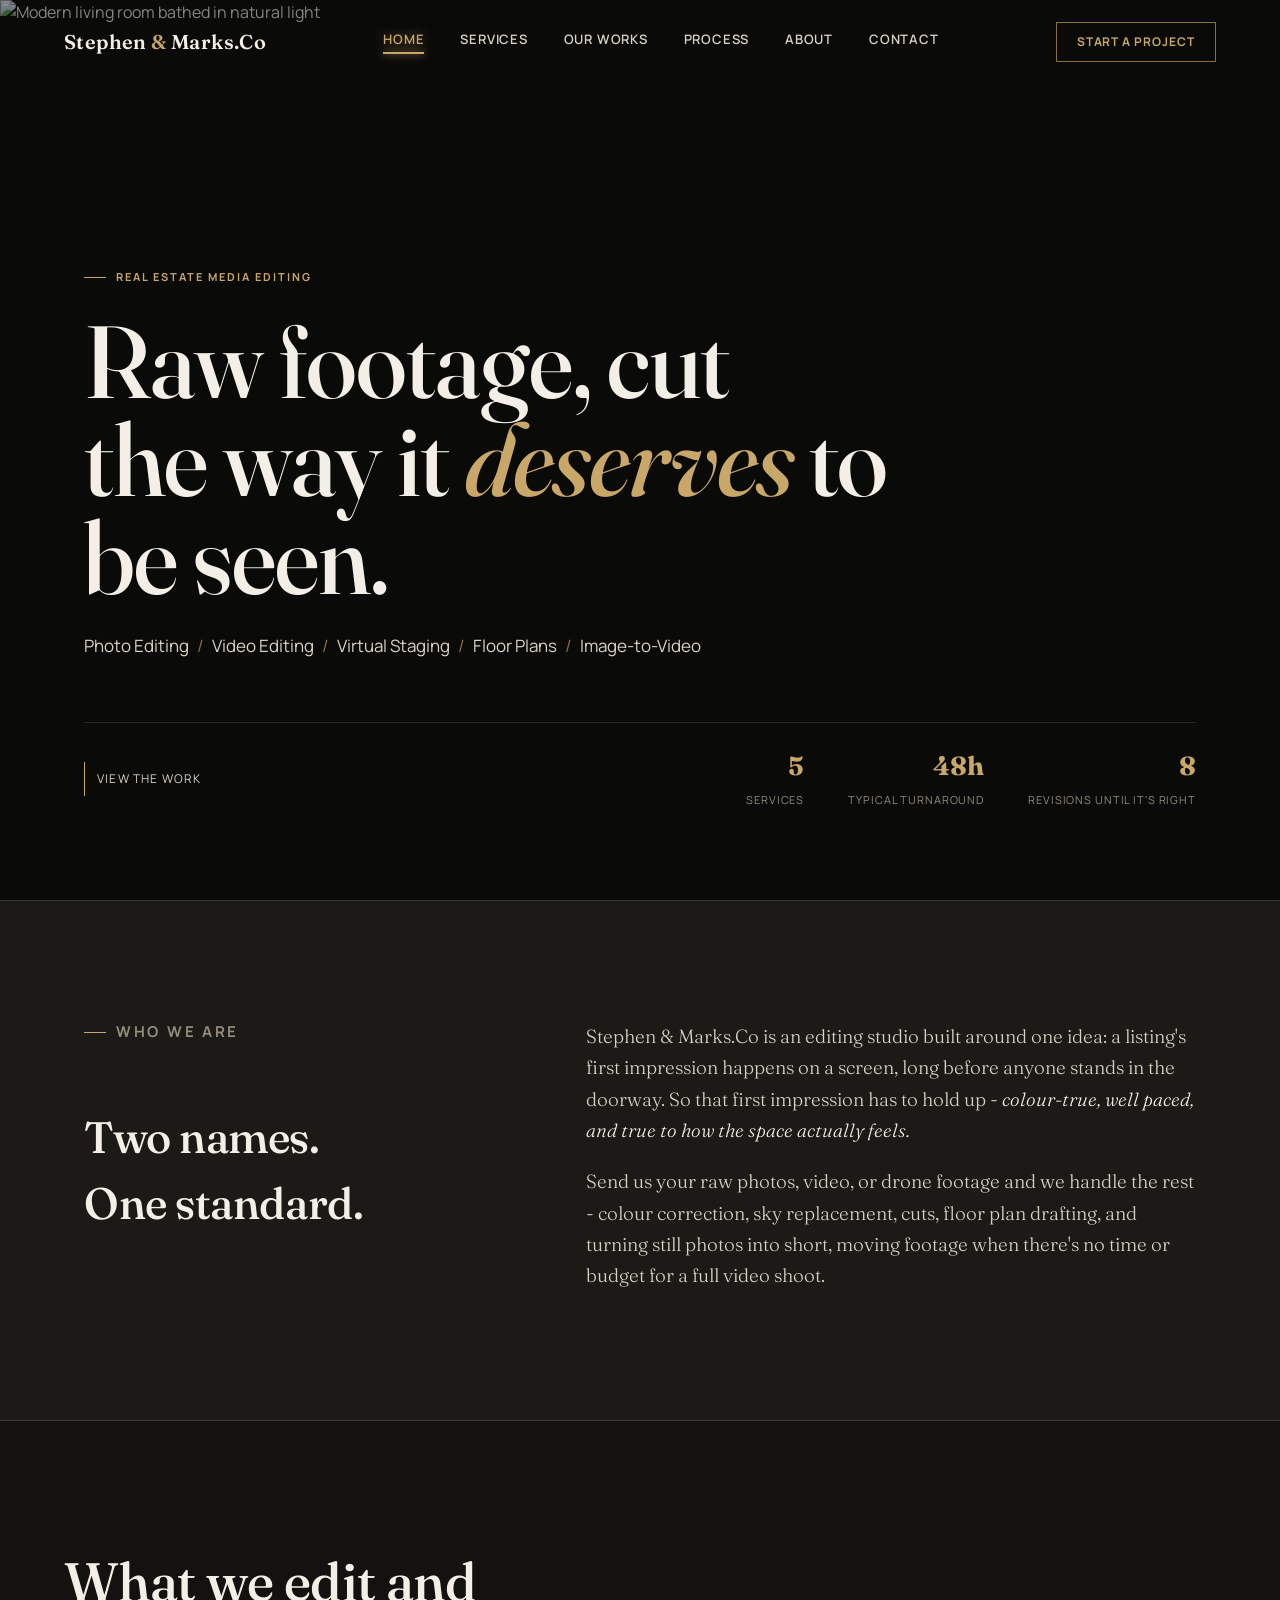
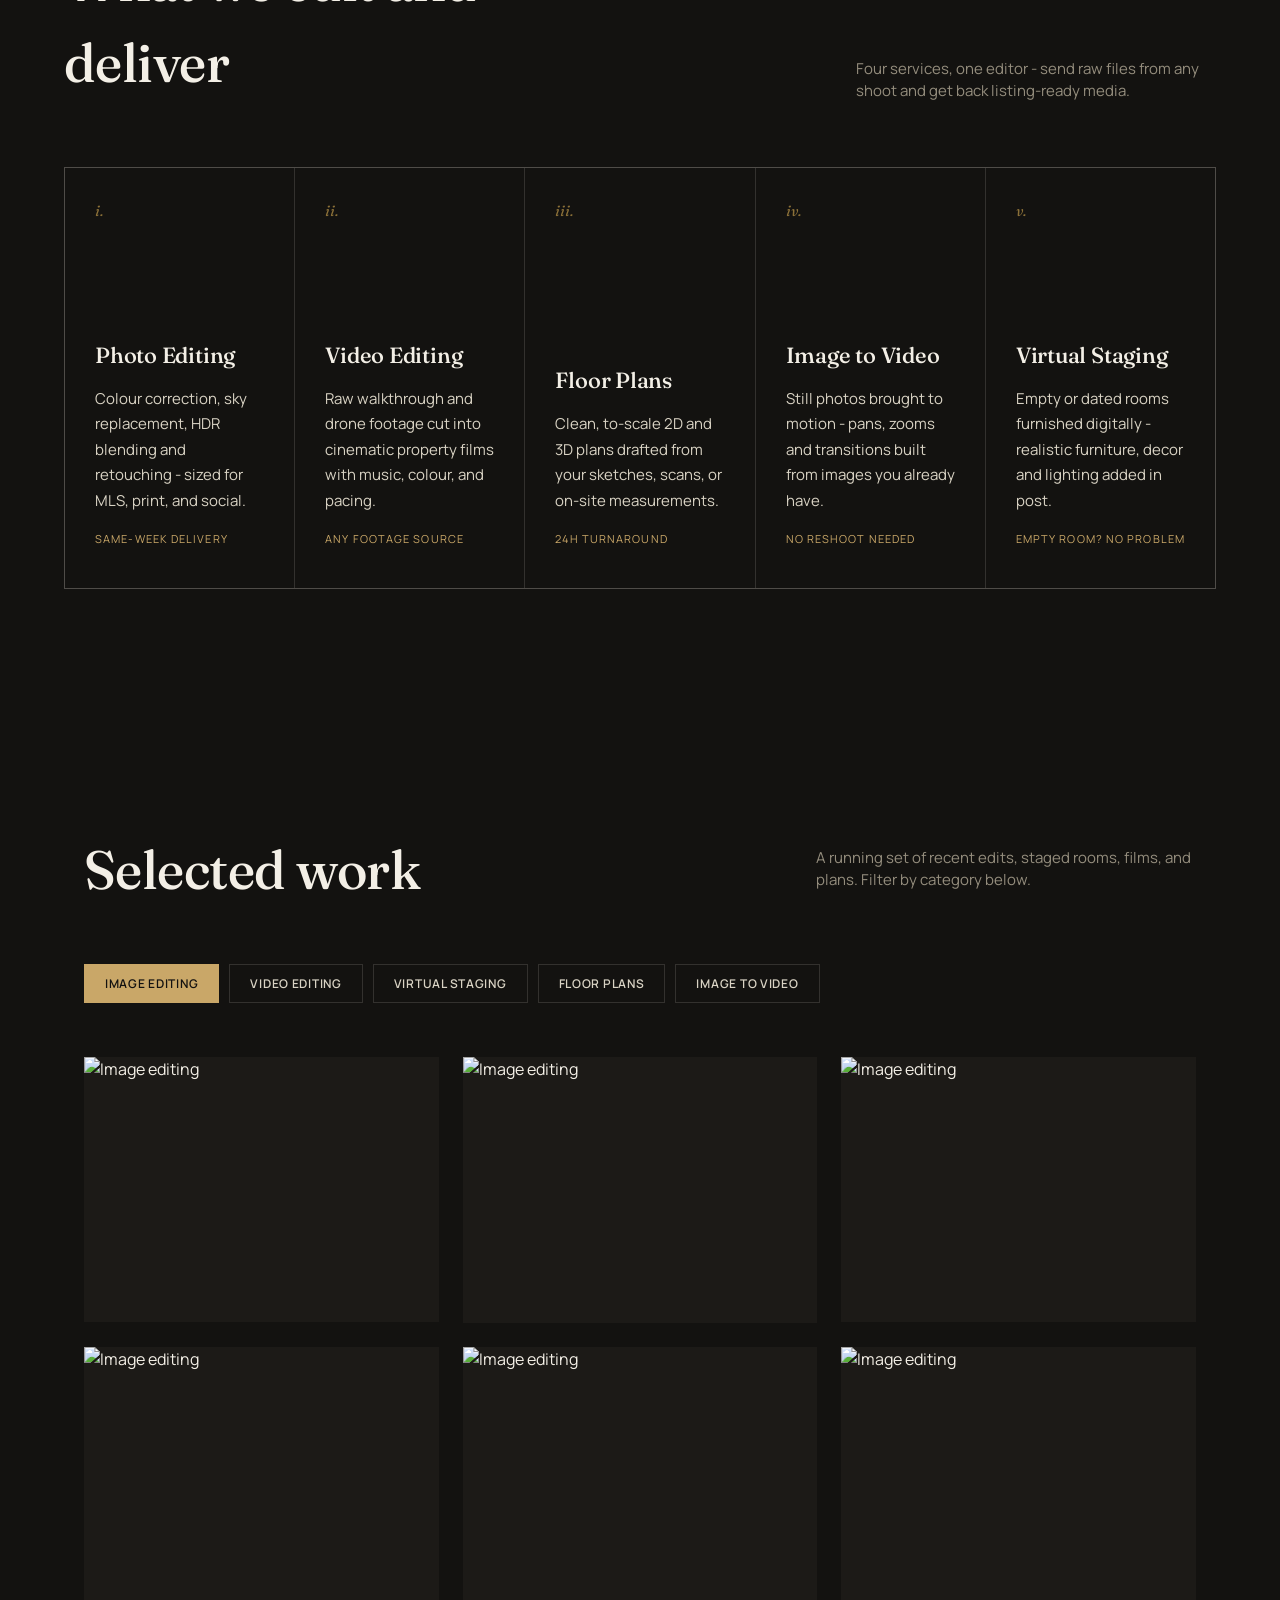
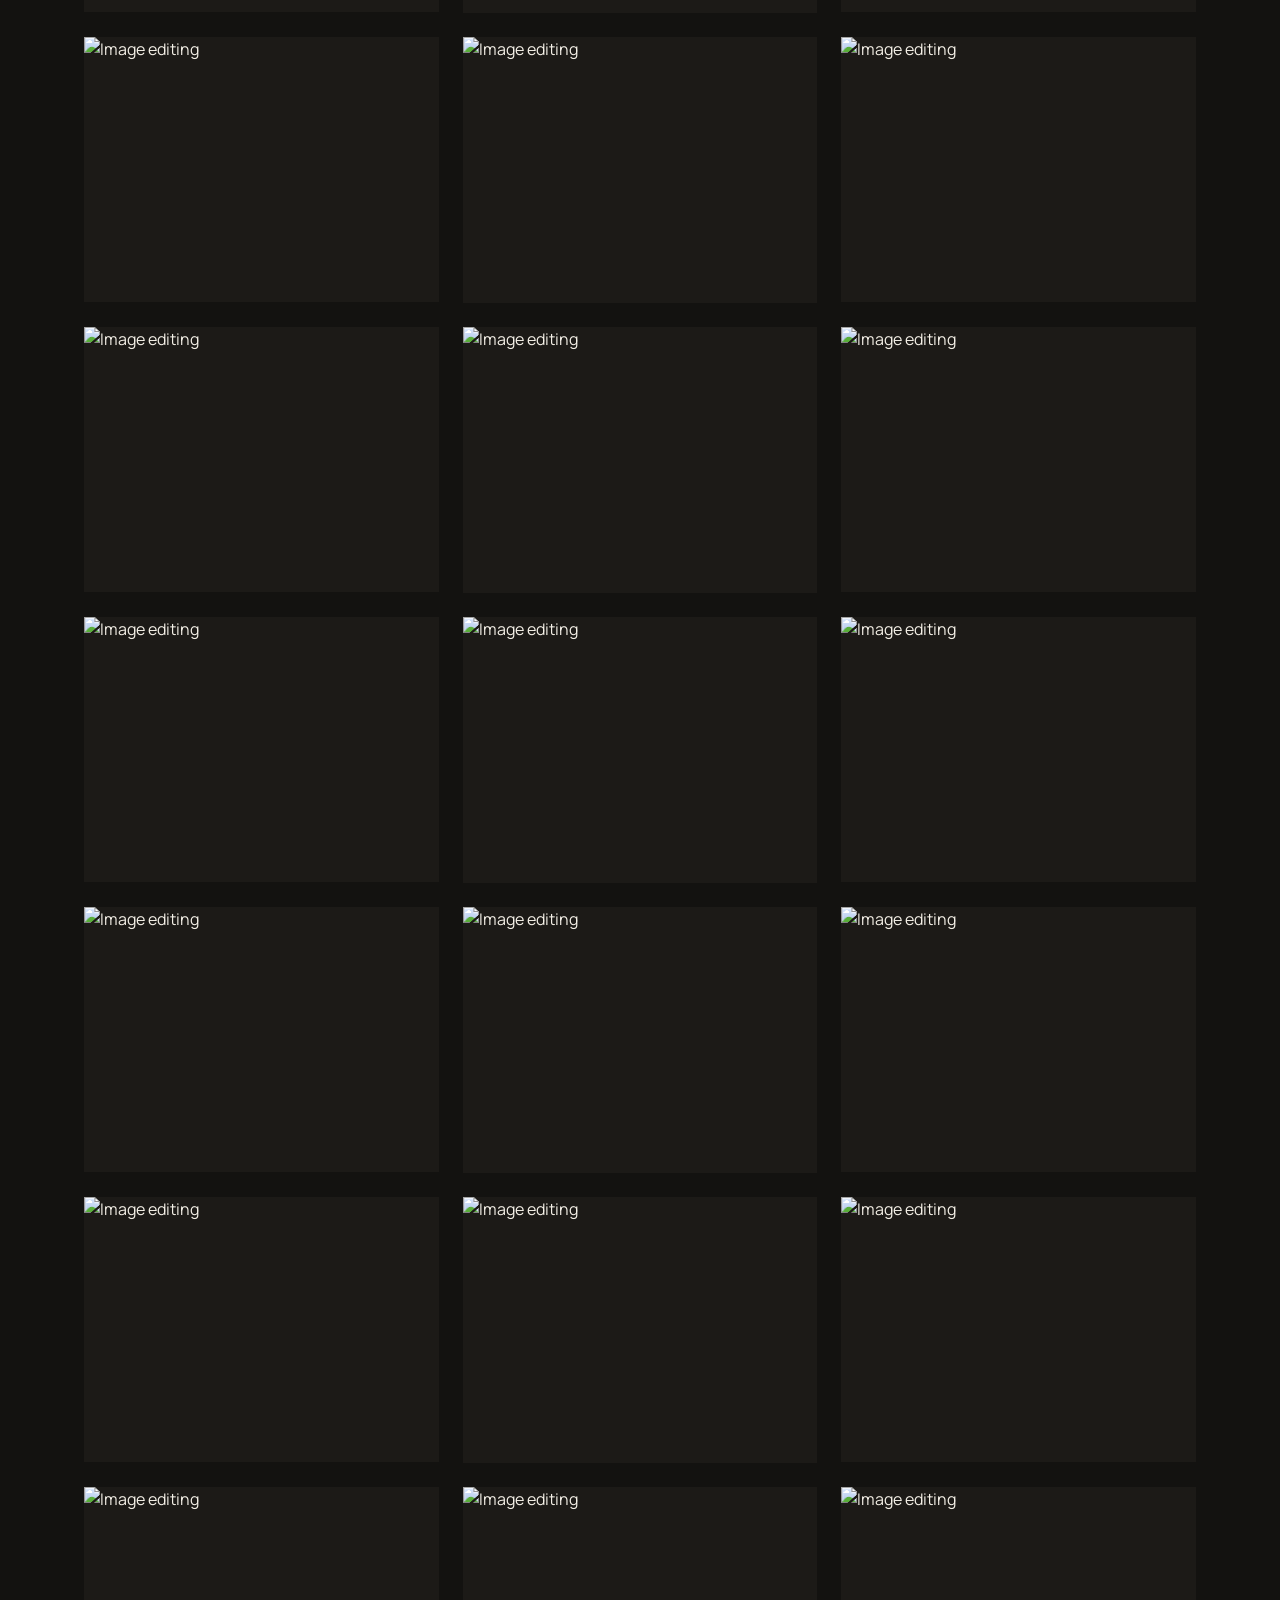
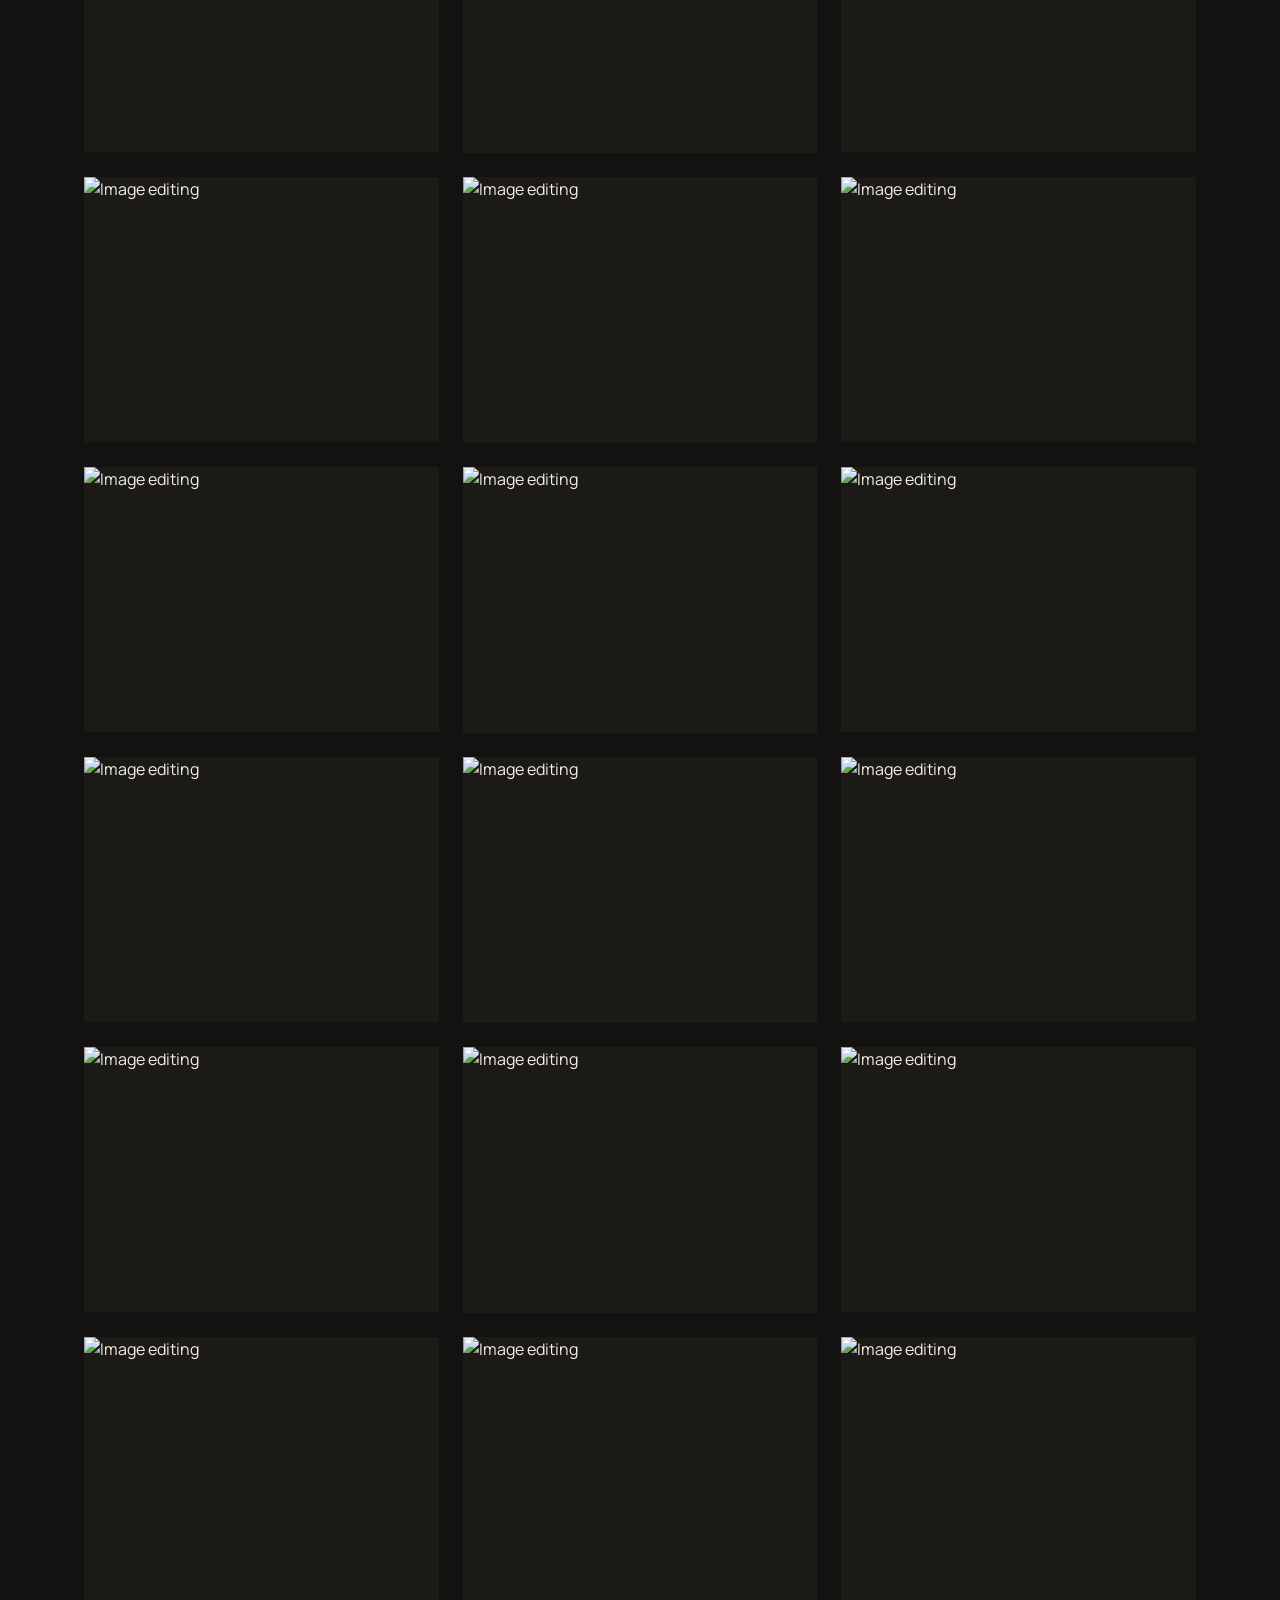
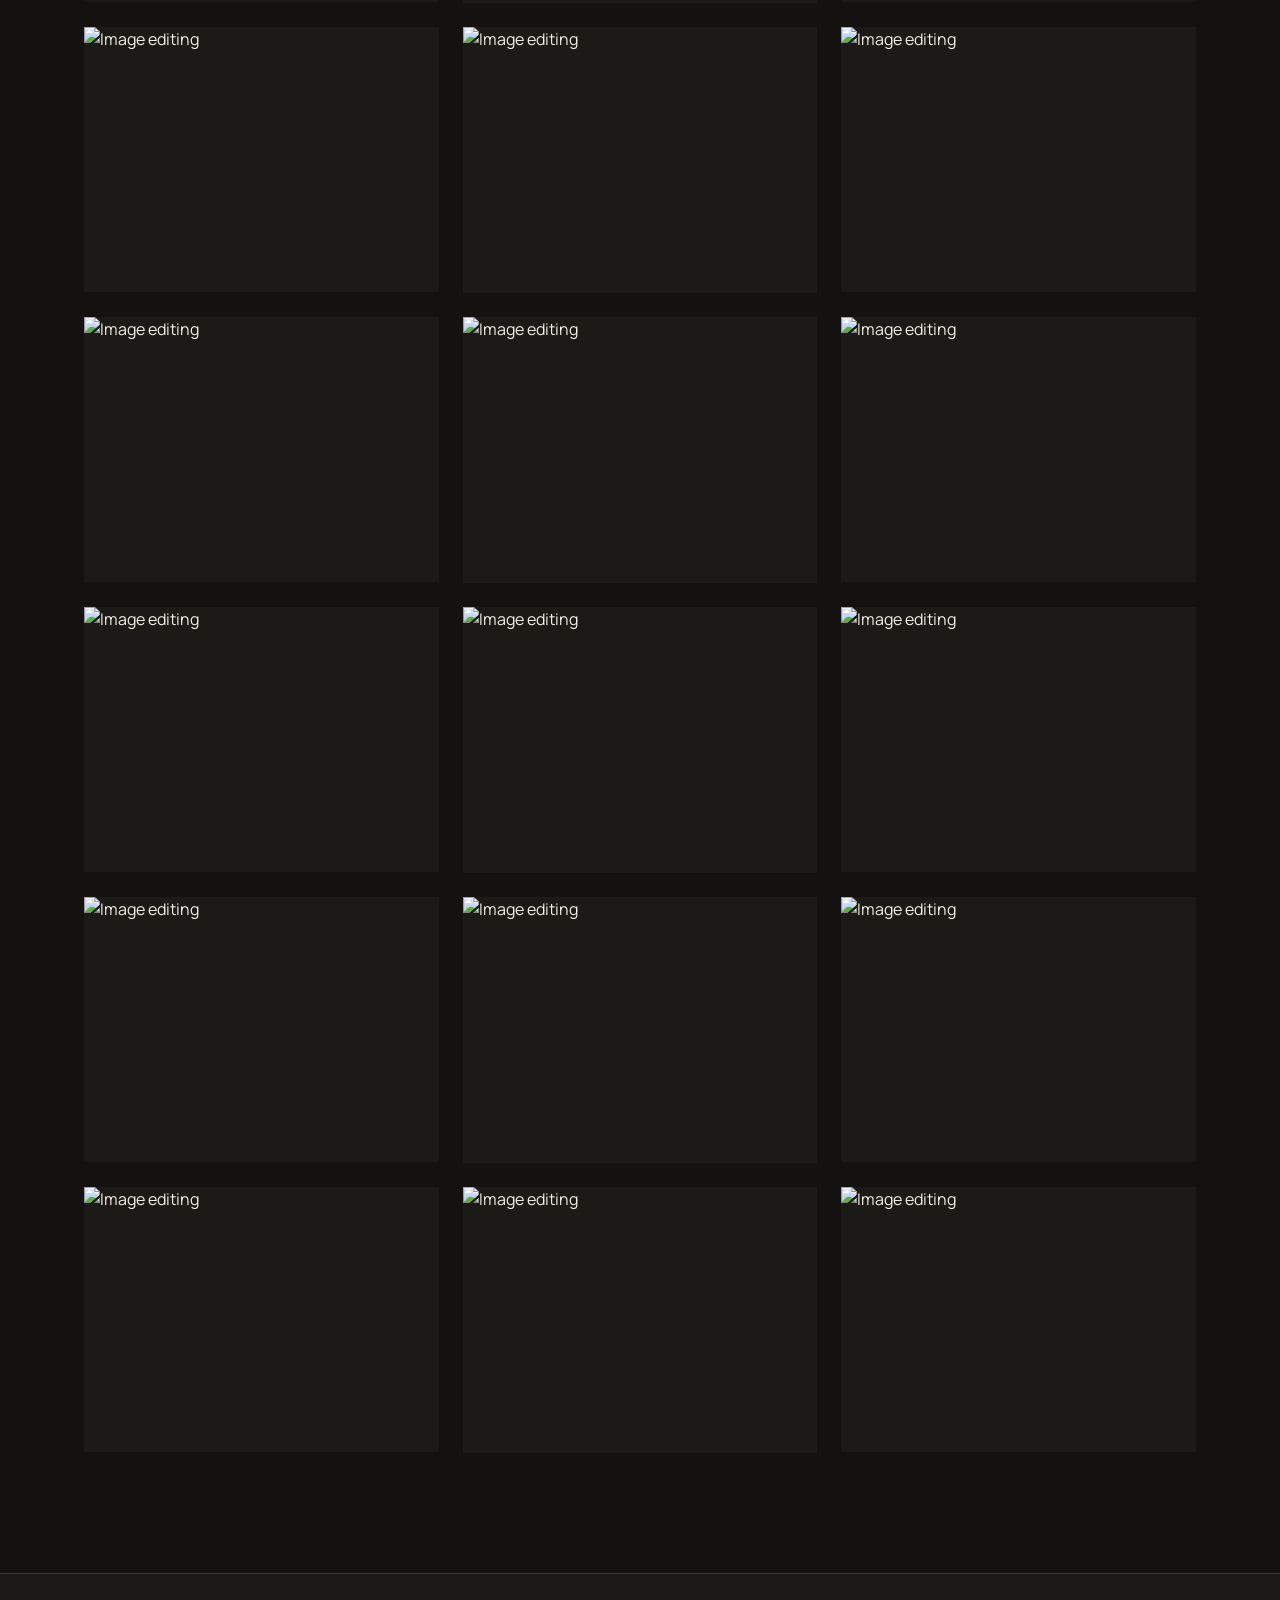
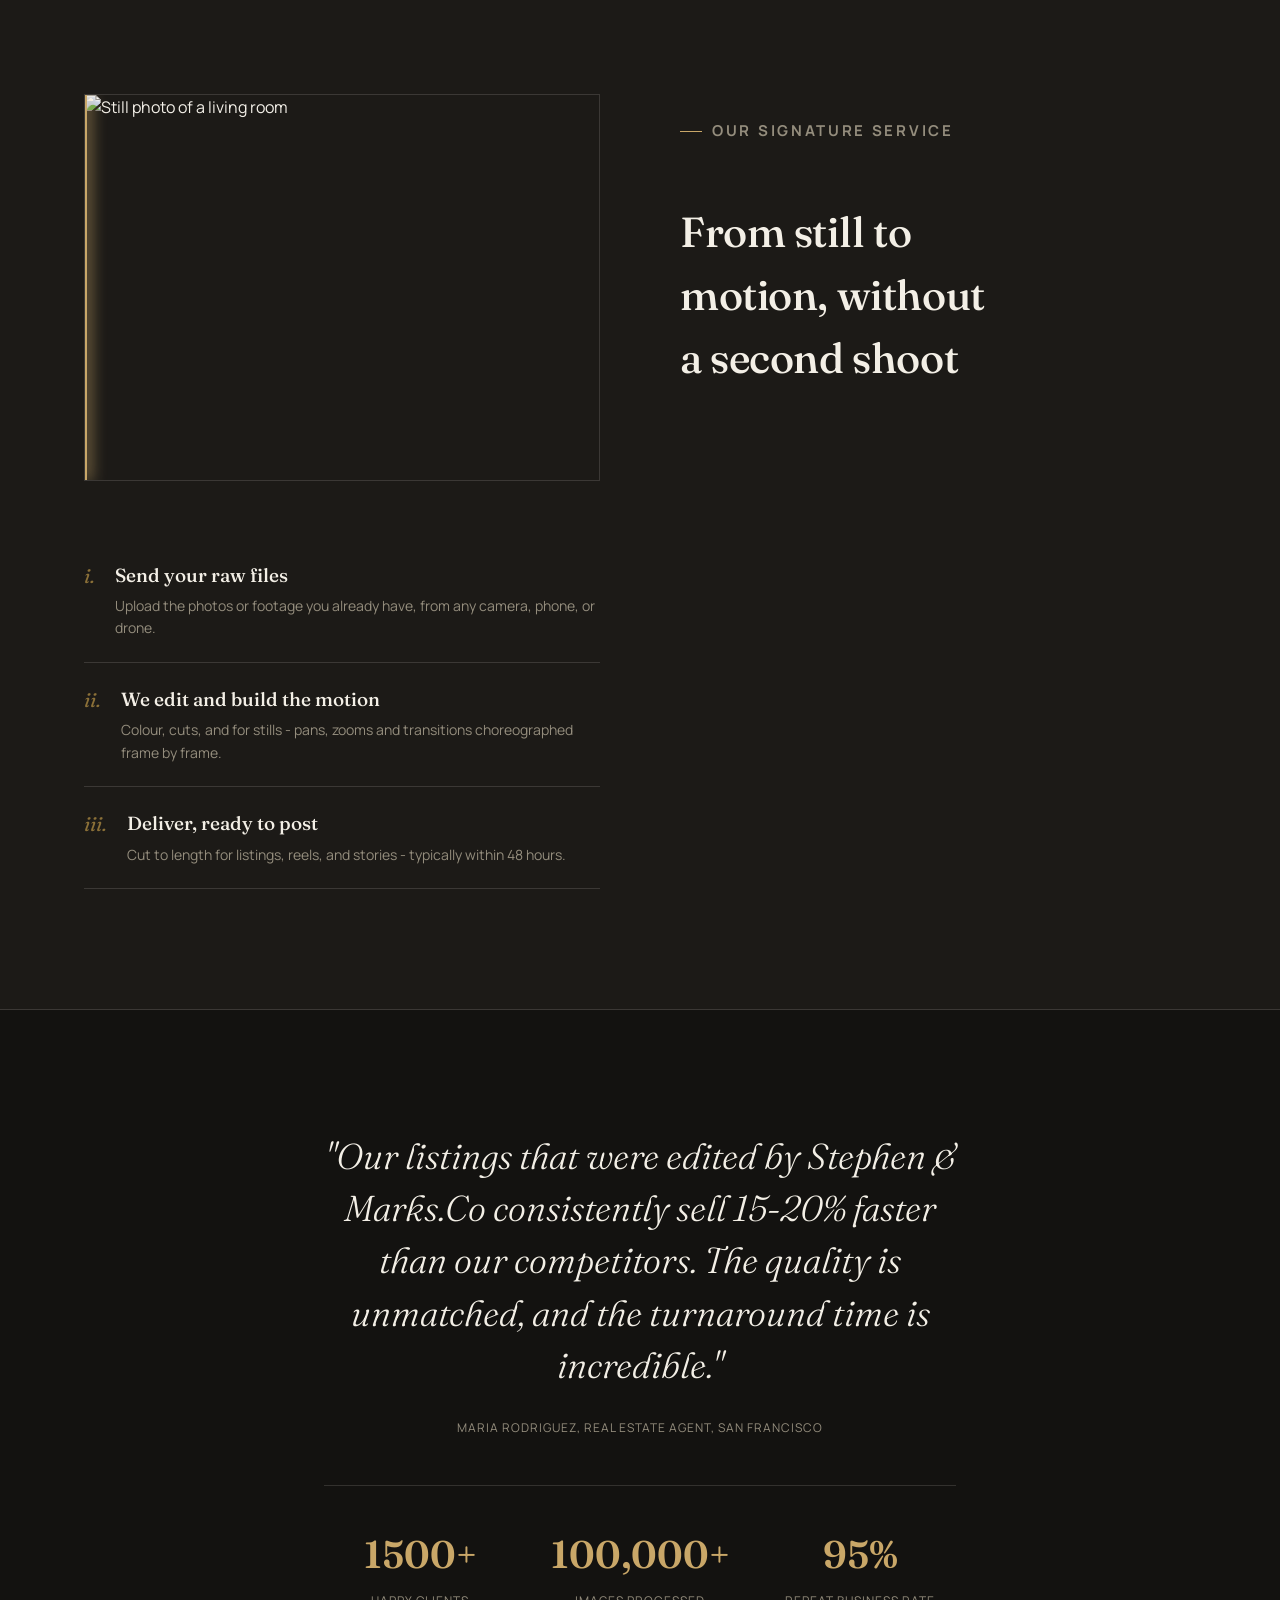
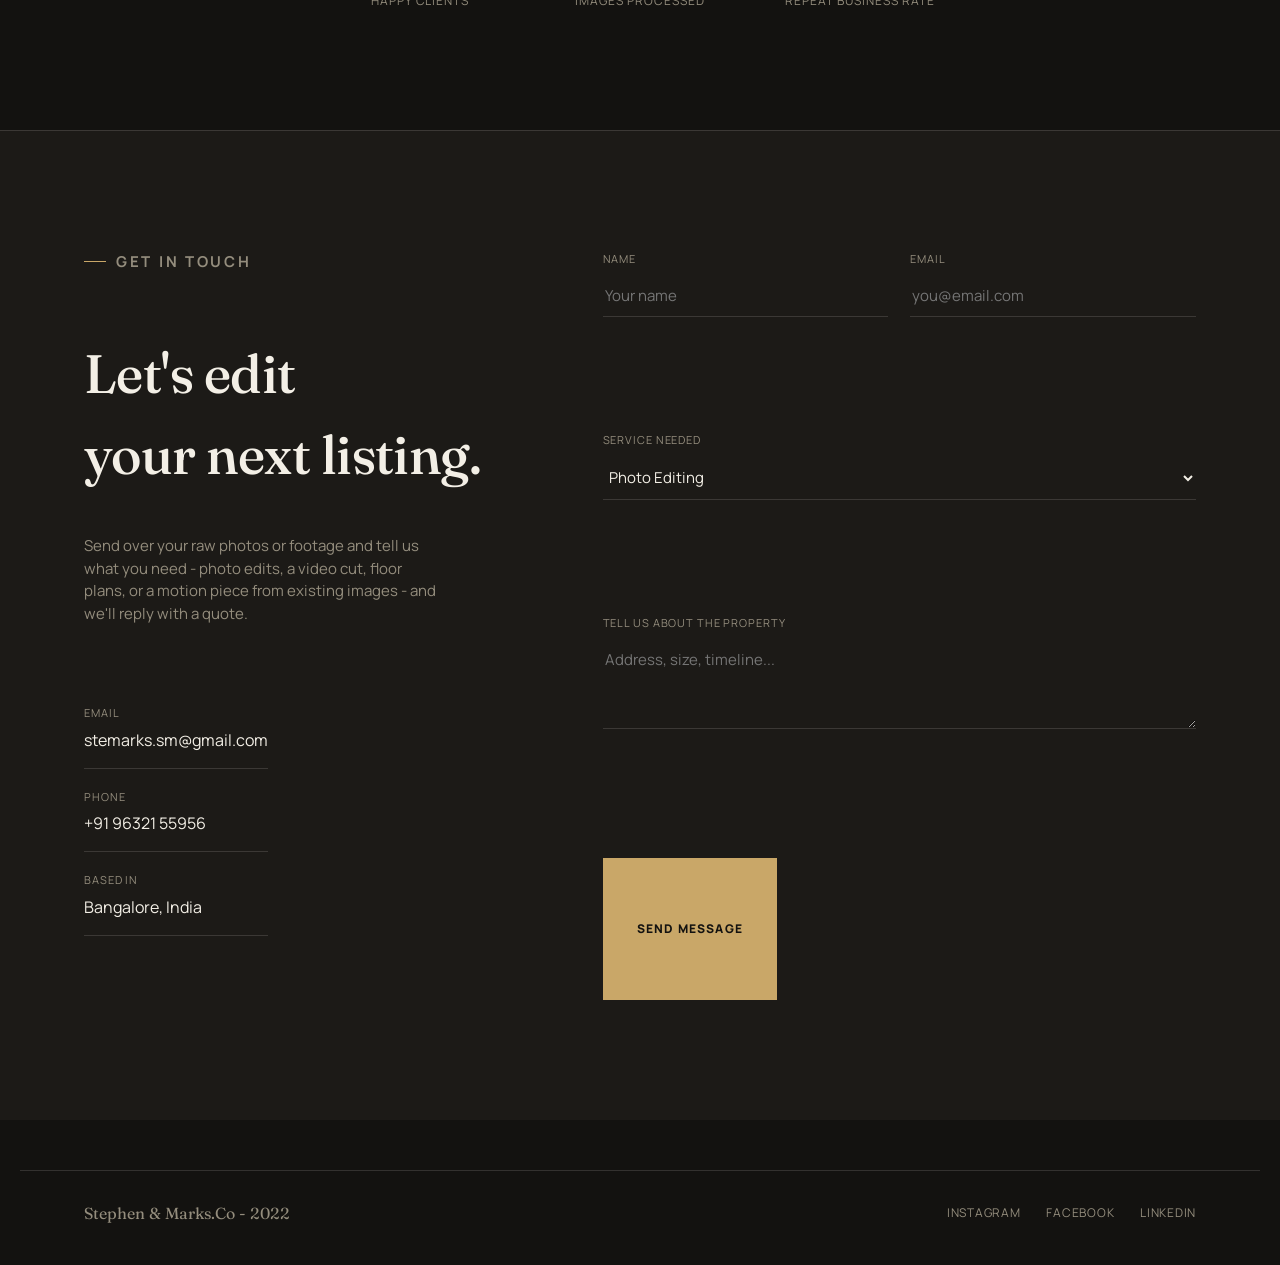
==== commit 6fcd4507: "Update index.html" ====
--- a/index.html
+++ b/index.html
@@ -6,7 +6,7 @@
 <meta content="width=device-width, initial-scale=1.0" name="viewport"/>
 <title>Stephen &amp; Marks.Co - Real Estate Photography, Film &amp; Floor Plans</title>
 <meta content="Stephen &amp; Marks.Co is a real estate media studio offering photography, videography, floor plans, and image-to-video services." name="description"/>
-<!-- Google Fonts: Fraunces (display) + Manrope (body/utility) -->
+<!-- Google Fonts: Fraunces (display) + Manrope (body/utility) -->     
 <link href="https://fonts.googleapis.com" rel="preconnect"/>
 <link crossorigin="" href="https://fonts.gstatic.com" rel="preconnect"/>
 <link href="https://fonts.googleapis.com/css2?family=Fraunces:ital,opsz,wght@0,9..144,300;0,9..144,500;0,9..144,600;1,9..144,500&amp;family=Manrope:wght@400;500;600;700;800&amp;display=swap" rel="stylesheet"/>
@@ -155,70 +155,6 @@
 </div>
 <div class="gallery" id="gallery">
 <!-- Photography -->
-<div class="gallery-item" data-cat="photography">
-<img alt="Image editing" src="https://i.ibb.co/qMkCn5Gk/Digital-1-photography-8116.jpg"/>
-<div class="g-overlay"><span class="g-title">Image Editing</span></div>
-</div>
-<div class="gallery-item" data-cat="photography">
-<img alt="Image editing" src="https://i.ibb.co/cSdS605R/Digital-1-photography-8289.jpg"/>
-<div class="g-overlay"><span class="g-title">Image Editing</span></div>
-</div>
-<div class="gallery-item" data-cat="photography">
-<img alt="Image editing" src="https://i.ibb.co/3YBXYpmw/Digital-1-Photography-1325.jpg"/>
-<div class="g-overlay"><span class="g-title">Image Editing</span></div>
-</div>
-<div class="gallery-item" data-cat="photography">
-<img alt="Image editing" src="https://i.ibb.co/VYP0Gwqx/Digital-1-Photography-1338.jpg"/>
-<div class="g-overlay"><span class="g-title">Image Editing</span></div>
-</div>
-<div class="gallery-item" data-cat="photography">
-<img alt="Image editing" src="https://i.ibb.co/tpKw6R87/Digital-1-Photography-1841.jpg"/>
-<div class="g-overlay"><span class="g-title">Image Editing</span></div>
-</div>
-<div class="gallery-item" data-cat="photography">
-<img alt="Image editing" src="https://i.ibb.co/vxB71G8L/Digital-1-Photography-5240.jpg"/>
-<div class="g-overlay"><span class="g-title">Image Editing</span></div>
-</div>
-<div class="gallery-item" data-cat="photography">
-<img alt="Image editing" src="https://i.ibb.co/wrP816wq/Digital-1-Photography-5261.jpg"/>
-<div class="g-overlay"><span class="g-title">Image Editing</span></div>
-</div>
-<div class="gallery-item" data-cat="photography">
-<img alt="Image editing" src="https://i.ibb.co/HDJbF3Qc/Digital-1-Photography-5766.jpg"/>
-<div class="g-overlay"><span class="g-title">Image Editing</span></div>
-</div>
-<div class="gallery-item" data-cat="photography">
-<img alt="Image editing" src="https://i.ibb.co/YFyLg4q4/Digital-1-Photography-6728.jpg"/>
-<div class="g-overlay"><span class="g-title">Image Editing</span></div>
-</div>
-<div class="gallery-item" data-cat="photography">
-<img alt="Image editing" src="https://i.ibb.co/7tPkRCDV/Digital-1-photography-6959.jpg"/>
-<div class="g-overlay"><span class="g-title">Image Editing</span></div>
-</div>
-<div class="gallery-item" data-cat="photography">
-<img alt="Image editing" src="https://i.ibb.co/20xnWkb2/Digital-1-Photography-6994.jpg"/>
-<div class="g-overlay"><span class="g-title">Image Editing</span></div>
-</div>
-<div class="gallery-item" data-cat="photography">
-<img alt="Image editing" src="https://i.ibb.co/7tQHrGsC/Digital-1-Photography-7043.jpg"/>
-<div class="g-overlay"><span class="g-title">Image Editing</span></div>
-</div>
-<div class="gallery-item" data-cat="photography">
-<img alt="Image editing" src="https://i.ibb.co/Gv0mWSzD/Digital-1-Photography-7621.jpg"/>
-<div class="g-overlay"><span class="g-title">Image Editing</span></div>
-</div>
-<div class="gallery-item" data-cat="photography">
-<img alt="Image editing" src="https://i.ibb.co/JjyFzRS0/Digital-1-Photography-7941.jpg"/>
-<div class="g-overlay"><span class="g-title">Image Editing</span></div>
-</div>
-<div class="gallery-item" data-cat="photography">
-<img alt="Image editing" src="https://i.ibb.co/rGSHt5S6/Digital-1-Photography-2874.jpg"/>
-<div class="g-overlay"><span class="g-title">Image Editing</span></div>
-</div>
-<div class="gallery-item" data-cat="photography">
-<img alt="Image editing" src="https://i.ibb.co/cKwK9gbG/Digital-1-Photography-9979.jpg"/>
-<div class="g-overlay"><span class="g-title">Image Editing</span></div>
-</div>
 <div class="gallery-item" data-cat="photography">
 <img alt="Image editing" src="https://res.cloudinary.com/u6ofilub/image/upload/v1784652244/120_vtbocs.jpg"/>
 <div class="g-overlay"><span class="g-title">Image Editing</span></div>
@@ -810,4 +746,5 @@
 </div>
 <script src="script.js?v=image-to-video-output-20260721"></script>
 </body>
+     
 </html>
